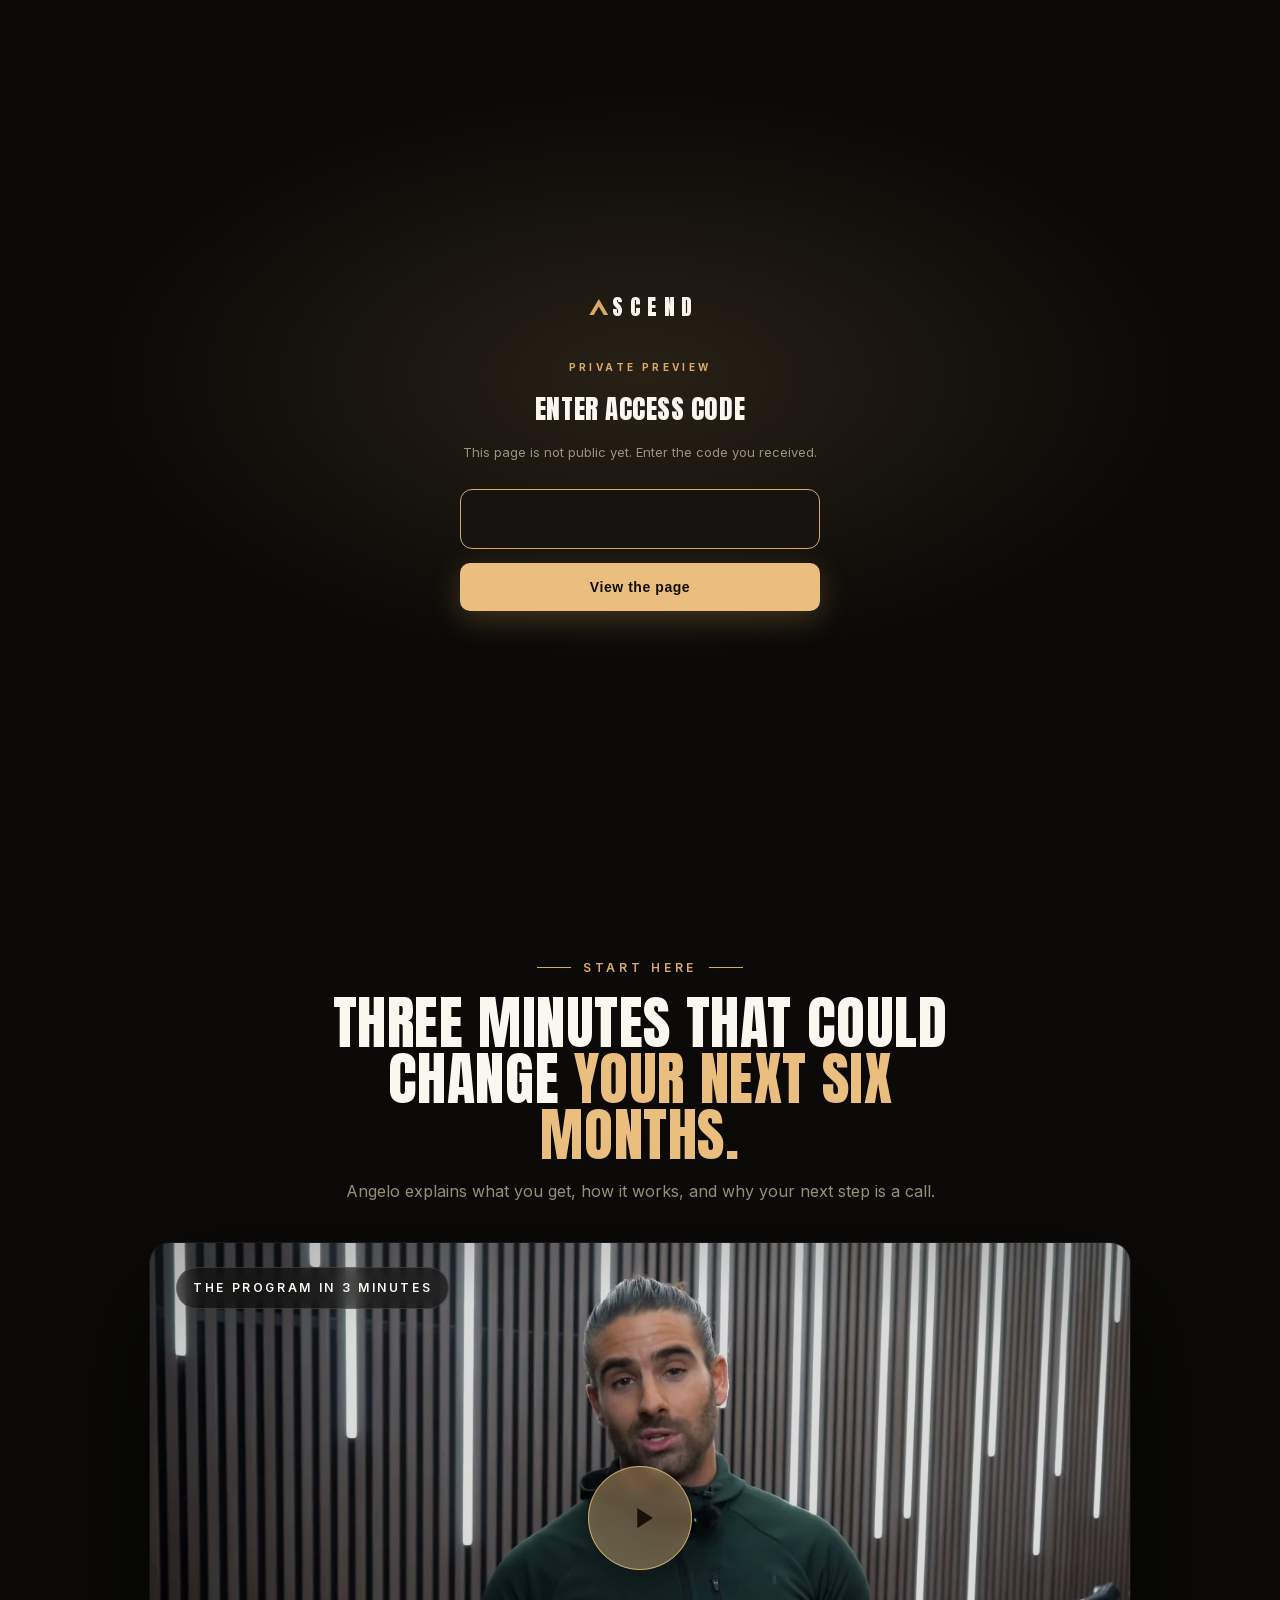
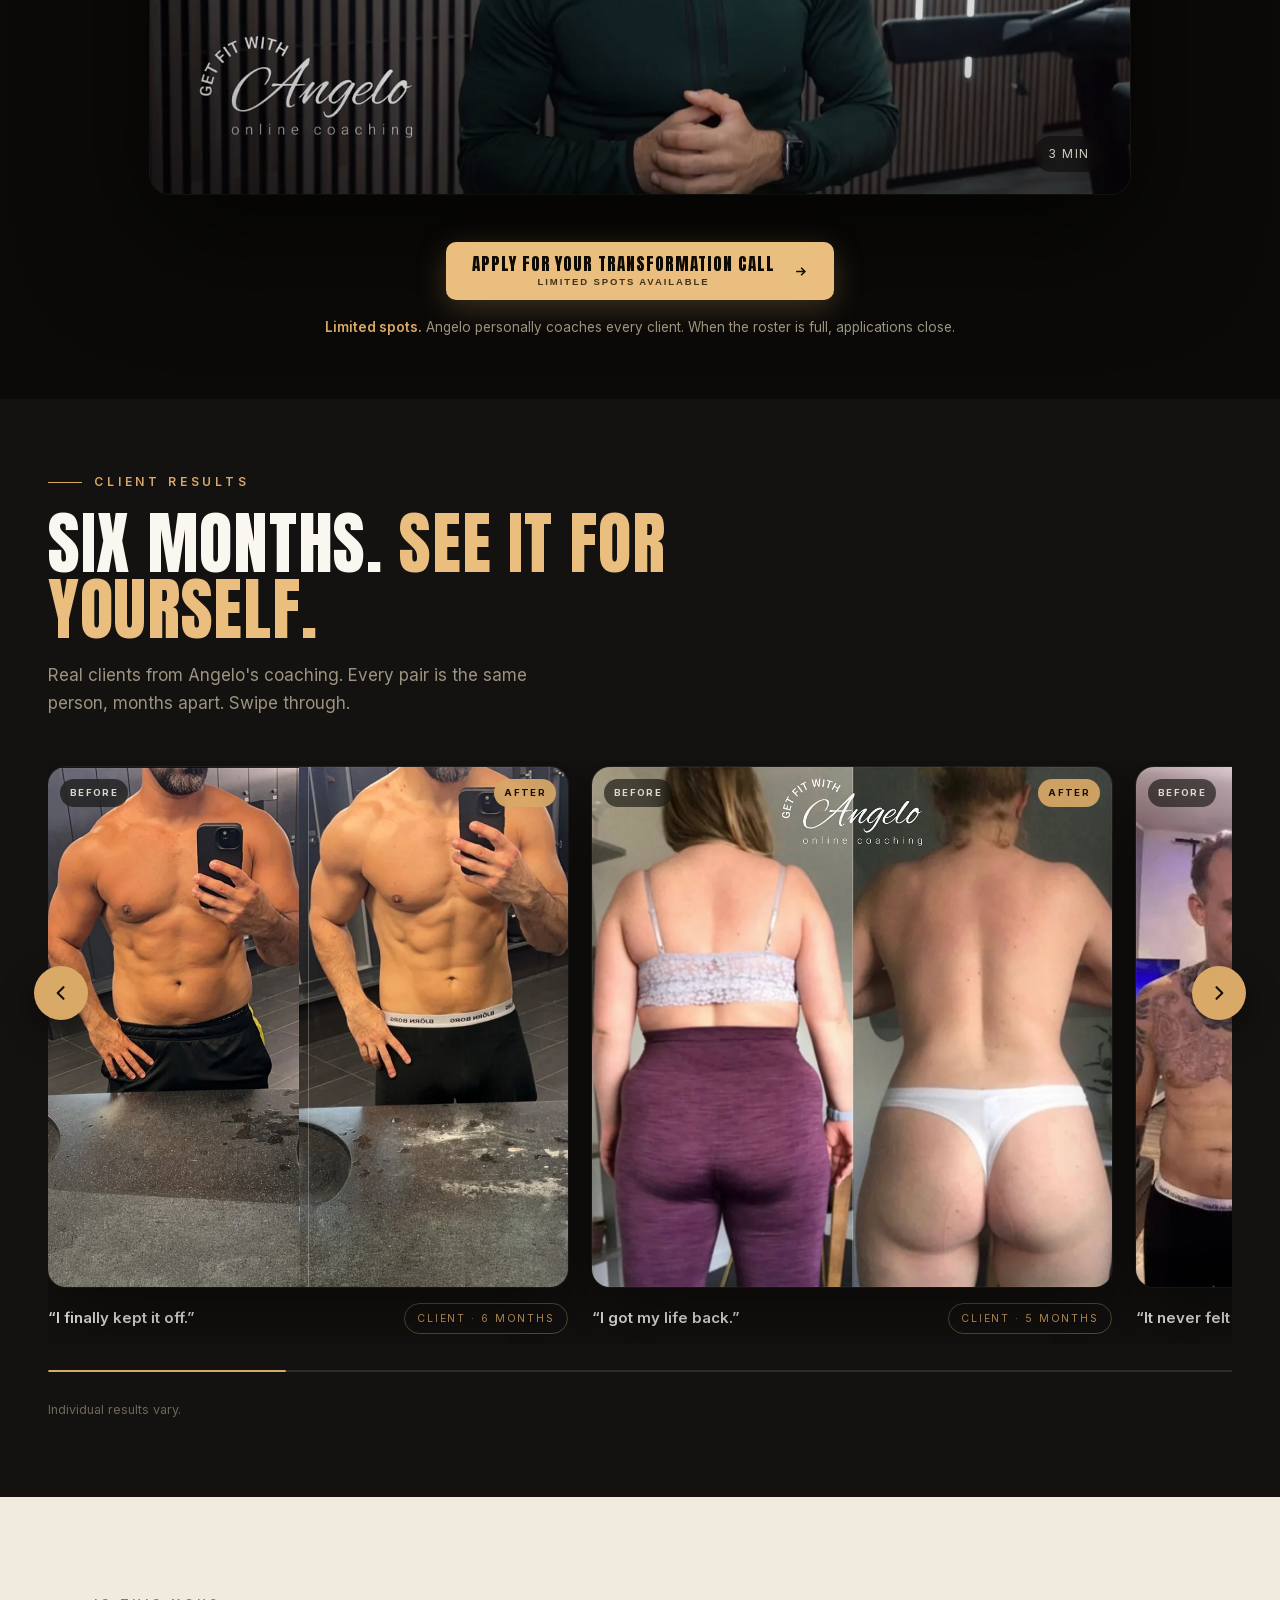
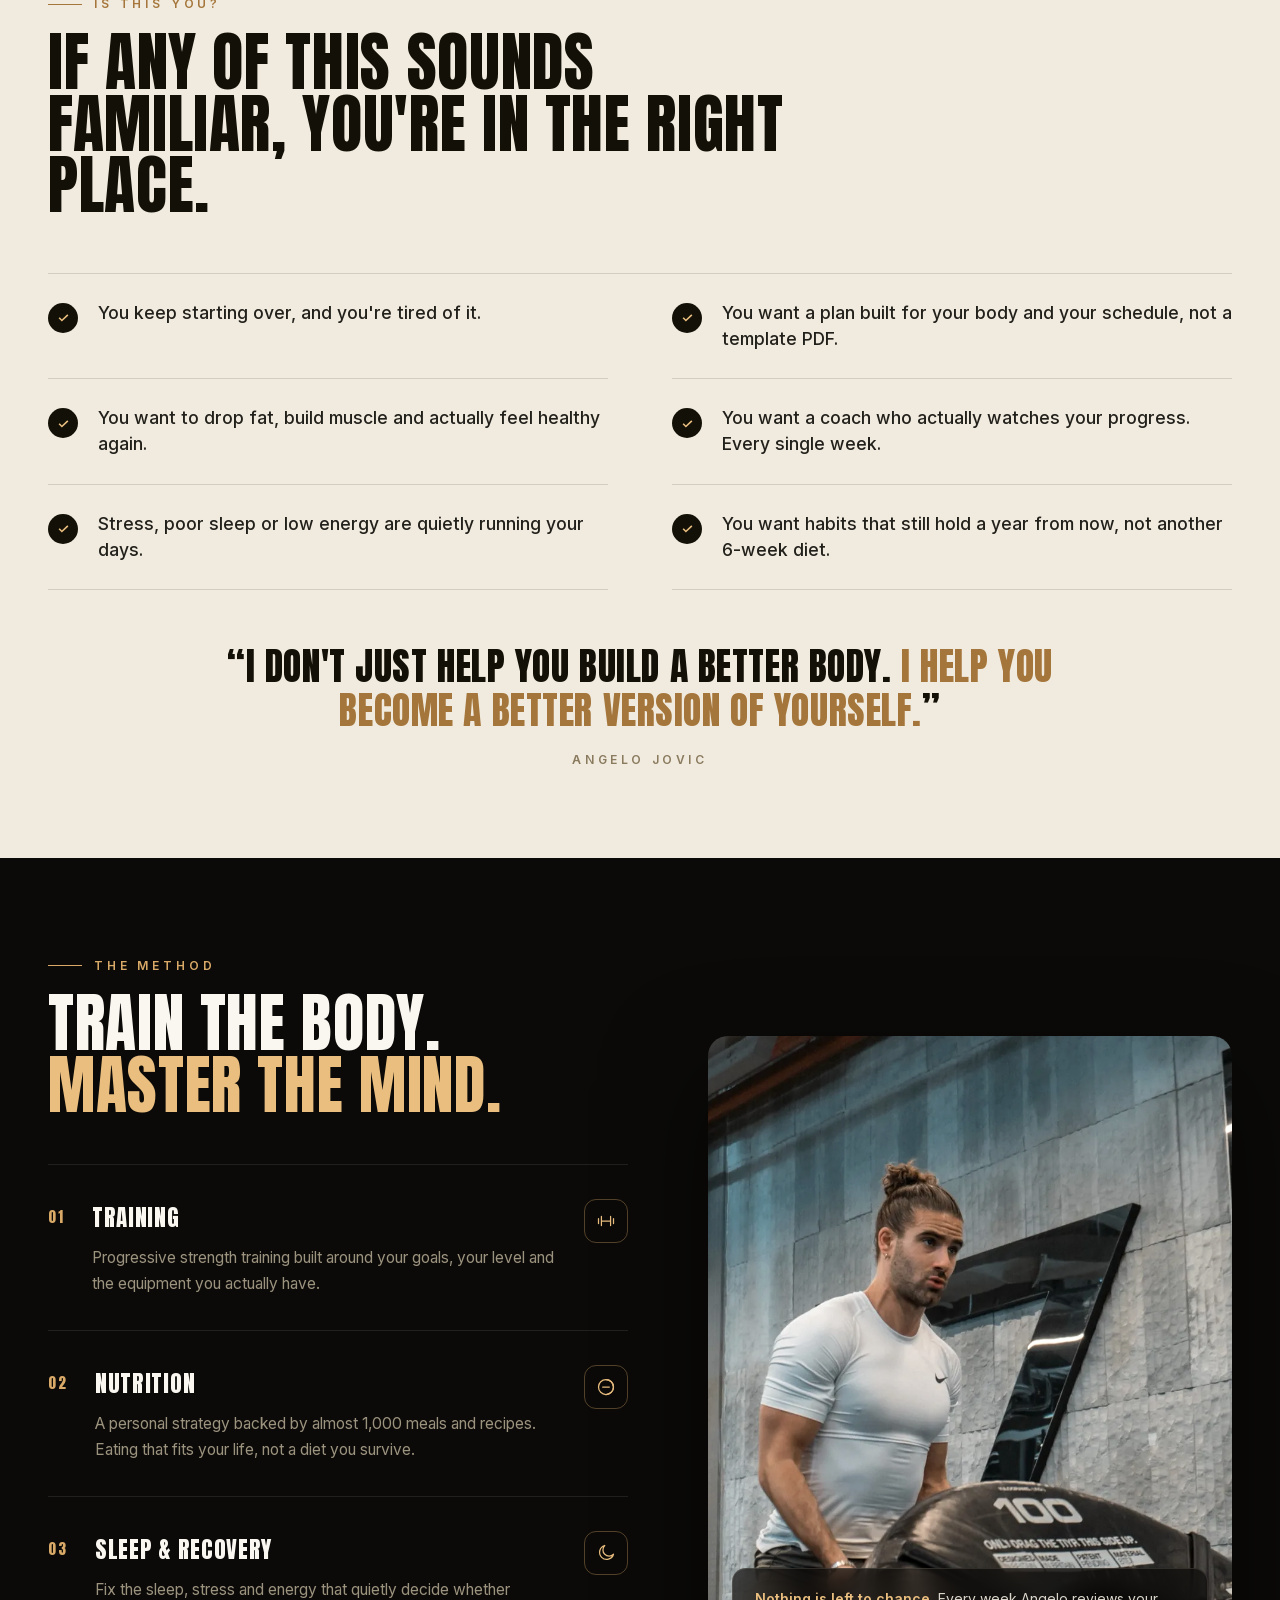
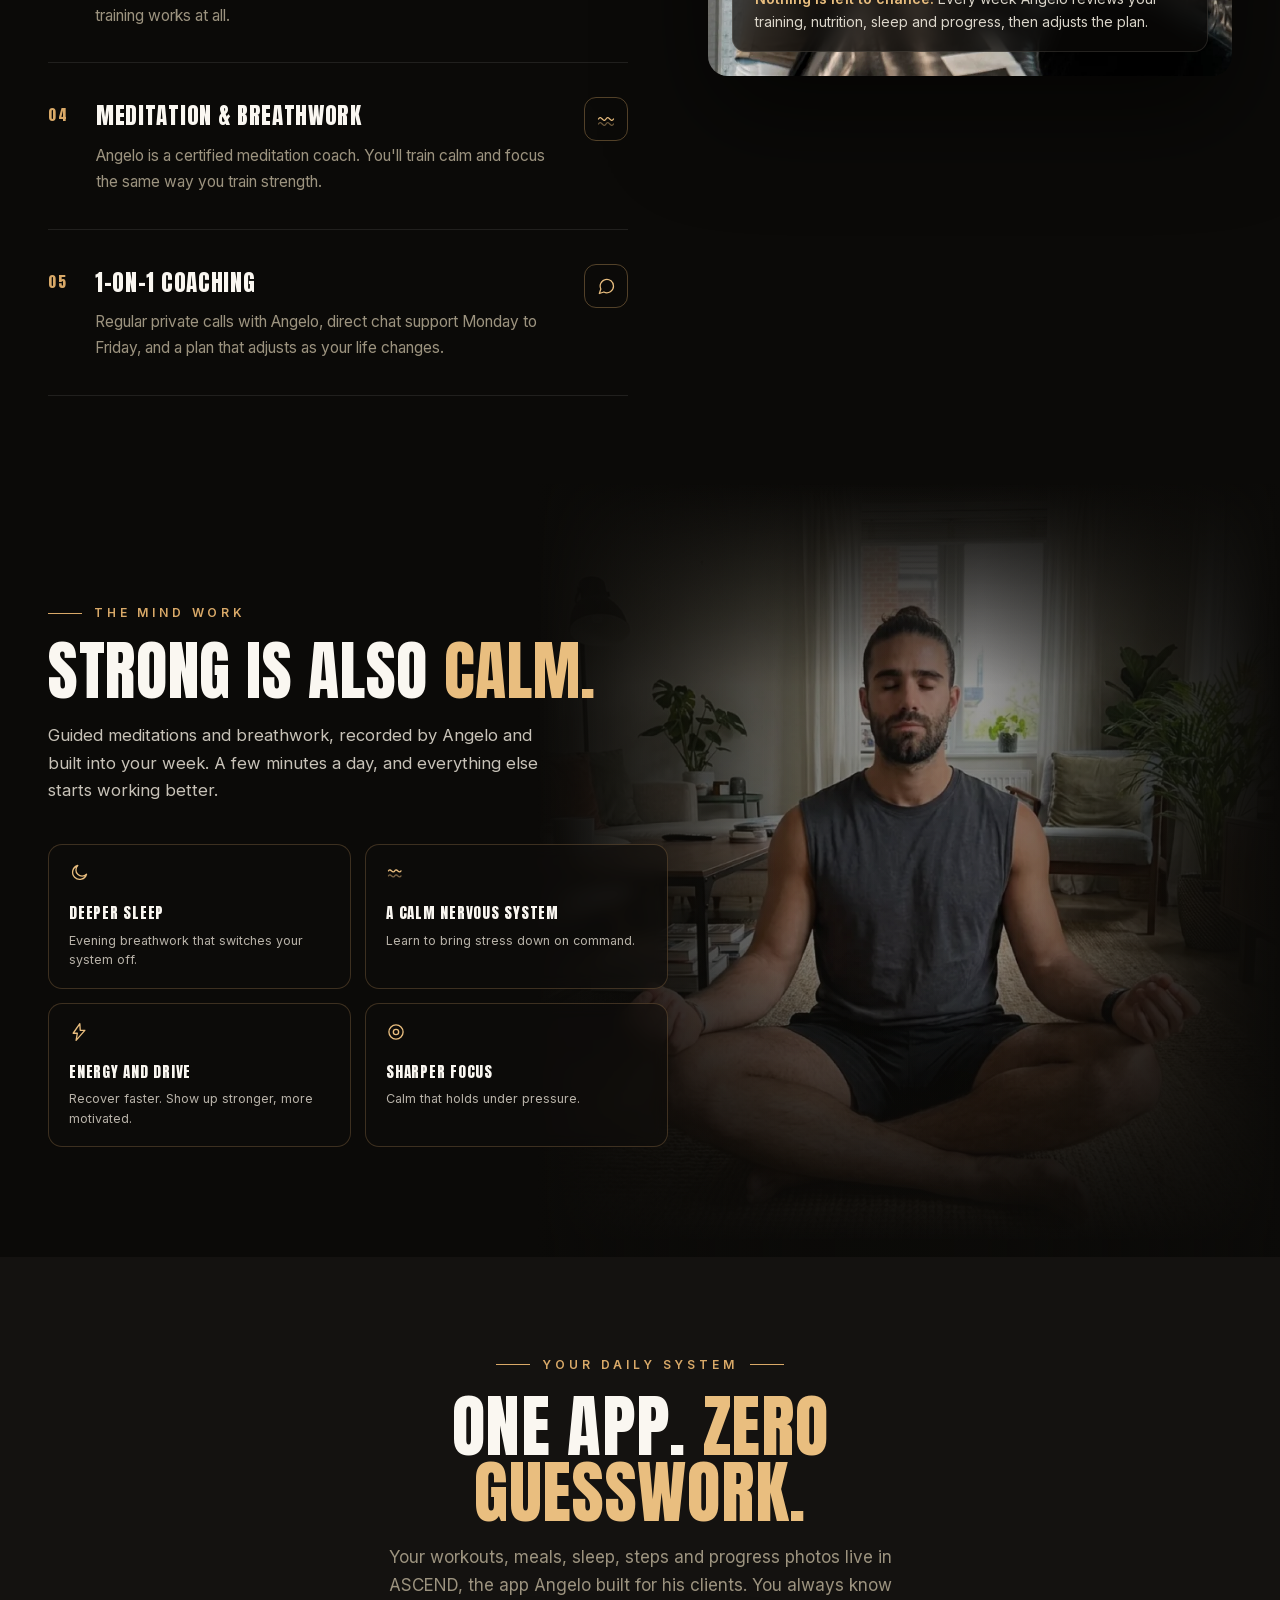
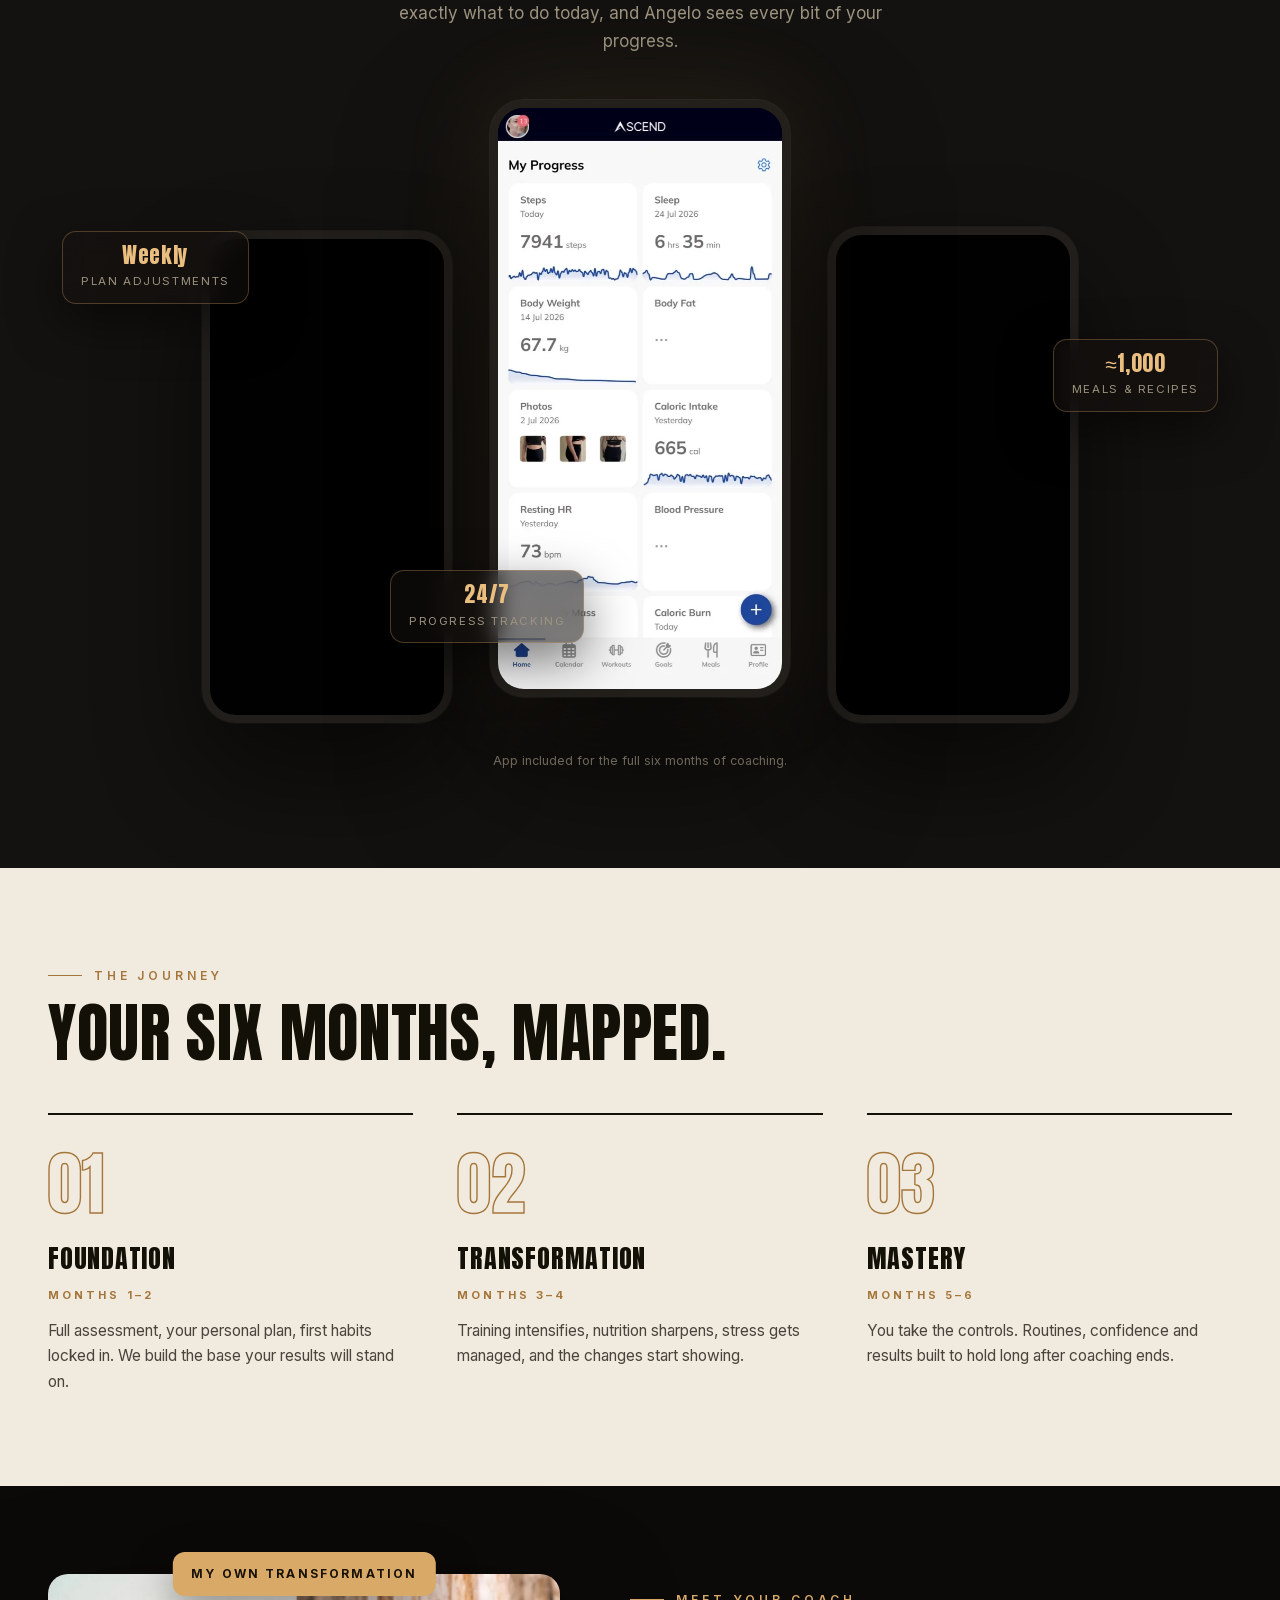
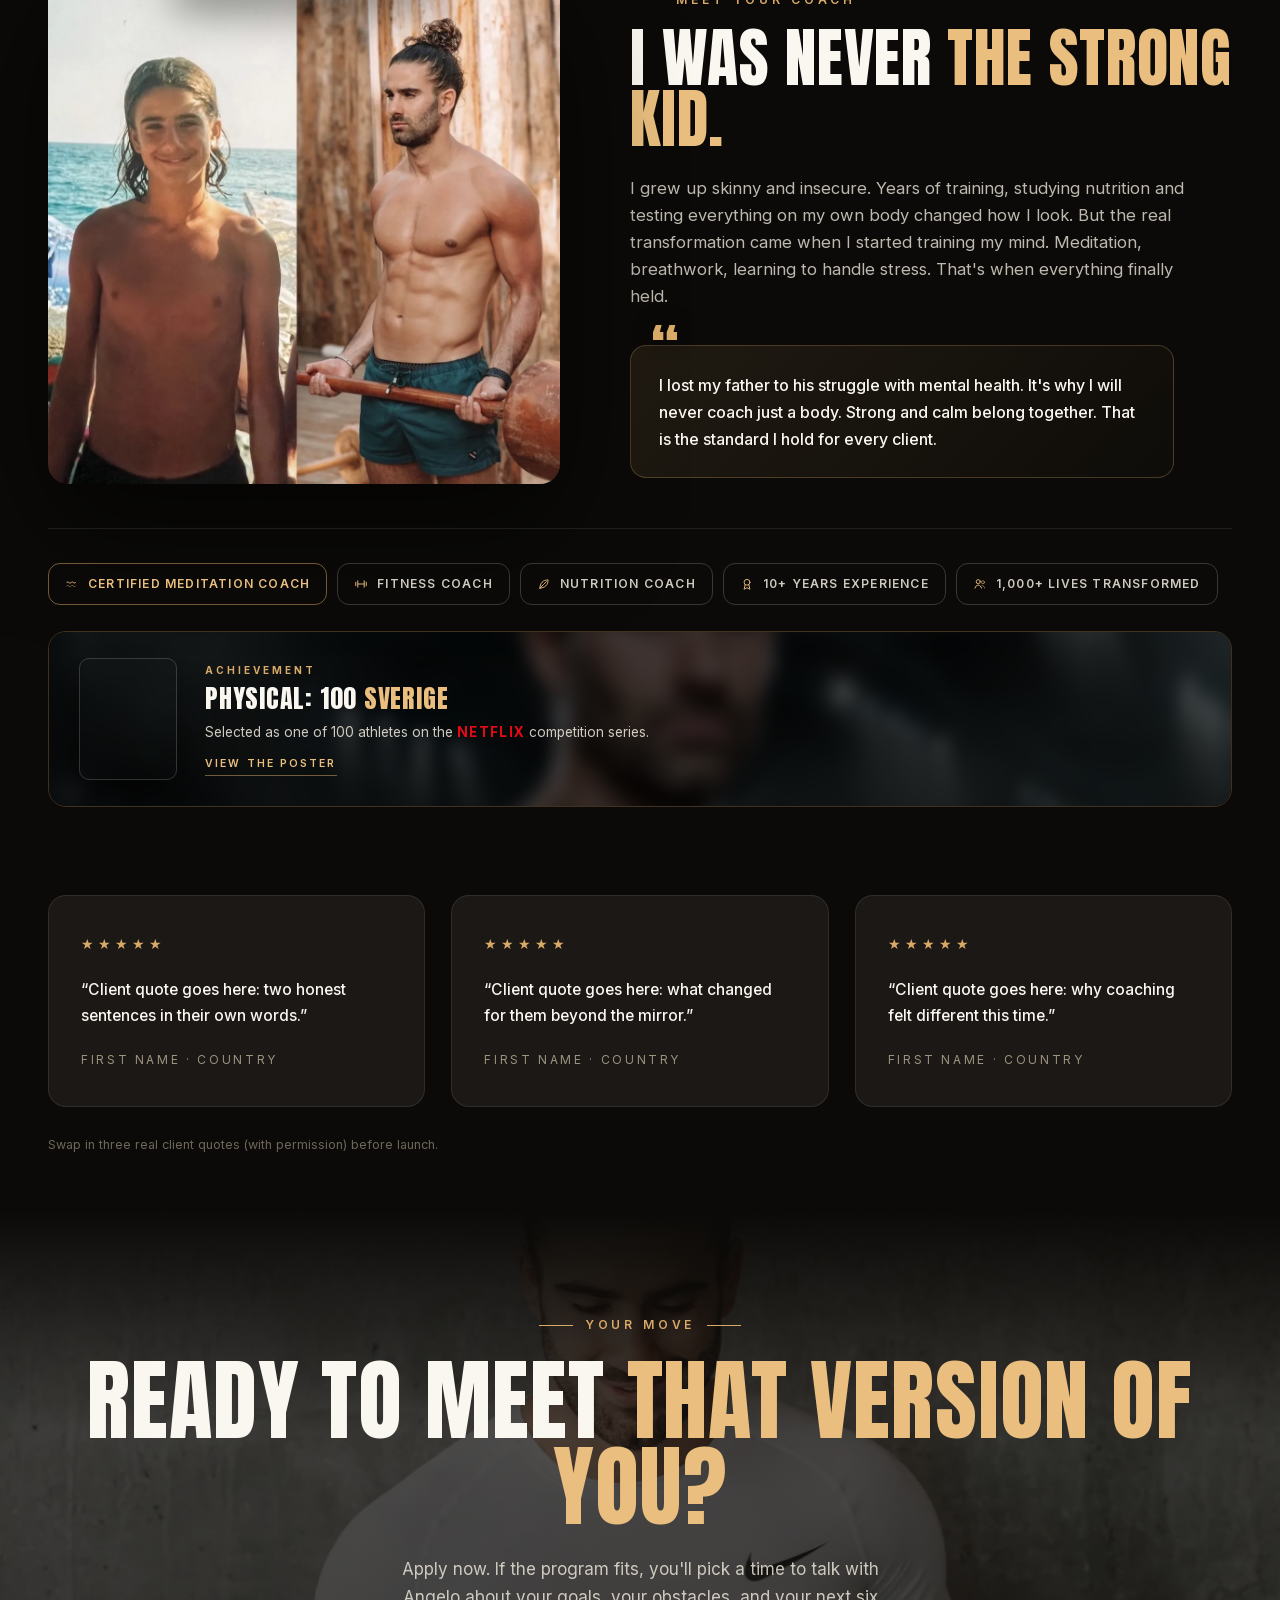
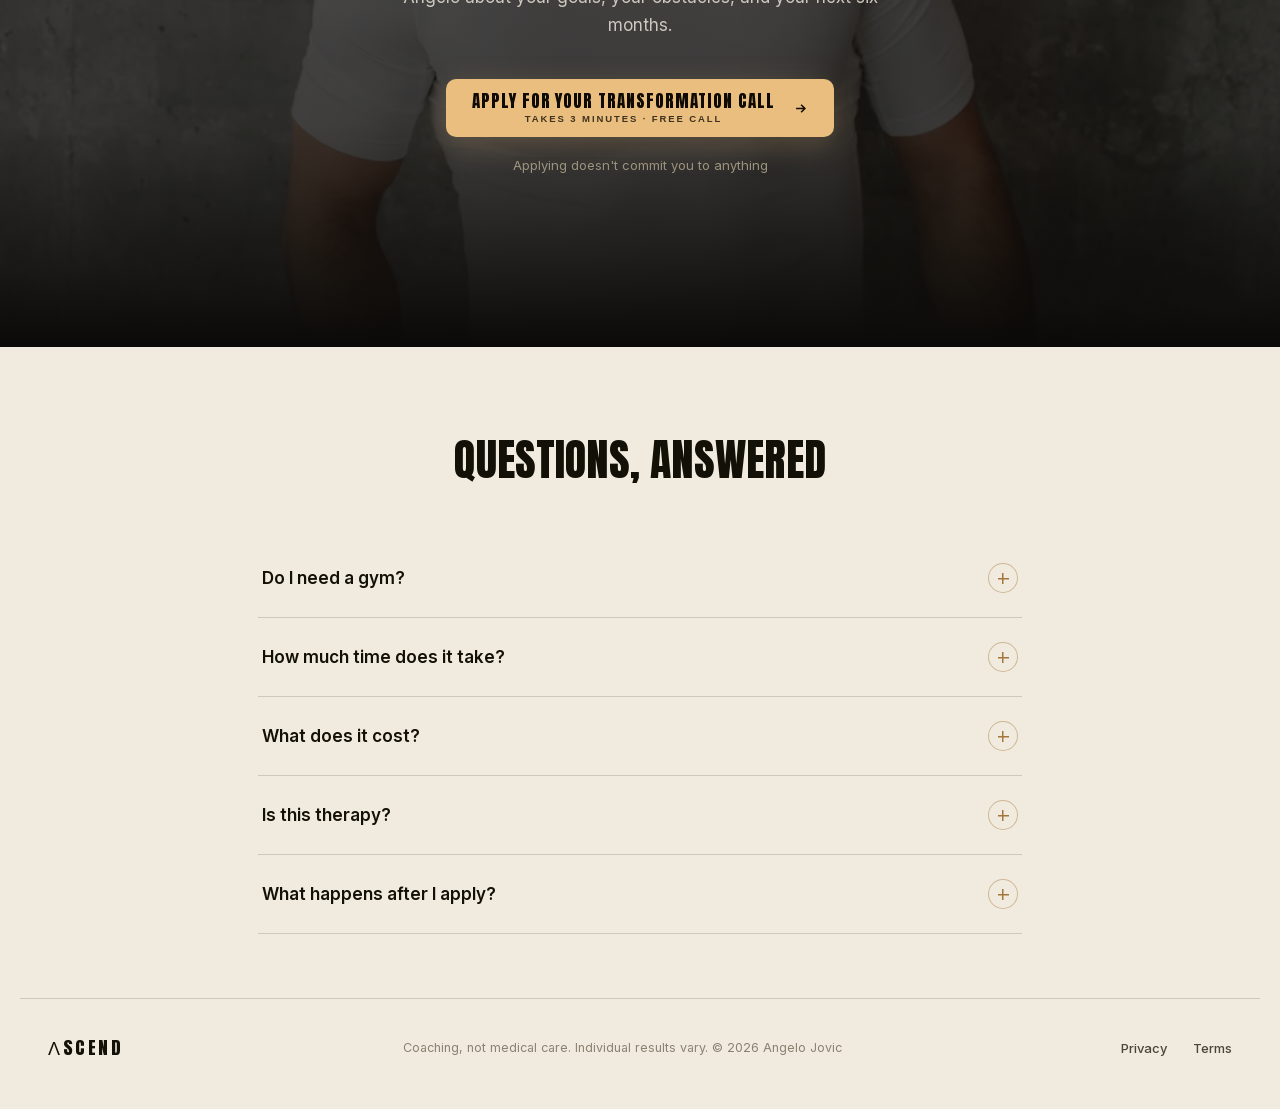
==== index.html @ 253d35a2 "non-blocking fonts - kills intermittent dark first paint" ====
<!DOCTYPE html>
<html lang="en">
<head>
<meta charset="UTF-8">
<meta name="viewport" content="width=device-width, initial-scale=1.0">
<title>Angelo Jovic · 6-Month Body & Mind Transformation</title>
<meta name="description" content="Private 1-on-1 coaching with Angelo Jovic. Training, nutrition, sleep and mind work in one six-month program. As seen on Physical: 100.">
<meta property="og:type" content="website">
<meta property="og:title" content="Angelo Jovic · 6-Month Body & Mind Transformation">
<meta property="og:description" content="Private 1-on-1 coaching with Angelo Jovic. Training, nutrition, sleep and mind work in one six-month program. As seen on Physical: 100.">
<meta property="og:image" content="https://saulense.github.io/getfitwithangelo-preview/og.jpg">
<meta name="twitter:card" content="summary_large_image">
<meta name="twitter:title" content="Angelo Jovic · 6-Month Body & Mind Transformation">
<meta name="twitter:description" content="Private 1-on-1 coaching with Angelo Jovic. Training, nutrition, sleep and mind work in one six-month program.">
<meta name="twitter:image" content="https://saulense.github.io/getfitwithangelo-preview/og.jpg">
<noscript><link href="https://fonts.googleapis.com/css2?family=Anton&family=Inter:wght@400;500;600;700&display=swap" rel="stylesheet"></noscript>
<style>
@font-face{font-family:'Anton';font-style:normal;font-weight:400;font-display:swap;src:url([data-uri]) format('woff2')}
@font-face{font-family:'Inter';font-style:normal;font-weight:400;font-display:swap;src:url([data-uri]) format('woff2')}
@font-face{font-family:'Inter';font-style:normal;font-weight:500;font-display:swap;src:url([data-uri]) format('woff2')}
@font-face{font-family:'Inter';font-style:normal;font-weight:600;font-display:swap;src:url([data-uri]) format('woff2')}
@font-face{font-family:'Inter';font-style:normal;font-weight:700;font-display:swap;src:url([data-uri]) format('woff2')}

  /* Every asset img carries width/height attributes (stops layout shift).
     Any CSS that sets width without height would otherwise keep the fixed
     attribute height and STRETCH the picture - this restores natural ratio.
     Rules that really want a fixed height (.rcard.shot img, .vposter) have
     higher specificity and still win. */
  img[height]{height:auto}
  :root{
    --black:#0B0A08;
    --coal:#141210;
    --coal2:#1B1815;
    --bone:#F1EBDF;
    --paper:#FAF7F1;
    --gold:#D9A968;
    --gold-hi:#E9BE7F;
    --mut:#9C937F;
    --mut-dark:#6E675A;
    --line:rgba(255,255,255,.09);
    --max:1240px;
  }
  *{margin:0;padding:0;box-sizing:border-box}
  html{scroll-behavior:smooth}
  body{
    background:var(--black);
    color:var(--bone);
    font-family:'Inter',sans-serif;
    font-size:17px;
    line-height:1.65;
    -webkit-font-smoothing:antialiased;
    overflow-x:hidden;
  }
  ::selection{background:var(--gold);color:var(--black)}
  img{max-width:100%;display:block}
  a{color:inherit;text-decoration:none}

  .disp{font-family:'Anton',sans-serif;font-weight:400;text-transform:uppercase;line-height:.96;letter-spacing:.01em}
  .disp em{font-style:normal;color:var(--gold-hi)}
  .eyebrow{
    display:inline-flex;align-items:center;gap:12px;
    font-size:12px;font-weight:600;letter-spacing:.32em;text-transform:uppercase;color:var(--gold);
  }
  .eyebrow::before{content:"";width:34px;height:1px;background:var(--gold)}
  .wrap{max-width:var(--max);margin:0 auto;padding:0 28px}
  section{position:relative}

  /* ---------- reveal ---------- */
  /* scroll-reveal animations removed: on slow phones sections stayed
     invisible until the observer fired - it read as broken/laggy */
  .rv{opacity:1;transform:none;transition:none}
  .shotmode .rv{opacity:1 !important;transform:none !important;transition:none !important}
  @media (prefers-reduced-motion: reduce){.rv{opacity:1;transform:none;transition:none}}

  /* ---------- top bar ---------- */
  .bar{
    position:fixed;inset:0 0 auto 0;z-index:50;
    display:flex;align-items:center;justify-content:flex-end;
    padding:18px 34px;
    transition:background .35s ease, padding .35s ease, border-color .35s ease;
    border-bottom:1px solid transparent;
  }
  .bar.on{background:rgba(11,10,8,.82);backdrop-filter:blur(14px);padding:12px 34px;border-color:var(--line)}
  .mark{position:absolute;left:50%;transform:translateX(-50%);display:flex;align-items:center;gap:3px;line-height:1}
  .mark .amark{height:16px;width:auto;fill:var(--gold)}
  .mark span{font-family:'Anton',sans-serif;font-size:19px;letter-spacing:.3em;color:var(--paper);margin-right:-.3em}
  .btn{
    display:inline-flex;align-items:center;gap:12px;
    background:var(--gold-hi);color:#120D03;
    font-weight:700;font-size:14px;letter-spacing:.04em;
    padding:16px 30px;border-radius:10px;border:0;cursor:pointer;
    transition:transform .25s ease, background .25s ease, box-shadow .25s ease;
    box-shadow:0 8px 30px rgba(217,169,104,.25);
  }
  .btn:hover{transform:translateY(-2px);background:#F4D096}
  .btn svg{width:15px;height:15px}
  .btn.small{padding:12px 22px;font-size:13px;box-shadow:none}
  .btn.ghost{background:transparent;color:var(--bone);border:1px solid rgba(241,235,223,.28);box-shadow:none}
  .btn.ghost:hover{border-color:var(--gold);color:var(--gold-hi);background:transparent}
  .btn.cta2{padding:13px 26px;text-align:center;gap:18px}
  .btn.cta2 .c2t{display:flex;flex-direction:column;gap:3px;align-items:center}
  .btn.cta2 .c2t b{font-family:'Anton',sans-serif;font-weight:400;font-size:17px;letter-spacing:.055em;text-transform:uppercase;line-height:1.08;color:#0F0A02}
  .btn.cta2 .c2t small{font-size:9.5px;font-weight:700;letter-spacing:.2em;text-transform:uppercase;color:rgba(15,10,2,.78)}

  /* ---------- hero (centered cutout, text behind subject) ---------- */
  .hero{position:relative;isolation:isolate;overflow:hidden;background:
    radial-gradient(52% 40% at 50% 60%,rgba(217,169,104,.17),transparent 72%),
    radial-gradient(90% 55% at 50% 108%,rgba(217,169,104,.10),transparent 62%),
    var(--black)}
  .hero-stage{position:relative;height:100svh;min-height:700px}
  .hero-eyebrow{position:absolute;top:104px;left:0;right:0;text-align:center;z-index:6}
  .hero-eyebrow .eyebrow::after{content:"";width:34px;height:1px;background:var(--gold)}
  .hero-h1{position:absolute;top:max(148px,16%);left:0;right:0;text-align:center;z-index:1;pointer-events:none}
  .hero-h1 .disp{font-size:clamp(44px,8.4vw,118px);color:var(--paper);letter-spacing:.015em;line-height:.98}
  .hero-h1 .l2{color:transparent;-webkit-text-stroke:1.6px rgba(233,190,127,.9)}
  .hero-h1.front{z-index:3;opacity:.32}
  .hero-h1.front .disp{color:transparent}
  .angelo{position:absolute;left:50%;bottom:0;transform:translateX(-50%);height:66%;z-index:2}
  .angelo img{height:100%;width:auto}
  .hero-fade{position:absolute;left:0;right:0;bottom:0;height:210px;z-index:3;
    background:linear-gradient(180deg,transparent,rgba(11,10,8,.85) 68%,var(--black))}
  .hero .chip{z-index:4}
  .hero .chip b{font-size:17px}
  .hero .chip span{font-size:10.5px}
  .chip.h1c{left:max(4%,calc(50% - 570px));top:50%;animation:bob 7s ease-in-out infinite}
  .chip.h2c{right:max(4%,calc(50% - 570px));top:48%;animation:bob 8s ease-in-out infinite -1.2s}
  .chip.h3c{left:max(7%,calc(50% - 465px));top:62%;animation:bob 6.5s ease-in-out infinite -.6s}
  .chip.h4c{right:max(7%,calc(50% - 480px));top:60%;animation:bob 7.5s ease-in-out infinite -2s}
  @keyframes bob{0%,100%{transform:translateY(0)}50%{transform:translateY(-12px)}}
  @media (prefers-reduced-motion:reduce){.chip{animation:none !important}}
  .hero-cta{position:absolute;left:0;right:0;bottom:46px;z-index:6;text-align:center}
  .hero-cta .cta-row{display:flex;justify-content:center;gap:16px;flex-wrap:wrap}
  .hero-cta .note{font-size:13px;color:var(--mut);margin-top:14px;letter-spacing:.02em}

  /* ---------- video-first variant (open with ?video or /video/ in the URL) ---------- */
  .proof-row{display:none}
  body.video-first .angelo,
  body.video-first .hero-fade,
  body.video-first .hero .chip,
  body.video-first .hero-h1.front,
  body.video-first .hero-cta{display:none}
  body.video-first .hero-stage{height:auto;min-height:0;padding:126px 0 0;text-align:center}
  body.video-first .hero-eyebrow{position:static}
  body.video-first .hero-h1{position:static;margin-top:22px;pointer-events:auto}
  body.video-first .hero-h1 .disp{font-size:clamp(38px,6.2vw,88px)}
  body.video-first .vsl{padding-top:30px}
  body.video-first .vsl-head{margin-bottom:24px}
  body.video-first .vsl-head h2{display:none}
  body.video-first .proof-row{
    display:grid;grid-template-columns:repeat(4,minmax(0,1fr));gap:14px;
    max-width:980px;margin:44px auto 0;position:relative;z-index:1;
  }
  body.video-first .proof-row>div{
    text-align:center;padding:16px 10px;border:1px solid rgba(217,169,104,.3);
    border-radius:14px;background:rgba(20,18,16,.55);
  }
  body.video-first .proof-row b{font-family:'Anton',sans-serif;font-weight:400;font-size:17px;color:var(--gold-hi);letter-spacing:.03em;display:block;line-height:1.1}
  body.video-first .proof-row span{font-size:10px;letter-spacing:.12em;text-transform:uppercase;color:var(--mut);display:block;margin-top:5px}
  @media (max-width:760px){
    body.video-first .proof-row{grid-template-columns:1fr 1fr;gap:10px;margin-top:30px}
    body.video-first .hero-stage{padding-top:104px}
    body.video-first .hero-h1 .disp{font-size:11vw}
  }

  /* ---------- VSL ---------- */
  .vsl{padding:48px 0 60px;background:var(--black);position:relative;overflow:hidden}
  .vsl-head{text-align:center;max-width:660px;margin:0 auto 38px;position:relative;z-index:1}
  .vsl-head .eyebrow{justify-content:center}
  .vsl-head .eyebrow::after{content:"";width:34px;height:1px;background:var(--gold)}
  .vsl-head h2{font-size:clamp(34px,4.6vw,58px);color:var(--paper);margin-top:18px}
  .vsl-head p{color:var(--mut);margin-top:16px;font-size:16px}
  .player{
    position:relative;z-index:1;max-width:980px;margin:0 auto;aspect-ratio:16/9;border-radius:20px;overflow:hidden;
    box-shadow:0 40px 120px rgba(0,0,0,.65), 0 0 0 1px rgba(241,235,223,.08);
    cursor:pointer;isolation:isolate;
  }
  .player img{width:100%;height:100%;object-fit:cover;object-position:50% 55%;filter:saturate(.9) contrast(1.02) brightness(.86)}
  .player::after{content:"";position:absolute;inset:0;background:radial-gradient(120% 90% at 50% 45%,rgba(11,10,8,0) 40%,rgba(11,10,8,.55) 100%)}
  .play{
    position:absolute;inset:0;margin:auto;width:104px;height:104px;border-radius:50%;z-index:2;
    background:rgba(233,190,127,.38);backdrop-filter:blur(7px);border:1px solid rgba(233,190,127,.7);
    display:flex;align-items:center;justify-content:center;
    transition:transform .3s ease, background .3s ease;box-shadow:0 10px 50px rgba(0,0,0,.4);
  }
  .player:hover .play{background:rgba(233,190,127,.6)}
  .player:hover .play{transform:scale(1.07)}
  .play svg{width:34px;height:34px;margin-left:5px;fill:#171106}
  .play-pulse{position:absolute;inset:0;margin:auto;width:104px;height:104px;border-radius:50%;border:1px solid rgba(233,190,127,.5);animation:pulse 2.6s infinite;z-index:1}
  /* click feedback: spinner while the player loads */
  .player.is-loading{cursor:progress}
  .player.is-loading .play svg{display:none}
  .player.is-loading .play::after{content:"";width:34px;height:34px;border-radius:50%;
    border:3px solid rgba(15,10,2,.28);border-top-color:#0F0A02;animation:spin .8s linear infinite}
  .player.is-loading .play-pulse,.player.is-loading .tag,.player.is-loading .dur{opacity:0;transition:opacity .25s ease}
  @keyframes spin{to{transform:rotate(360deg)}}
  .player.is-ready .play,.player.is-ready .play-pulse,
  .player.is-ready .tag,.player.is-ready .dur{opacity:0;visibility:hidden;transition:opacity .4s ease}
  .player.is-ready::after{opacity:0;transition:opacity .4s ease}
  @keyframes pulse{0%{transform:scale(1);opacity:1}100%{transform:scale(1.9);opacity:0}}
  @media (prefers-reduced-motion: reduce){.play-pulse{animation:none}}
  .player .tag{position:absolute;left:26px;top:24px;z-index:2;font-size:12px;letter-spacing:.22em;text-transform:uppercase;font-weight:600;color:var(--paper);background:rgba(11,10,8,.55);backdrop-filter:blur(8px);padding:10px 16px;border-radius:999px;border:1px solid rgba(241,235,223,.14)}
  .player .dur{position:absolute;right:26px;bottom:22px;z-index:2;font-size:12px;letter-spacing:.14em;color:rgba(241,235,223,.85);background:rgba(11,10,8,.55);backdrop-filter:blur(8px);padding:8px 14px;border-radius:999px}
  /* direct Vimeo embed: no custom thumbnail, Vimeo draws its own poster + play button */
  .player.embed{cursor:default}
  .player.embed::after{display:none}          /* the vignette would sit over the player and block clicks */
  .player.embed iframe{position:absolute;inset:0;width:100%;height:100%;border:0;z-index:2;border-radius:inherit}

  .vsl-cta{position:relative;z-index:1;text-align:center;margin-top:48px}
  .vsl-cta .note{font-size:13.5px;color:var(--mut);margin-top:16px}
  .vsl-cta .note b{color:var(--gold);font-weight:600}

  /* ---------- results carousel ---------- */
  .results{background:var(--coal);padding:64px 0 76px;overflow:hidden}
  .sec-head{max-width:720px;margin-bottom:44px;position:relative;z-index:1}
  .sec-head h2{font-size:clamp(38px,5.4vw,72px);color:var(--paper);margin-top:18px}
  .sec-head p{color:var(--mut);margin-top:18px;max-width:540px}
  .car-wrap{position:relative;z-index:1}
  .car{
    display:flex;gap:24px;overflow-x:auto;scroll-snap-type:x mandatory;
    scrollbar-width:none;-ms-overflow-style:none;padding:6px 4px 10px;cursor:grab;
  }
  .car::-webkit-scrollbar{display:none}
  .tcard{flex:0 0 min(520px,86%);scroll-snap-align:start;margin:0}
  .timg{
    position:relative;border-radius:18px;overflow:hidden;background:#0e0d0b;
    box-shadow:0 30px 80px rgba(0,0,0,.5), 0 0 0 1px rgba(241,235,223,.07);
  }
  /* all cards share the same 1:1 ratio (the source crops are square, so
     nothing gets cut) - identical geometry on desktop, tablet and phone */
  .timg{aspect-ratio:1/1}
  .timg img{width:100%;height:100%;object-fit:cover;display:block;user-select:none;-webkit-user-drag:none}
  .tcard{align-self:flex-start}
  .timg::after{content:"";position:absolute;top:0;bottom:0;left:50%;width:1px;background:rgba(241,235,223,.28)}
  .tcard .lb{position:absolute;top:12px;z-index:2;font-size:9.5px;font-weight:700;letter-spacing:.14em;text-transform:uppercase;padding:6px 10px;border-radius:999px;backdrop-filter:blur(6px)}
  .tcard .lb.b{left:12px;background:rgba(11,10,8,.6);color:rgba(241,235,223,.9)}
  .tcard .lb.a{right:12px;background:rgba(217,169,104,.92);color:#171106}
  .tcard figcaption{margin-top:16px;display:flex;align-items:center;justify-content:space-between;gap:14px}
  .tcard .who{font-size:15px;font-weight:600;color:var(--paper)}
  .tcard .time{font-size:10.5px;letter-spacing:.18em;text-transform:uppercase;color:var(--gold);border:1px solid rgba(217,169,104,.4);padding:6px 12px;border-radius:999px;white-space:nowrap}
  .car-btn{
    position:absolute;top:38%;transform:translateY(-50%);width:54px;height:54px;border-radius:50%;
    background:var(--gold);border:0;cursor:pointer;z-index:3;display:flex;align-items:center;justify-content:center;
    box-shadow:0 12px 34px rgba(0,0,0,.45);transition:background .25s ease, transform .25s ease;
  }
  .car-btn:hover{background:var(--gold-hi);transform:translateY(-50%) scale(1.06)}
  .car-btn svg{width:20px;height:20px;stroke:#171106;stroke-width:2.5;fill:none;stroke-linecap:round;stroke-linejoin:round}
  .car-btn.prev{left:-14px}
  .car-btn.next{right:-14px}
  .car-bar{height:2px;background:rgba(241,235,223,.12);border-radius:2px;margin-top:26px;overflow:hidden}
  .car-bar i{display:block;height:100%;width:20%;background:var(--gold);border-radius:2px;transition:width .25s ease}
  .results .fine{margin-top:28px;font-size:12.5px;color:var(--mut-dark);position:relative;z-index:1}

  /* ---------- recognition (light) ---------- */
  .fit{background:var(--bone);color:#191611;padding:88px 0}
  .fit .eyebrow{color:#A5763B}
  .fit .eyebrow::before{background:#A5763B}
  .fit h2{font-size:clamp(38px,5vw,66px);color:#131007;margin-top:18px;max-width:12em}
  .fit-grid{display:grid;grid-template-columns:1fr 1fr;gap:0 64px;margin-top:56px;border-top:1px solid rgba(25,22,17,.14)}
  .check{display:flex;gap:20px;padding:26px 0;border-bottom:1px solid rgba(25,22,17,.14);align-items:flex-start}
  .check .ic{flex:0 0 auto;width:30px;height:30px;border-radius:50%;background:#131007;display:flex;align-items:center;justify-content:center;margin-top:3px}
  .check .ic svg{width:13px;height:13px;stroke:var(--gold-hi);stroke-width:3;fill:none}
  .check p{font-size:17.5px;font-weight:500;color:#22201B;line-height:1.5}
  .fit .quote{margin-top:54px;text-align:center}
  .fit .quote p{font-family:'Anton',sans-serif;font-weight:400;text-transform:uppercase;font-size:clamp(24px,3.2vw,38px);line-height:1.16;letter-spacing:.015em;color:#131007;max-width:24em;margin:0 auto}
  .fit .quote p b{color:#A5763B;font-weight:400}
  .fit .quote span{display:block;margin-top:18px;font-size:12px;letter-spacing:.3em;text-transform:uppercase;color:#8A7A5E;font-weight:600}

  /* ---------- method ---------- */
  .method{background:var(--black);padding:88px 0;overflow:hidden}
  .method-grid{display:grid;grid-template-columns:1.05fr .95fr;gap:80px;align-items:start}
  .pillar{display:flex;gap:28px;padding:34px 0;border-bottom:1px solid var(--line);align-items:flex-start}
  .pillar:first-of-type{border-top:1px solid var(--line);margin-top:48px}
  .pillar .num{font-family:'Anton',sans-serif;font-size:15px;color:var(--gold);letter-spacing:.1em;padding-top:6px}
  .pillar h3{font-family:'Anton',sans-serif;font-weight:400;text-transform:uppercase;font-size:23px;letter-spacing:.03em;color:var(--paper)}
  .pillar p{color:var(--mut);font-size:15.5px;margin-top:8px;max-width:30em}
  .pillar .pic{margin-left:auto;flex:0 0 auto;width:44px;height:44px;border-radius:12px;border:1px solid rgba(217,169,104,.35);display:flex;align-items:center;justify-content:center}
  .pillar .pic svg{width:20px;height:20px;stroke:var(--gold-hi);stroke-width:1.5;fill:none;stroke-linecap:round;stroke-linejoin:round}
  .method-img{position:sticky;top:90px;border-radius:20px;overflow:hidden;box-shadow:0 40px 100px rgba(0,0,0,.55)}
  .method-img img{width:100%;height:640px;object-fit:cover;filter:saturate(.9) contrast(1.03)}
  .method-img .cap{
    position:absolute;left:24px;right:24px;bottom:24px;z-index:2;background:rgba(11,10,8,.68);backdrop-filter:blur(12px);
    border:1px solid rgba(241,235,223,.12);border-radius:14px;padding:18px 22px;font-size:14px;color:rgba(241,235,223,.9);
  }
  .method-img .cap b{color:var(--gold-hi);font-weight:600}

  /* ---------- mind / meditation ---------- */
  .mind{position:relative;isolation:isolate;background:var(--black);padding:110px 0;overflow:hidden}
  .mind-bg{position:absolute;top:0;bottom:0;right:0;width:58%;z-index:0}
  .mind-bg img{width:100%;height:100%;object-fit:cover;object-position:50% 32%}
  .mind-bg::after{content:"";position:absolute;inset:0;background:
    linear-gradient(90deg,var(--black) 0%,rgba(11,10,8,.72) 13%,rgba(11,10,8,.36) 36%,rgba(11,10,8,.3) 60%,rgba(11,10,8,.72) 87%,var(--black) 100%),
    linear-gradient(180deg,var(--black) 0%,rgba(11,10,8,.18) 26%,rgba(11,10,8,.2) 60%,var(--black) 98%),
    radial-gradient(50% 56% at 52% 44%,rgba(11,10,8,0) 32%,rgba(11,10,8,.46) 100%)}
  .mind-ov{display:none}
  .mind-in{position:relative;z-index:2}
  .mind-in h2{font-size:clamp(38px,5vw,64px);color:var(--paper);margin-top:18px}
  .mind-lead{color:rgba(241,235,223,.82);margin-top:20px;max-width:30em;font-size:16.5px}
  .mind-points{display:grid;grid-template-columns:1fr 1fr;gap:14px;margin-top:40px;max-width:620px}
  .mind-points>div{border:1px solid rgba(217,169,104,.24);background:rgba(16,14,12,.55);backdrop-filter:blur(8px);border-radius:14px;padding:18px 20px}
  .mind-points svg{width:20px;height:20px;stroke:var(--gold-hi);stroke-width:1.6;fill:none;stroke-linecap:round;stroke-linejoin:round;margin-bottom:10px}
  .mind-points b{display:block;font-family:'Anton',sans-serif;font-weight:400;text-transform:uppercase;font-size:15px;letter-spacing:.05em;color:var(--paper)}
  .mind-points span{font-size:12.5px;color:rgba(241,235,223,.75);line-height:1.55;display:block;margin-top:5px}

  /* ---------- app ---------- */
  .app{background:var(--coal);padding:88px 0 96px;overflow:hidden}
  .app .sec-head{text-align:center;margin:0 auto 44px}
  .app .sec-head .eyebrow{justify-content:center}
  .app .sec-head .eyebrow::after{content:"";width:34px;height:1px;background:var(--gold)}
  .app .sec-head p{margin-left:auto;margin-right:auto}
  .phones{position:relative;z-index:1;display:flex;justify-content:center;align-items:flex-end;gap:38px}
  .phone{
    border-radius:34px;overflow:hidden;background:#000;
    border:8px solid #23201C;box-shadow:0 50px 110px rgba(0,0,0,.6), 0 0 0 1px rgba(241,235,223,.06);
    width:250px;flex:0 0 auto;
  }
  .phone img{width:100%}
  .phone.mid{width:300px;z-index:2;box-shadow:0 60px 140px rgba(0,0,0,.75), 0 0 90px rgba(217,169,104,.13), 0 0 0 1px rgba(241,235,223,.08)}
  .phone.side{opacity:.92;transform:translateY(26px)}
  .chip{
    position:absolute;z-index:3;background:rgba(20,18,16,.55);backdrop-filter:blur(12px);
    border:1px solid rgba(217,169,104,.3);border-radius:14px;padding:12px 18px;
    box-shadow:0 18px 50px rgba(0,0,0,.5);text-align:center;
  }
  .chip b{font-family:'Anton',sans-serif;font-weight:400;font-size:21px;color:var(--gold-hi);letter-spacing:.03em;display:block;line-height:1.1}
  .chip span{font-size:11.5px;letter-spacing:.14em;text-transform:uppercase;color:var(--mut);display:block;margin-top:5px}
  .chip.c1{left:max(14px,calc(50% - 625px));top:22%}
  .chip.c2{right:max(14px,calc(50% - 640px));top:40%}
  .chip.c3{left:calc(50% - 250px);bottom:9%}
  .app .fine{text-align:center;margin-top:54px;font-size:12.5px;color:var(--mut-dark);position:relative;z-index:1}

  /* ---------- journey ---------- */
  .journey{background:var(--bone);color:#191611;padding:88px 0 92px}
  .journey .eyebrow{color:#A5763B}
  .journey .eyebrow::before{background:#A5763B}
  .journey h2{font-size:clamp(38px,5vw,66px);color:#131007;margin-top:18px}
  .jgrid{display:grid;grid-template-columns:repeat(3,1fr);gap:44px;margin-top:48px;counter-reset:phase}
  .jcard{position:relative;padding-top:34px;border-top:2px solid #131007}
  .jcard .pnum{font-family:'Anton',sans-serif;font-size:70px;color:transparent;-webkit-text-stroke:1.4px #A5763B;line-height:1;display:block}
  .jcard h3{font-family:'Anton',sans-serif;font-weight:400;text-transform:uppercase;font-size:26px;color:#131007;margin-top:18px;letter-spacing:.03em}
  .jcard .mo{font-size:11px;letter-spacing:.28em;text-transform:uppercase;color:#A5763B;font-weight:700;display:block;margin-top:6px}
  .jcard p{font-size:15.5px;color:#4A443A;margin-top:14px}

  /* ---------- story ---------- */
  .story{background:var(--black);padding:88px 0;overflow:hidden}
  .story-grid{display:grid;grid-template-columns:.92fr 1.08fr;gap:70px;align-items:center;position:relative;z-index:1}
  .story-img{position:relative}
  .story-img img{border-radius:20px;box-shadow:0 40px 110px rgba(0,0,0,.6)}
  .story-img .then{
    position:absolute;left:50%;top:0;transform:translate(-50%,-50%);white-space:nowrap;
    background:var(--gold);color:#171106;border-radius:12px;
    padding:12px 18px;font-size:12px;font-weight:700;letter-spacing:.18em;text-transform:uppercase;box-shadow:0 16px 44px rgba(0,0,0,.45);
  }
  .story h2{font-size:clamp(38px,5vw,64px);color:var(--paper);margin-top:18px}
  .story p.body{color:rgba(241,235,223,.78);margin-top:24px;font-size:16.5px;max-width:34em}
  .story p.mission{
    margin-top:34px;padding:26px 28px 24px;position:relative;max-width:34em;
    background:linear-gradient(135deg,rgba(217,169,104,.10),rgba(217,169,104,.02));
    border:1px solid rgba(217,169,104,.26);border-radius:16px;
    font-size:16px;font-weight:500;line-height:1.7;color:var(--paper);
  }
  .story p.mission::before{
    content:"“";font-family:'Anton',sans-serif;position:absolute;top:-24px;left:20px;
    font-size:58px;line-height:1;color:var(--gold);
    text-shadow:0 0 18px rgba(11,10,8,.9);
  }
  .creds{display:flex;flex-wrap:wrap;gap:10px;margin-top:34px}
  .creds span{
    display:inline-flex;align-items:center;gap:9px;
    font-size:12px;font-weight:600;letter-spacing:.1em;text-transform:uppercase;color:rgba(241,235,223,.85);
    border:1px solid rgba(241,235,223,.2);padding:10px 16px;border-radius:12px;
  }
  .creds span svg{width:14px;height:14px;stroke:var(--gold-hi);stroke-width:1.6;fill:none;stroke-linecap:round;stroke-linejoin:round;flex:0 0 auto}
  .creds span svg.fill{fill:var(--gold-hi);stroke:none}
  .creds span.gold{border-color:rgba(217,169,104,.5);color:var(--gold-hi)}
  .story-foot{margin-top:44px;padding-top:34px;border-top:1px solid var(--line);position:relative;z-index:1}
  .story-foot .creds{margin-top:0}
  .p100{
    position:relative;display:flex;align-items:center;gap:28px;margin-top:26px;padding:26px 30px;
    border-radius:18px;overflow:hidden;cursor:pointer;isolation:isolate;
    border:1px solid rgba(217,169,104,.25);transition:border-color .25s ease, transform .25s ease;
  }
  .p100:hover{border-color:var(--gold);transform:translateY(-2px)}
  .p100-bg{position:absolute;inset:0;z-index:-1}
  .p100-bg img{width:100%;height:100%;object-fit:cover;object-position:50% 25%;filter:blur(7px) brightness(.3) saturate(.85);transform:scale(1.18)}
  .p100-poster{width:98px;border-radius:10px;box-shadow:0 18px 50px rgba(0,0,0,.65);border:1px solid rgba(241,235,223,.18);flex:0 0 auto}
  .p100-eyebrow{font-size:10px;font-weight:700;letter-spacing:.3em;text-transform:uppercase;color:var(--gold);display:block;margin-bottom:7px}
  .p100-txt b{font-family:'Anton',sans-serif;font-weight:400;font-size:26px;letter-spacing:.03em;text-transform:uppercase;color:var(--paper);display:block;line-height:1.05}
  .p100-txt b em{font-style:normal;color:var(--gold-hi)}
  .p100-txt p{font-size:13.5px;color:rgba(241,235,223,.85);margin-top:8px;max-width:36em}
  .p100-cta{display:inline-block;margin-top:12px;font-size:10.5px;font-weight:600;letter-spacing:.2em;text-transform:uppercase;color:var(--gold-hi);border-bottom:1px solid rgba(217,169,104,.5);padding-bottom:3px}
  .nflx{font-style:normal;font-weight:800;color:#E50914;letter-spacing:.1em}

  /* ---------- quotes ---------- */
  .quotes{background:var(--black);padding:0 0 54px}
  .qgrid{display:grid;grid-template-columns:repeat(3,1fr);gap:26px}
  .qcard{background:var(--coal2);border:1px solid var(--line);border-radius:18px;padding:36px 32px;display:flex;flex-direction:column;gap:22px}
  .qcard .stars{color:var(--gold);letter-spacing:4px;font-size:14px}
  .qcard p{font-size:15.5px;font-weight:500;line-height:1.65;color:var(--paper)}
  .qcard span{font-size:12px;letter-spacing:.22em;text-transform:uppercase;color:var(--mut);margin-top:auto}
  .quotes .fine{margin-top:28px;font-size:12.5px;color:var(--mut-dark)}

  /* ---------- final ---------- */
  .final{position:relative;padding:96px 0 130px;isolation:isolate;text-align:center}
  .final .bg{position:absolute;inset:0;z-index:-2}
  .final .bg img{width:100%;height:100%;object-fit:cover;object-position:50% 58%;filter:saturate(.85) contrast(1.04)}
  .final .ov{position:absolute;inset:0;z-index:-1;background:
    linear-gradient(180deg,var(--black) 0%,rgba(11,10,8,.72) 30%,rgba(11,10,8,.78) 70%,var(--black) 100%)}
  .final .eyebrow{justify-content:center}
  .final .eyebrow::after{content:"";width:34px;height:1px;background:var(--gold)}
  .final h2{font-size:clamp(46px,7vw,100px);color:var(--paper);margin-top:22px}
  .final p{color:rgba(241,235,223,.8);max-width:520px;margin:26px auto 40px}
  .final .note{font-size:13px;color:var(--mut);margin-top:18px}

  /* ---------- FAQ + footer ---------- */
  .faq{background:var(--bone);color:#191611;padding:76px 0 64px}
  .faq .wrap{max-width:820px}
  .faq h2{font-family:'Anton',sans-serif;font-weight:400;text-transform:uppercase;font-size:clamp(30px,3.6vw,44px);color:#131007;text-align:center;margin-bottom:44px}
  .faq details{border-bottom:1px solid rgba(25,22,17,.16)}
  .faq summary{
    cursor:pointer;list-style:none;display:flex;justify-content:space-between;align-items:center;
    padding:24px 4px;font-weight:600;font-size:17px;color:#131007;
  }
  .faq summary::-webkit-details-marker{display:none}
  .faq summary::after{
    content:"";width:28px;height:28px;flex:0 0 auto;margin-left:16px;
    border:1px solid rgba(165,118,59,.45);border-radius:50%;
    background:
      linear-gradient(#A5763B,#A5763B) center/11px 1.5px no-repeat,
      linear-gradient(#A5763B,#A5763B) center/1.5px 11px no-repeat;
    transition:transform .35s ease, border-color .35s ease;
  }
  .faq summary:hover::after{border-color:#A5763B}
  .faq details[open] summary::after{transform:rotate(135deg);border-color:#A5763B}
  .faq details p{padding:0 4px 26px;color:#4A443A;font-size:15.5px;max-width:44em}
  footer{background:var(--bone);color:#191611;padding:0 0 46px}
  footer .wrap{display:flex;align-items:center;justify-content:space-between;border-top:1px solid rgba(25,22,17,.16);padding-top:34px;gap:20px;flex-wrap:wrap}
  footer .fmark{font-family:'Anton',sans-serif;font-size:18px;letter-spacing:.14em;color:#131007}
  footer p{font-size:12.5px;color:#8A8172}
  footer nav{display:flex;gap:26px;font-size:13px;color:#4A443A;font-weight:500}

  /* ---------- poster lightbox ---------- */
  .lightbox{position:fixed;inset:0;z-index:120;display:none;align-items:center;justify-content:center;padding:22px}
  .lightbox.open{display:flex}
  .lightbox .veil{position:absolute;inset:0;background:rgba(11,10,8,.92);backdrop-filter:blur(10px)}
  .lightbox img{position:relative;max-height:86vh;max-width:92vw;width:auto;border-radius:16px;box-shadow:0 50px 140px rgba(0,0,0,.8);border:1px solid rgba(241,235,223,.12)}
  .lightbox .x{position:absolute;top:18px;right:18px;z-index:2;width:42px;height:42px;border-radius:50%;border:1px solid rgba(241,235,223,.25);background:rgba(11,10,8,.6);color:var(--bone);font-size:16px;cursor:pointer;backdrop-filter:blur(8px)}
  .lightbox .x:hover{border-color:var(--gold);color:var(--gold-hi)}

  /* ---------- modal ---------- */
  .modal{position:fixed;inset:0;z-index:100;display:none;align-items:center;justify-content:center;padding:24px}
  .modal.open{display:flex}
  .modal .veil{position:absolute;inset:0;background:rgba(11,10,8,.9);backdrop-filter:blur(10px)}
  .modal .box{
    position:relative;width:min(560px,100%);background:var(--coal2);border:1px solid rgba(217,169,104,.25);
    border-radius:22px;padding:52px 48px;text-align:center;box-shadow:0 60px 160px rgba(0,0,0,.7);
  }
  .modal .box h3{font-family:'Anton',sans-serif;font-weight:400;text-transform:uppercase;font-size:30px;color:var(--paper)}
  .modal .box h3 em{font-style:normal;color:var(--gold-hi)}
  .modal .box p{color:var(--mut);font-size:15px;margin:18px 0 30px}
  .modal .slot{
    border:1px dashed rgba(217,169,104,.4);border-radius:14px;padding:34px 20px;color:var(--gold);
    font-size:13px;letter-spacing:.14em;text-transform:uppercase;font-weight:600;background:rgba(217,169,104,.05);
  }
  .modal .x{position:absolute;top:18px;right:18px;width:40px;height:40px;border-radius:50%;border:1px solid var(--line);background:transparent;color:var(--bone);font-size:17px;cursor:pointer}
  .modal .x:hover{border-color:var(--gold);color:var(--gold-hi)}

  /* ---------- mobile sticky cta ---------- */
  .mcta{display:none}

  /* ---------- responsive ---------- */
  @media (max-width:1100px){
    .chip.c1{left:8px}.chip.c2{right:8px}.chip.c3{left:8px}
    .phones{gap:24px}
    .phone{width:24vw;max-width:250px}
    .phone.mid{width:29vw;max-width:300px}
    .tcard{flex:0 0 min(400px,58%)}
    .vsl{padding-bottom:40px}
    .results{padding-top:48px}
    .sec-head{margin-bottom:34px}
    .method-grid{grid-template-columns:1fr;gap:60px}
    .method-img{position:relative;top:0}
    .method-img img{height:420px}
    .story-grid{gap:44px}
    .qgrid{grid-template-columns:1fr}
    .qcard{flex-direction:column}
  }
  .phone-labels{display:none}
  @media (max-width:900px){
    .app .chip{display:none}
    .phone-labels{
      display:grid;grid-template-columns:1fr 1fr 1fr;gap:10px;
      width:100%;flex:0 0 100%;margin-top:22px;text-align:center;
    }
    .phone-labels span{font-size:9.5px;font-weight:600;letter-spacing:.14em;text-transform:uppercase;color:var(--mut);line-height:1.5}
    .phone-labels b{display:block;font-family:'Anton',sans-serif;font-weight:400;font-size:16px;letter-spacing:.04em;color:var(--gold-hi);margin-bottom:4px}
  }
  @media (max-width:760px){
    body{font-size:16px}
    .bar{padding:14px 20px}.bar.on{padding:10px 20px}
    .bar .btn{display:none}
    .wrap{padding:0 20px}
    .hero-stage{height:88svh;min-height:540px}
    .hero-eyebrow{top:64px}
    .hero-eyebrow .eyebrow{font-size:9.5px;letter-spacing:.12em;white-space:nowrap}
    .hero-eyebrow .eyebrow::before,.hero-eyebrow .eyebrow::after{display:none}
    .hero-h1{top:max(112px,13%)}
    .hero-h1 .disp{font-size:12vw}
    .angelo{height:62%}
    .hero .chip{padding:10px 14px}
    .hero .chip b{font-size:14px}
    .hero .chip span{font-size:9px}
    .chip.h2c,.chip.h3c{display:none}
    .chip.h1c{left:5%;top:37%}
    .chip.h4c{right:5%;top:37%}
    .hero-cta{bottom:24px;padding:0 18px}
    .hero-cta .btn.ghost{display:none}
    .hero-cta .btn{width:100%;justify-content:center}
    .car{gap:14px}
    .tcard{flex:0 0 86%}
    .car-btn{display:none}
    .player{border-radius:14px}
    .play,.play-pulse{width:62px;height:62px}
    .play svg{width:22px;height:22px;margin-left:3px}
    .player .tag{left:12px;top:12px;font-size:9.5px;letter-spacing:.12em;padding:7px 11px}
    .player .dur{right:12px;bottom:12px;font-size:10px;letter-spacing:.1em;padding:6px 10px}
    .pillar{gap:16px}
    .pillar .pic{width:36px;height:36px}
    .pillar .pic svg{width:17px;height:17px}
    .story-foot{margin-top:32px;padding-top:24px}
    .p100{padding:18px;gap:16px;margin-top:20px}
    .p100-poster{width:88px}
    .p100-txt b{font-size:20px}
    .p100-txt p{font-size:12.5px}
    .p100-cta{margin-top:9px}
    .fit-grid{grid-template-columns:1fr}
    .jgrid{grid-template-columns:1fr;gap:36px}
    .phones{gap:0;align-items:flex-end;padding-bottom:8px}
    .phone{flex:0 0 auto;border-width:5px;border-radius:20px}
    .phone.mid{width:46%;box-shadow:0 30px 70px rgba(0,0,0,.7), 0 0 60px rgba(217,169,104,.14), 0 0 0 1px rgba(241,235,223,.08)}
    .phone.side{width:37%;transform:translateY(14px);opacity:.94}
    .phone.side:nth-child(1){margin-right:-6.5%}
    .phone.side:nth-child(3){margin-left:-6.5%}
    .app .chip{display:none}
    .final{padding:140px 0}
    .mcta{
      display:flex;position:fixed;left:14px;right:14px;bottom:14px;z-index:60;
      justify-content:center;
      transform:translateY(120%);transition:transform .4s ease;
    }
    .mcta.on{transform:none}
    .mcta .btn{width:100%;justify-content:center;padding:18px;box-shadow:0 14px 44px rgba(0,0,0,.5)}
  }

  /* ---------- mobile compact: more info, less scrolling ---------- */
  @media (max-width:760px){
    .vsl{padding:36px 0 38px}
    .results{padding:44px 0 50px}
    .fit{padding:60px 0}
    .method{padding:60px 0}
    .app{padding:60px 0 66px}
    .journey{padding:60px 0 62px}
    .story{padding:60px 0}
    .quotes{padding:0 0 60px}
    .final{padding:92px 0}
    .faq{padding:52px 0 42px}
    .sec-head{margin-bottom:28px}
    .vsl-head{margin-bottom:24px}
    .app .sec-head{margin:0 auto 28px}
    .sec-head p{margin-top:12px;font-size:15px}
    .vsl-head p{margin-top:10px;font-size:13.5px;max-width:300px;margin-left:auto;margin-right:auto}
    .fit-grid{margin-top:28px}
    .check{padding:15px 0}
    .check .ic{width:26px;height:26px;margin-top:1px}
    .fit .quote{margin-top:36px}
    .jgrid{gap:16px;margin-top:24px}
    .jcard{padding-top:14px;display:grid;grid-template-columns:50px 1fr;column-gap:12px}
    .jcard .pnum{font-size:34px;-webkit-text-stroke:1.1px #A5763B;align-self:center}
    .jcard h3{font-size:20px;margin-top:0;align-self:center}
    .jcard .mo,.jcard p{grid-column:2}
    .jcard .mo{margin-top:2px}
    .jcard p{font-size:14.5px;margin-top:6px}
    .method-grid{display:flex;flex-direction:column;gap:26px}
    .method-img{order:-1}
    .method-img img{height:auto}
    .method-img .cap{left:16px;right:16px;bottom:16px;font-size:13px;padding:14px 16px}
    .story-grid{grid-template-columns:1fr;gap:40px}
    .qgrid{gap:14px}
    .qcard{padding:24px 22px;gap:12px}
    .quotes .fine,.results .fine{margin-top:20px}
    .modal .box{padding:40px 24px}
    .mind{padding:0 0 60px}
    .mind-bg{position:relative;inset:auto;width:100%;height:238px}
    .mind-bg img{object-position:50% 28%}
    .mind-bg::after{content:"";position:absolute;inset:0;background:
      linear-gradient(180deg,var(--black) 0%,rgba(11,10,8,.42) 24%,rgba(11,10,8,.3) 56%,rgba(11,10,8,.4) 88%,var(--black) 100%),
      linear-gradient(90deg,var(--black) 0%,rgba(11,10,8,.06) 16%,rgba(11,10,8,.06) 84%,var(--black) 100%),
      radial-gradient(46% 58% at 50% 44%,rgba(11,10,8,0) 30%,rgba(11,10,8,.5) 100%)}
    .mind-ov{display:none}
    .mind-in{margin-top:-30px}
    .mind-points{gap:10px;margin-top:26px}
    .mind-points>div{padding:14px}
    .disp{line-height:1.08}
    .hero-h1 .disp{line-height:1.02}
    .fit .quote p{line-height:1.28}
    .btn.cta2 .c2t b{font-size:clamp(13.5px,4.1vw,16px);white-space:nowrap}
    .btn.cta2 .c2t small{font-size:8.5px;letter-spacing:.16em}
  }

  .gate{position:fixed;inset:0;z-index:999;display:flex;align-items:center;justify-content:center;padding:24px;
    background:radial-gradient(60% 45% at 50% 42%,rgba(217,169,104,.14),transparent 70%),#0B0A08;transition:opacity .5s ease}
  .gate.bye{opacity:0;pointer-events:none}
  .gate-box{text-align:center;max-width:360px;width:100%}
  .gate-mark{display:flex;align-items:center;justify-content:center;gap:3px;margin-bottom:34px}
  .gate-mark svg{height:18px;fill:#D9A968}
  .gate-mark b{font-family:'Anton',sans-serif;font-weight:400;font-size:22px;letter-spacing:.3em;color:#FAF7F1;margin-right:-.3em}
  .gate-eyebrow{font-size:10px;font-weight:700;letter-spacing:.34em;text-transform:uppercase;color:#D9A968;display:block;margin-bottom:12px}
  .gate h3{font-family:'Anton',sans-serif;font-weight:400;text-transform:uppercase;font-size:27px;color:#FAF7F1;letter-spacing:.02em}
  .gate p.hint{font-size:13px;color:#9C937F;margin-top:10px}
  .gate input{width:100%;margin-top:26px;padding:16px;text-align:center;font-family:'Inter',sans-serif;font-size:22px;font-weight:600;
    letter-spacing:.5em;text-indent:.5em;color:#FAF7F1;background:#161310;border:1px solid rgba(241,235,223,.16);border-radius:12px;outline:none;
    transition:border-color .25s ease}
  .gate input:focus{border-color:#D9A968}
  .gate .btn{width:100%;justify-content:center;margin-top:14px}
  .gate .gerr{display:none;font-size:13px;color:#C96A4A;margin-top:14px}
  .gate-box.shake{animation:gshake .4s ease}
  @keyframes gshake{0%,100%{transform:translateX(0)}25%{transform:translateX(-8px)}55%{transform:translateX(7px)}80%{transform:translateX(-4px)}}
</style>
</head>
<body>
<script>
  if(location.search.indexOf('video')>-1||location.pathname.indexOf('/video')>-1)document.body.classList.add('video-first');
  if(location.search.indexOf('shot')>-1)document.documentElement.classList.add('shotmode');
  var shotY=location.search.match(/shoty=(\d+)/);
  if(shotY)addEventListener('load',function(){scrollTo({top:+shotY[1],behavior:'instant'})});
</script>

<!-- ======= TOP BAR (no navigation — just brand + apply) ======= -->
<header class="bar" id="bar">
  <a class="mark" href="#top" aria-label="ASCEND home">
    <svg class="amark" viewBox="0 0 24 20" aria-hidden="true"><path d="M12 1 L22.5 19 H17.6 L12 9.4 L6.4 19 H1.5 Z"/></svg>
    <span>SCEND</span>
  </a>
  <button class="btn small js-apply">Apply now</button>
</header>

<!-- ======= 1 · HERO ======= -->
<section class="hero" id="top">
  <div class="hero-stage">
    <div class="hero-eyebrow"><span class="eyebrow">Private 1-on-1 coaching · Body & Mind · 6 months</span></div>
    <div class="hero-h1"><h1 class="disp">Sculpt the body.<br><span class="l2">Master the mind.</span></h1></div>
    <div class="angelo"><img src="[data-uri]" alt="Angelo Jovic" width="588" height="1208" loading="eager" fetchpriority="high" decoding="async"></div>
    <div class="hero-fade"></div>
    <div class="hero-h1 front" aria-hidden="true"><span class="disp" style="display:block">Sculpt the body.<br><span class="l2">Master the mind.</span></span></div>
    <div class="chip h1c"><b>1,000+</b><span>Lives transformed</span></div>
    <div class="chip h2c"><b>10+ yrs</b><span>Coaching experience</span></div>
    <div class="chip h3c"><b>★★★★★</b><span>Five-star rated coaching</span></div>
    <div class="chip h4c"><b>PHYSICAL: 100</b><span>As seen on <i class="nflx">NETFLIX</i></span></div>
    <div class="hero-cta">
      <div class="cta-row">
        <button class="btn cta2 js-apply">
          <span class="c2t"><b>Apply for your transformation call</b><small>Free 30-minute call · Limited spots</small></span>
          <svg viewBox="0 0 24 24" fill="none" stroke="currentColor" stroke-width="2.5"><path d="M5 12h14M13 6l6 6-6 6"/></svg>
        </button>
        <a class="btn ghost" href="#vsl">Watch the video first</a>
      </div>
    </div>
  </div>
</section>

<!-- ======= 2 · VSL ======= -->
<section class="vsl" id="vsl">
  <div class="wrap">
    <div class="vsl-head">
      <span class="eyebrow">Start here</span>
      <h2 class="disp">Three minutes that could change <em>your next six months.</em></h2>
      <p>Angelo explains what you get, how it works, and why your next step is a call.</p>
    </div>
    <div class="player js-player" data-video="https://player.vimeo.com/video/1142227628" role="button" aria-label="Play Angelo's video">
      <img src="[data-uri]" alt="Angelo, watch the video" width="1066" height="600" loading="eager" fetchpriority="high" decoding="async">
      <span class="tag">The program in 3 minutes</span>
      <span class="play-pulse"></span>
      <span class="play"><svg viewBox="0 0 24 24"><path d="M8 5v14l11-7z"/></svg></span>
      <span class="dur">3 MIN</span>
    </div>
    <div class="vsl-cta">
      <button class="btn cta2 js-apply">
        <span class="c2t"><b>Apply for your transformation call</b><small>Limited spots available</small></span>
        <svg viewBox="0 0 24 24" fill="none" stroke="currentColor" stroke-width="2.5"><path d="M5 12h14M13 6l6 6-6 6"/></svg>
      </button>
      <p class="note"><b>Limited spots.</b> Angelo personally coaches every client. When the roster is full, applications close.</p>
    </div>
    <div class="proof-row">
      <div><b>1,000+</b><span>Lives transformed</span></div>
      <div><b>10+ yrs</b><span>Coaching experience</span></div>
      <div><b>★★★★★</b><span>Five-star rated coaching</span></div>
      <div><b>Physical: 100</b><span>As seen on <i class="nflx">NETFLIX</i></span></div>
    </div>
  </div>
</section>

<!-- ======= 3 · RESULTS (drag sliders) ======= -->
<section class="results">
  <div class="wrap">
    <div class="sec-head">
      <span class="eyebrow">Client results</span>
      <h2 class="disp">Six months. <em>See it for yourself.</em></h2>
      <p>Real clients from Angelo's coaching. Every pair is the same person, months apart. Swipe through.</p>
    </div>
    <div class="car-wrap">
      <button class="car-btn prev" aria-label="Previous results"><svg viewBox="0 0 24 24"><path d="M15 5l-7 7 7 7"/></svg></button>
      <button class="car-btn next" aria-label="More results"><svg viewBox="0 0 24 24"><path d="M9 5l7 7-7 7"/></svg></button>
      <div class="car" id="car" data-carousel>
        <figure class="tcard">
          <div class="timg"><img src="[data-uri]" alt="Client transformation, before and after" width="1000" height="1000" loading="lazy" decoding="async"><span class="lb b">Before</span><span class="lb a">After</span></div>
          <figcaption><span class="who">“I finally kept it off.”</span><span class="time">Client · 6 months</span></figcaption>
        </figure>
        <figure class="tcard">
          <div class="timg"><img src="[data-uri]" alt="Client transformation, before and after" width="1000" height="1000" loading="lazy" decoding="async"><span class="lb b">Before</span><span class="lb a">After</span></div>
          <figcaption><span class="who">“I got my life back.”</span><span class="time">Client · 5 months</span></figcaption>
        </figure>
        <figure class="tcard">
          <div class="timg"><img src="[data-uri]" alt="Client transformation, before and after" width="1000" height="1000" loading="lazy" decoding="async"><span class="lb b">Before</span><span class="lb a">After</span></div>
          <figcaption><span class="who">“It never felt like a diet.”</span><span class="time">Client · 4 months</span></figcaption>
        </figure>
        <figure class="tcard">
          <div class="timg"><img src="[data-uri]" alt="Client transformation, before and after" width="1000" height="1000" loading="lazy" decoding="async"><span class="lb b">Before</span><span class="lb a">After</span></div>
          <figcaption><span class="who">“Strongest I've ever been.”</span><span class="time">Client · 6 months</span></figcaption>
        </figure>
        <figure class="tcard">
          <div class="timg"><img src="[data-uri]" alt="Client transformation, before and after" width="1000" height="1000" loading="lazy" decoding="async"><span class="lb b">Before</span><span class="lb a">After</span></div>
          <figcaption><span class="who">“The habits finally stuck.”</span><span class="time">Client · 5 months</span></figcaption>
        </figure>
        <figure class="tcard">
          <div class="timg"><img src="[data-uri]" alt="Client transformation, before and after" width="1000" height="1000" loading="lazy" decoding="async"><span class="lb b">Before</span><span class="lb a">After</span></div>
          <figcaption><span class="who">“Two sizes down, strength up.”</span><span class="time">Client · 4 months</span></figcaption>
        </figure>
        <figure class="tcard">
          <div class="timg"><img src="[data-uri]" alt="Client transformation, before and after" width="1000" height="1000" loading="lazy" decoding="async"><span class="lb b">Before</span><span class="lb a">After</span></div>
          <figcaption><span class="who">“My energy came back first.”</span><span class="time">Client · 6 months</span></figcaption>
        </figure>
        <figure class="tcard">
          <div class="timg"><img src="[data-uri]" alt="Client transformation, before and after" width="1000" height="1000" loading="lazy" decoding="async"><span class="lb b">Before</span><span class="lb a">After</span></div>
          <figcaption><span class="who">“Down two sizes, stronger than ever.”</span><span class="time">Client · 5 months</span></figcaption>
        </figure>
      </div>
      <div class="car-bar"><i id="carbar"></i></div>
    </div>
    <p class="fine">Individual results vary.</p>
  </div>
</section>

<!-- ======= 4 · THIS IS FOR YOU ======= -->
<section class="fit">
  <div class="wrap">
    <span class="eyebrow">Is this you?</span>
    <h2 class="disp">If any of this sounds familiar, you're in the right place.</h2>
    <div class="fit-grid">
      <div class="check"><span class="ic"><svg viewBox="0 0 24 24"><path d="M4 12.5l5 5L20 7"/></svg></span><p>You keep starting over, and you're tired of it.</p></div>
      <div class="check"><span class="ic"><svg viewBox="0 0 24 24"><path d="M4 12.5l5 5L20 7"/></svg></span><p>You want a plan built for your body and your schedule, not a template PDF.</p></div>
      <div class="check"><span class="ic"><svg viewBox="0 0 24 24"><path d="M4 12.5l5 5L20 7"/></svg></span><p>You want to drop fat, build muscle and actually feel healthy again.</p></div>
      <div class="check"><span class="ic"><svg viewBox="0 0 24 24"><path d="M4 12.5l5 5L20 7"/></svg></span><p>You want a coach who actually watches your progress. Every single week.</p></div>
      <div class="check"><span class="ic"><svg viewBox="0 0 24 24"><path d="M4 12.5l5 5L20 7"/></svg></span><p>Stress, poor sleep or low energy are quietly running your days.</p></div>
      <div class="check"><span class="ic"><svg viewBox="0 0 24 24"><path d="M4 12.5l5 5L20 7"/></svg></span><p>You want habits that still hold a year from now, not another 6-week diet.</p></div>
    </div>
    <div class="quote">
      <p>“I don't just help you build a better body. <b>I help you become a better version of yourself.</b>”</p>
      <span>Angelo Jovic</span>
    </div>
  </div>
</section>

<!-- ======= 5 · METHOD ======= -->
<section class="method">
  <div class="wrap">
    <div class="method-grid">
      <div>
        <span class="eyebrow">The method</span>
        <h2 class="disp" style="font-size:clamp(38px,5vw,64px);color:var(--paper);margin-top:18px">Train the body. <em>Master the mind.</em></h2>
        <div>
          <div class="pillar">
            <span class="num">01</span>
            <div><h3>Training</h3><p>Progressive strength training built around your goals, your level and the equipment you actually have.</p></div>
            <span class="pic"><svg viewBox="0 0 24 24"><path d="M6.5 6.5v11M17.5 6.5v11M3 9v6M21 9v6M6.5 12h11"/></svg></span>
          </div>
          <div class="pillar">
            <span class="num">02</span>
            <div><h3>Nutrition</h3><p>A personal strategy backed by almost 1,000 meals and recipes. Eating that fits your life, not a diet you survive.</p></div>
            <span class="pic"><svg viewBox="0 0 24 24"><circle cx="12" cy="12" r="9"/><path d="M12 3a9 9 0 0 1 0 18"/><path d="M8 12h8"/></svg></span>
          </div>
          <div class="pillar">
            <span class="num">03</span>
            <div><h3>Sleep & recovery</h3><p>Fix the sleep, stress and energy that quietly decide whether training works at all.</p></div>
            <span class="pic"><svg viewBox="0 0 24 24"><path d="M21 13.5A8.5 8.5 0 1 1 10.5 3a7 7 0 0 0 10.5 10.5z"/></svg></span>
          </div>
          <div class="pillar">
            <span class="num">04</span>
            <div><h3>Meditation & breathwork</h3><p>Angelo is a certified meditation coach. You'll train calm and focus the same way you train strength.</p></div>
            <span class="pic"><svg viewBox="0 0 24 24"><path d="M3 12c3-6 6 6 9 0s6 6 9 0"/><path d="M3 18c3-6 6 6 9 0s6 6 9 0" opacity=".45"/></svg></span>
          </div>
          <div class="pillar">
            <span class="num">05</span>
            <div><h3>1-on-1 coaching</h3><p>Regular private calls with Angelo, direct chat support Monday to Friday, and a plan that adjusts as your life changes.</p></div>
            <span class="pic"><svg viewBox="0 0 24 24"><path d="M21 12a8 8 0 0 1-11.6 7.2L4 21l1.8-5.4A8 8 0 1 1 21 12z"/></svg></span>
          </div>
        </div>
      </div>
      <div class="method-img">
        <img src="[data-uri]" alt="Angelo training" width="1200" height="1074" loading="lazy" decoding="async">
        <div class="cap"><b>Nothing is left to chance.</b> Every week Angelo reviews your training, nutrition, sleep and progress, then adjusts the plan.</div>
      </div>
    </div>
  </div>
</section>

<!-- ======= 5b · MIND ======= -->
<section class="mind" id="mind">
  <div class="mind-bg"><img src="[data-uri]" alt="Angelo meditating at home" width="1200" height="896" loading="lazy" decoding="async"></div>
  <div class="mind-ov"></div>
  <div class="wrap mind-in">
    <span class="eyebrow">The mind work</span>
    <h2 class="disp">Strong is also <em>calm.</em></h2>
    <p class="mind-lead">Guided meditations and breathwork, recorded by Angelo and built into
    your week. A few minutes a day, and everything else starts working better.</p>
    <div class="mind-points">
      <div class=""><svg viewBox="0 0 24 24"><path d="M21 13.5A8.5 8.5 0 1 1 10.5 3a7 7 0 0 0 10.5 10.5z"/></svg><b>Deeper sleep</b><span>Evening breathwork that switches your system off.</span></div>
      <div class=""><svg viewBox="0 0 24 24"><path d="M3 9.5c2.5-4 5 4 7.5 0s5 4 7.5 0"/><path d="M3 15.5c2.5-4 5 4 7.5 0s5 4 7.5 0" opacity=".5"/></svg><b>A calm nervous system</b><span>Learn to bring stress down on command.</span></div>
      <div class=""><svg viewBox="0 0 24 24"><path d="M13 2 5 13.5h5L8.5 22 19 10h-5.5z"/></svg><b>Energy and drive</b><span>Recover faster. Show up stronger, more motivated.</span></div>
      <div class=""><svg viewBox="0 0 24 24"><circle cx="12" cy="12" r="8.5"/><circle cx="12" cy="12" r="3.2"/></svg><b>Sharper focus</b><span>Calm that holds under pressure.</span></div>
    </div>
  </div>
</section>

<!-- ======= 6 · APP ======= -->
<section class="app">
  <div class="wrap">
    <div class="sec-head">
      <span class="eyebrow">Your daily system</span>
      <h2 class="disp">One app. <em>Zero guesswork.</em></h2>
      <p>Your workouts, meals, sleep, steps and progress photos live in ASCEND, the app Angelo
      built for his clients. You always know exactly what to do today, and Angelo sees every bit of your progress.</p>
    </div>
    <div class="phones">
      <div class="phone side"><img src="[data-uri]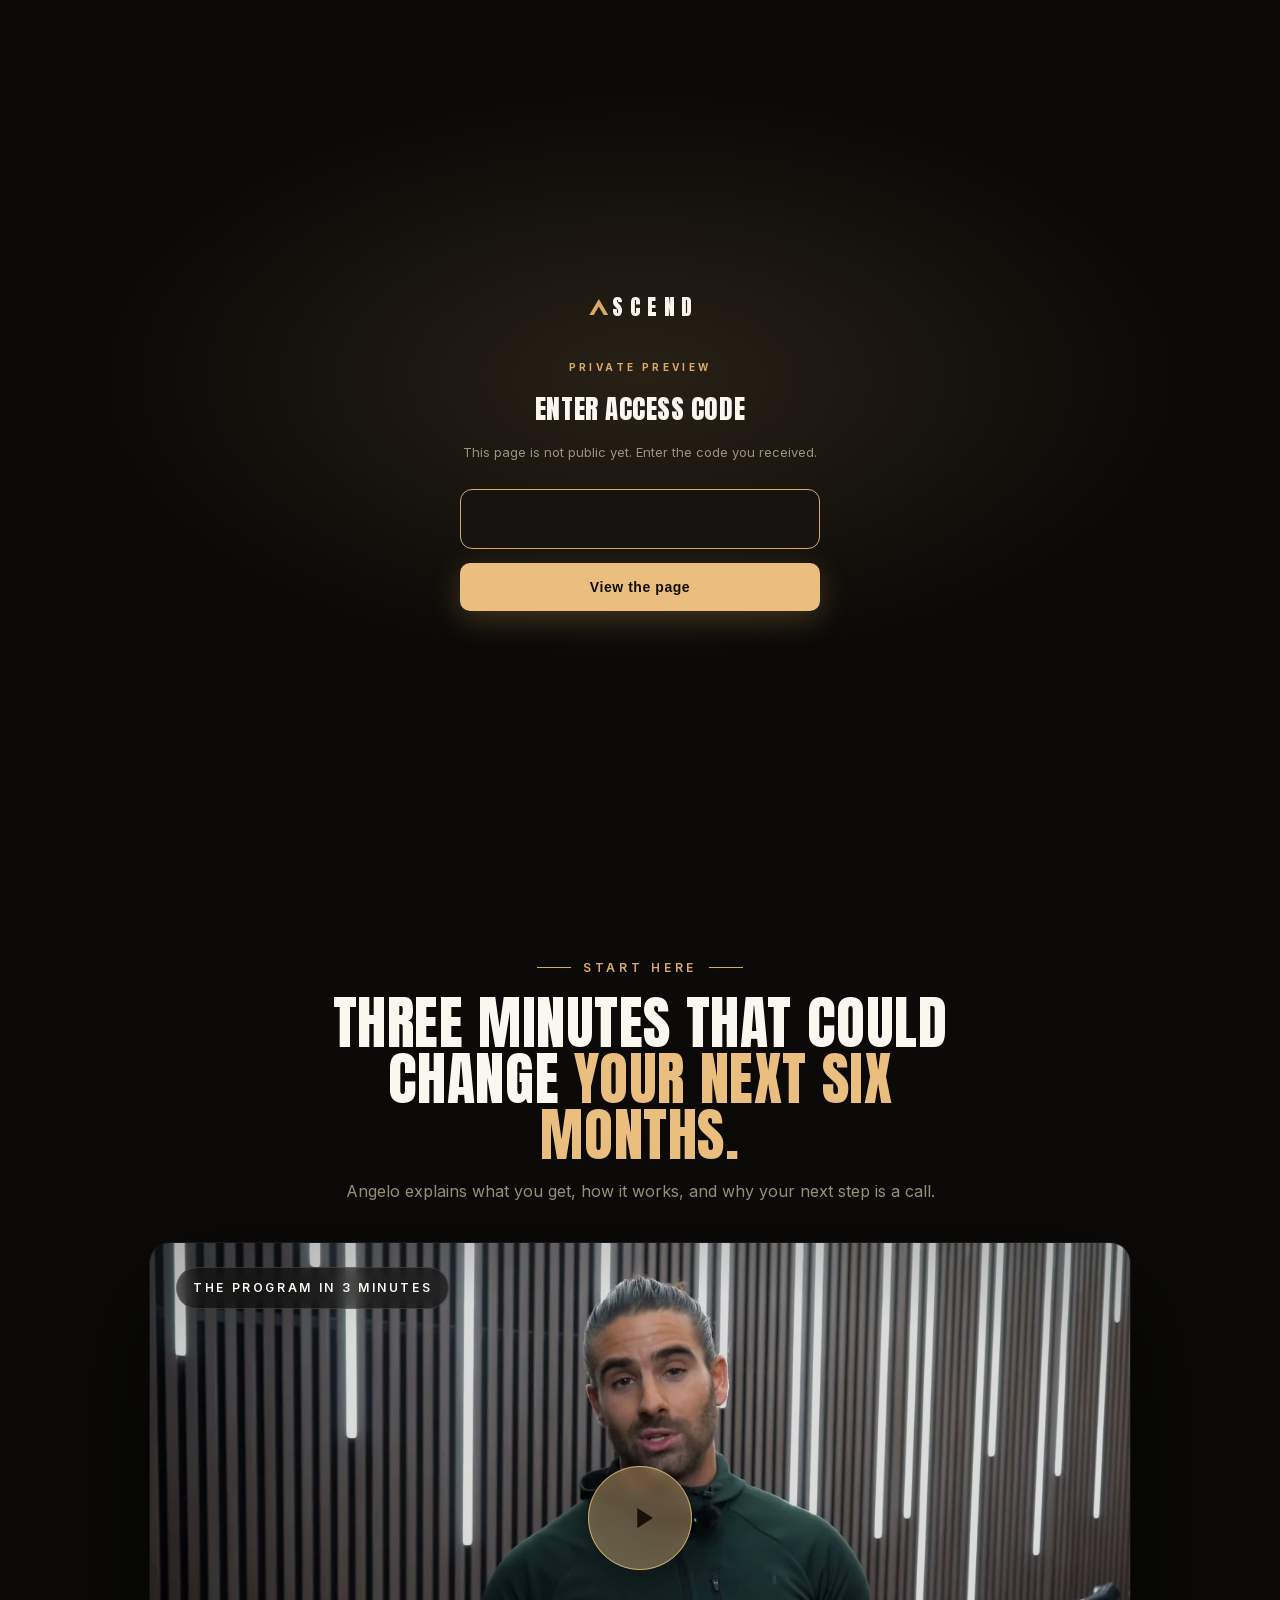
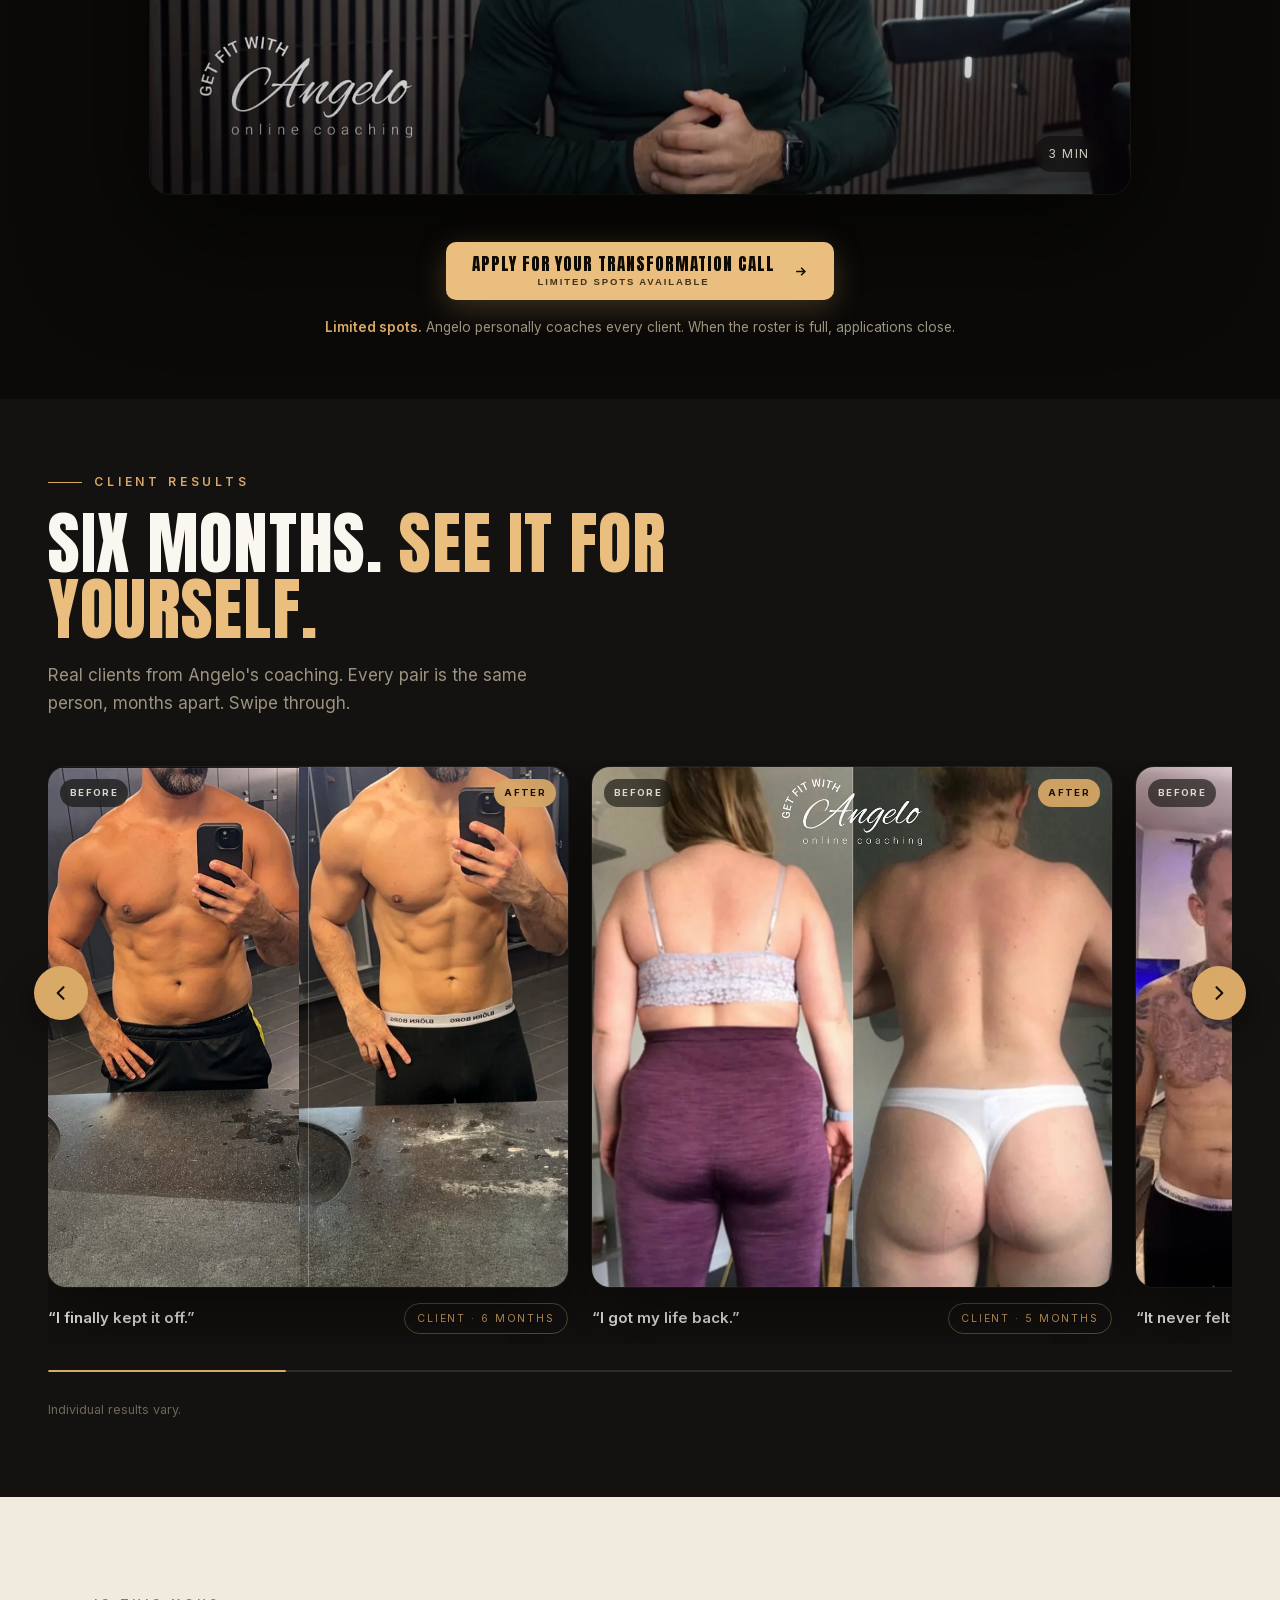
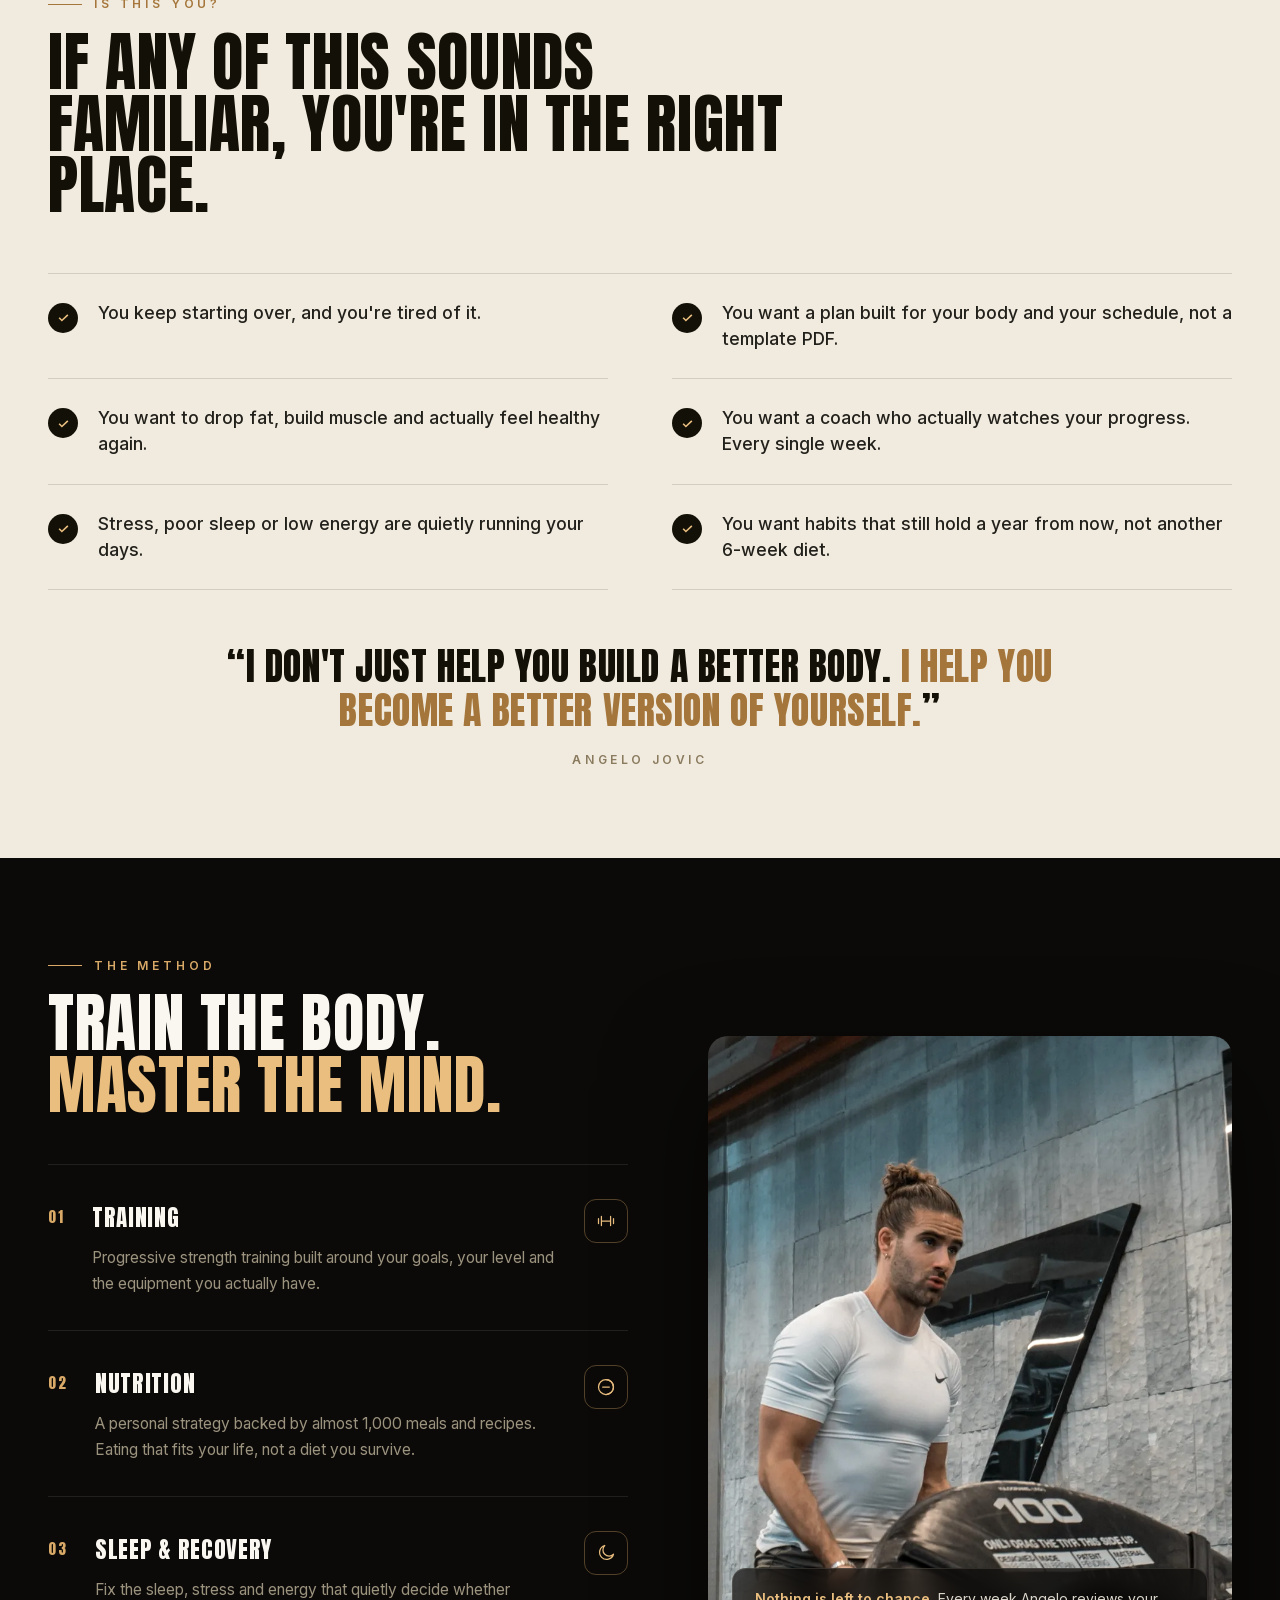
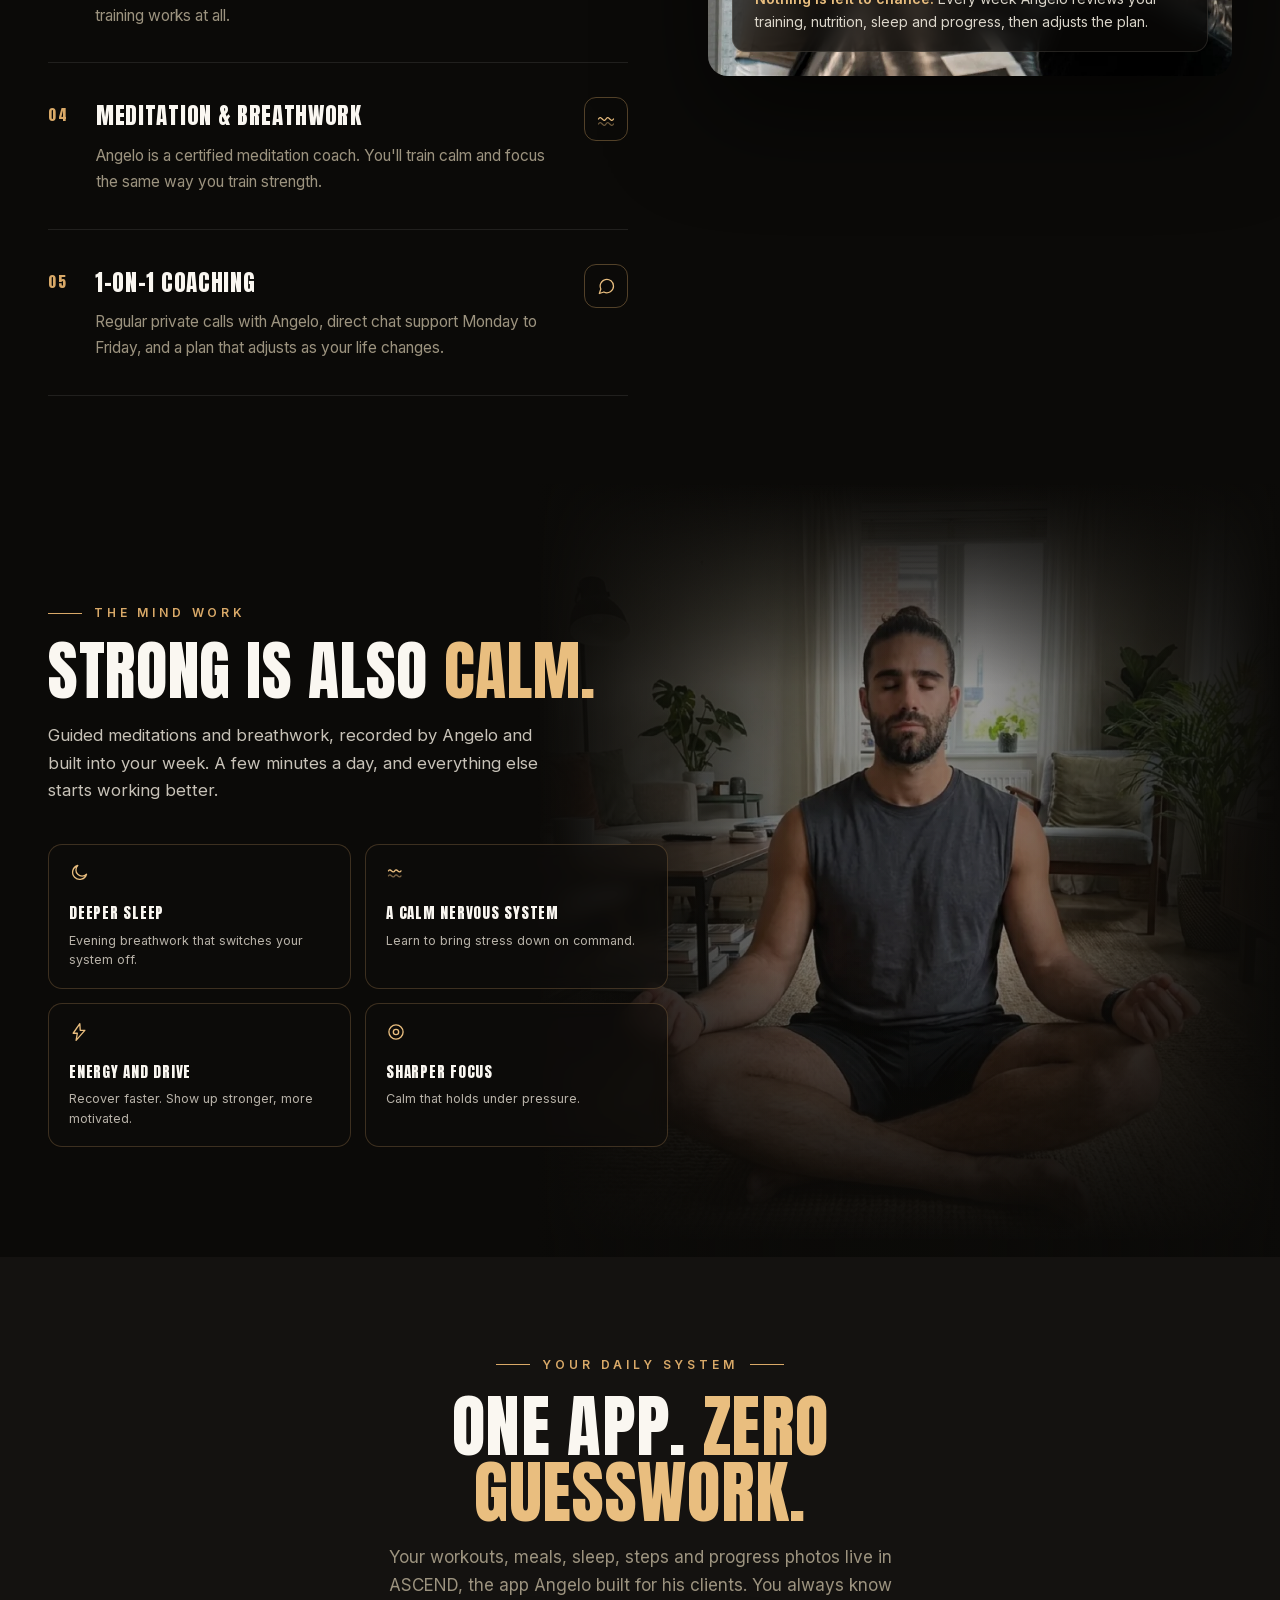
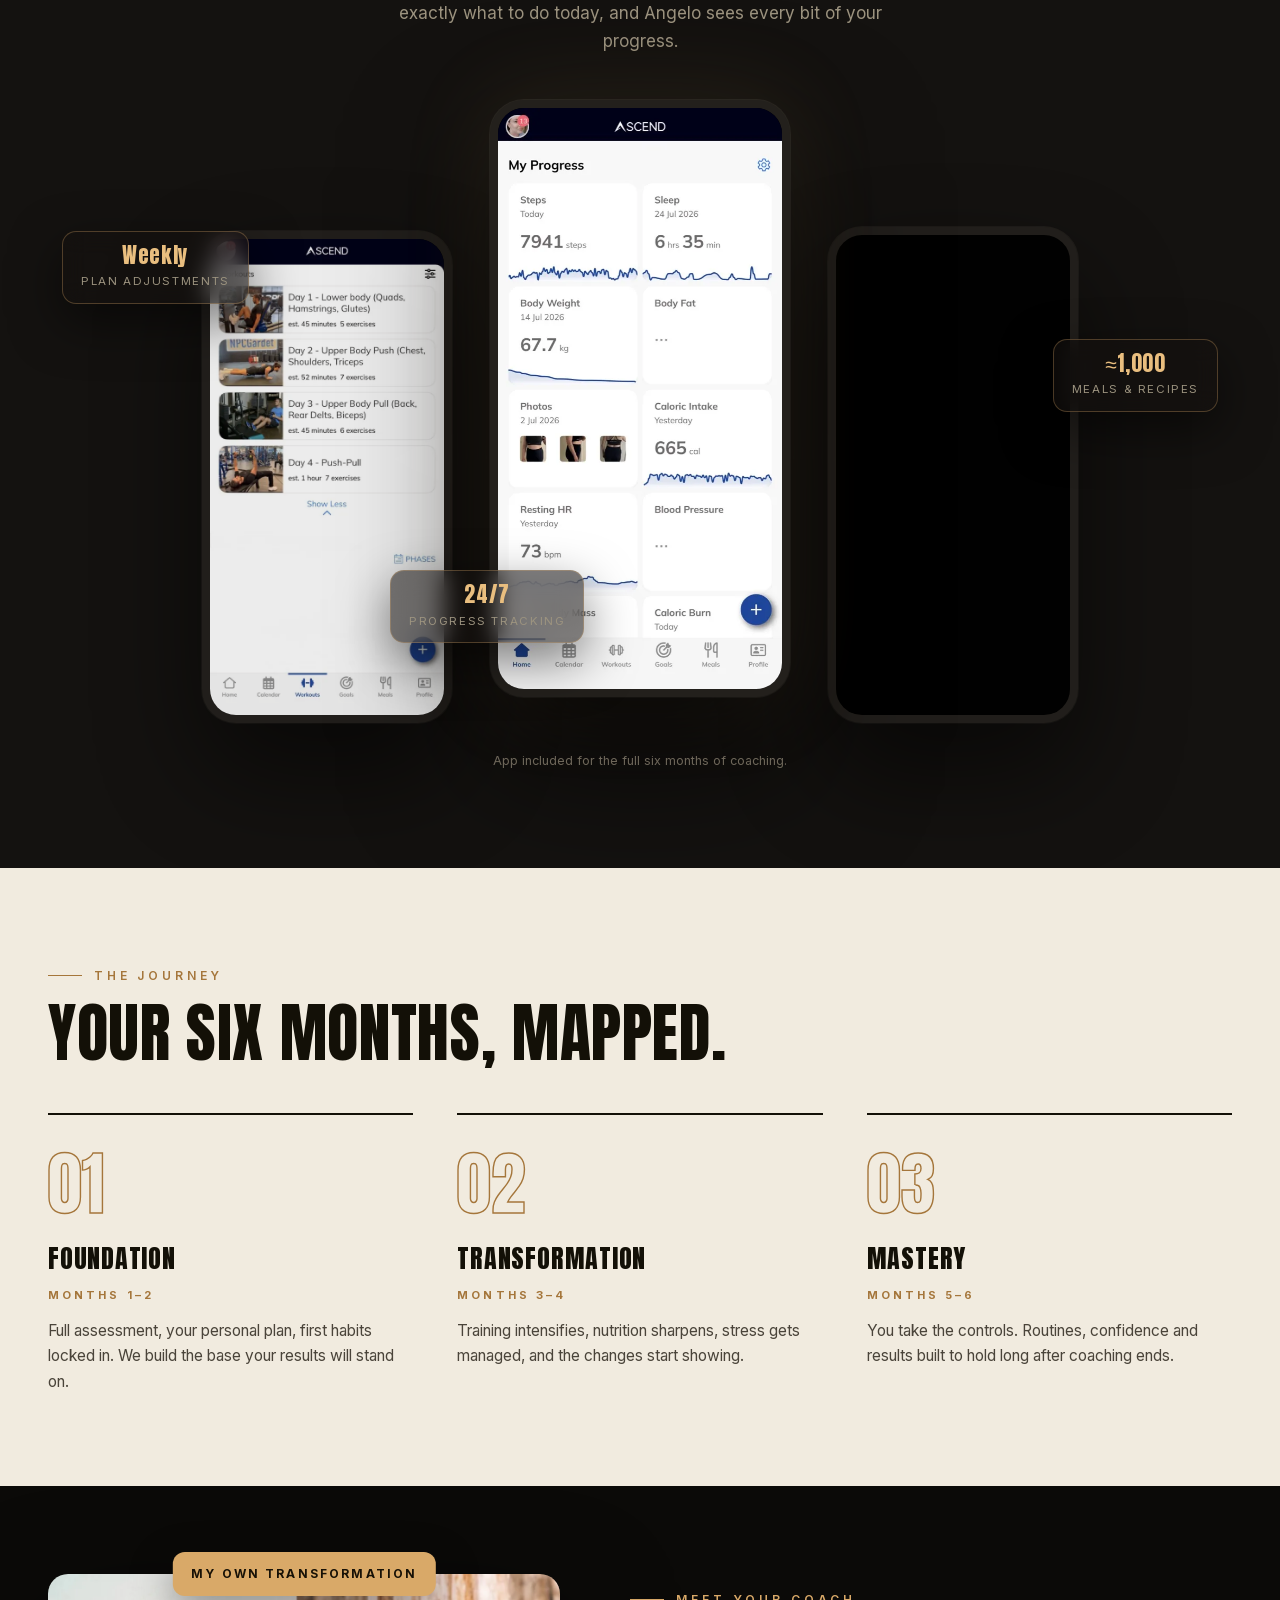
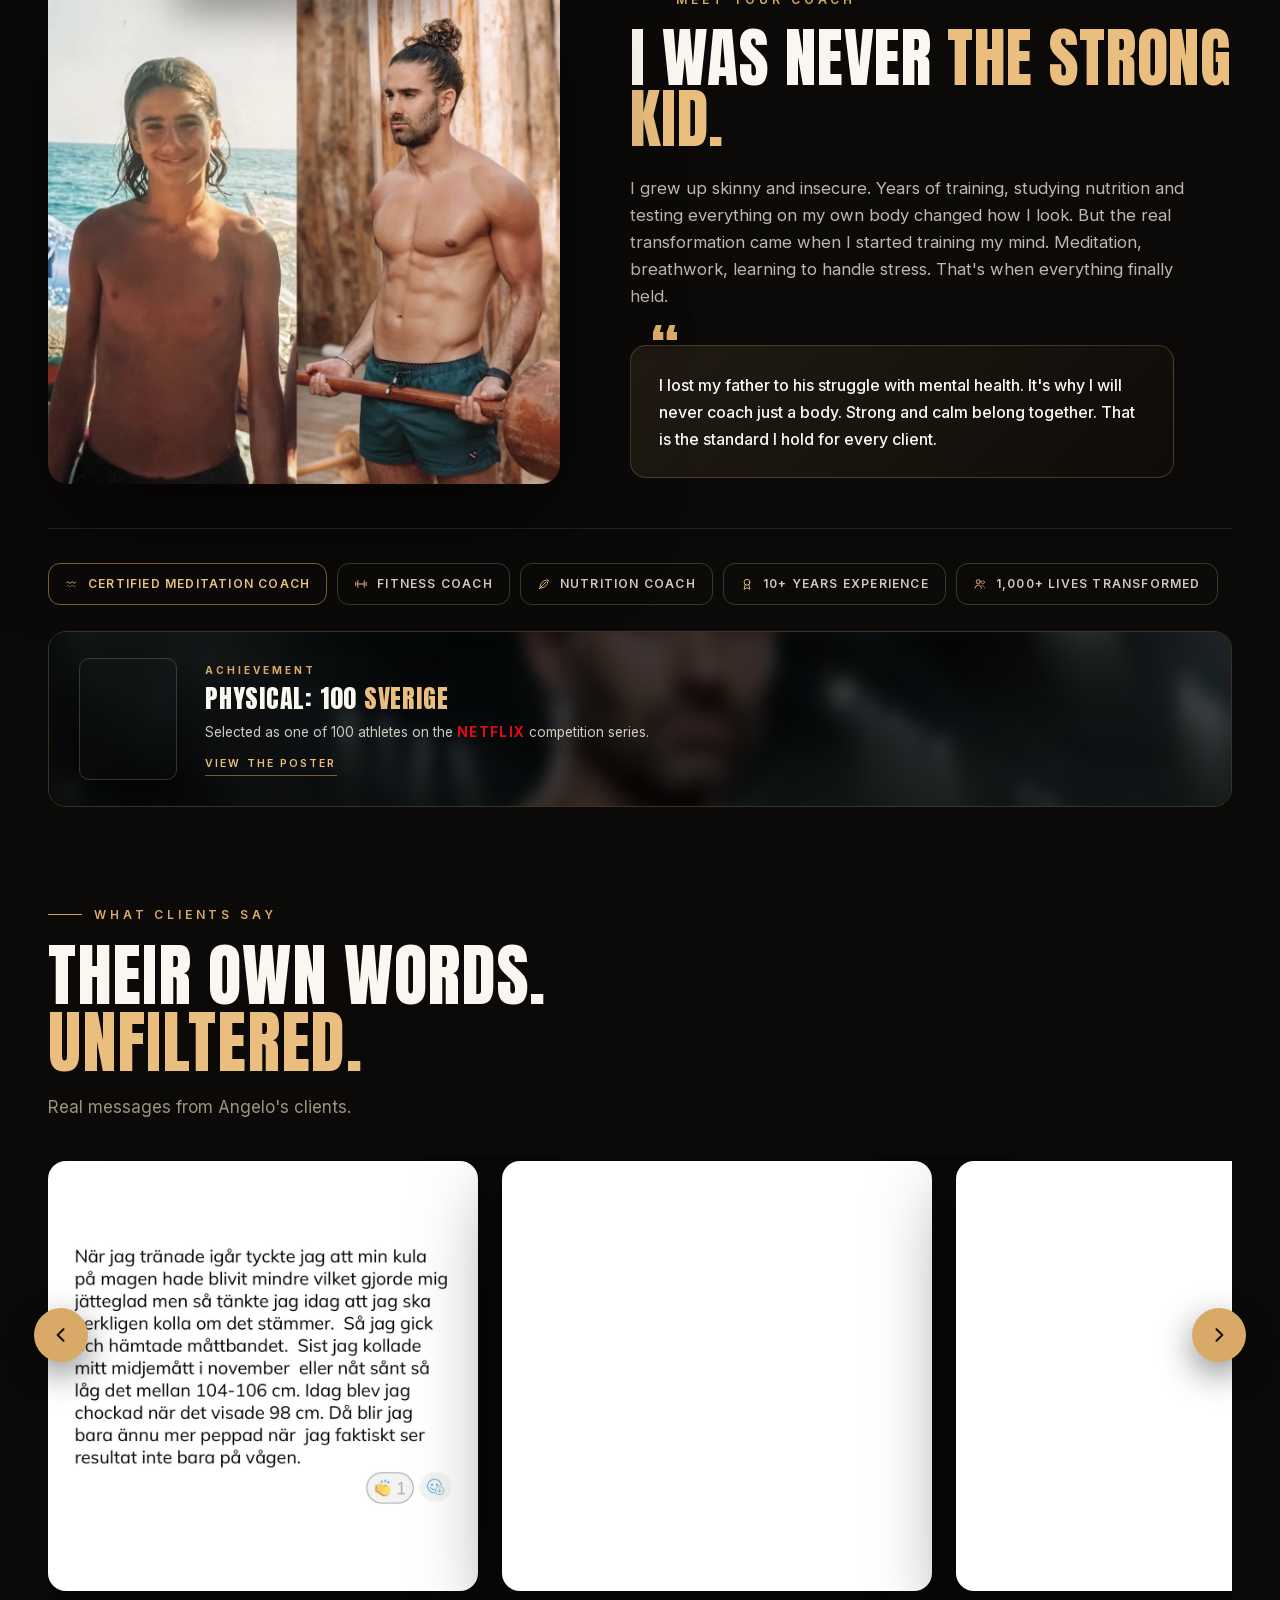
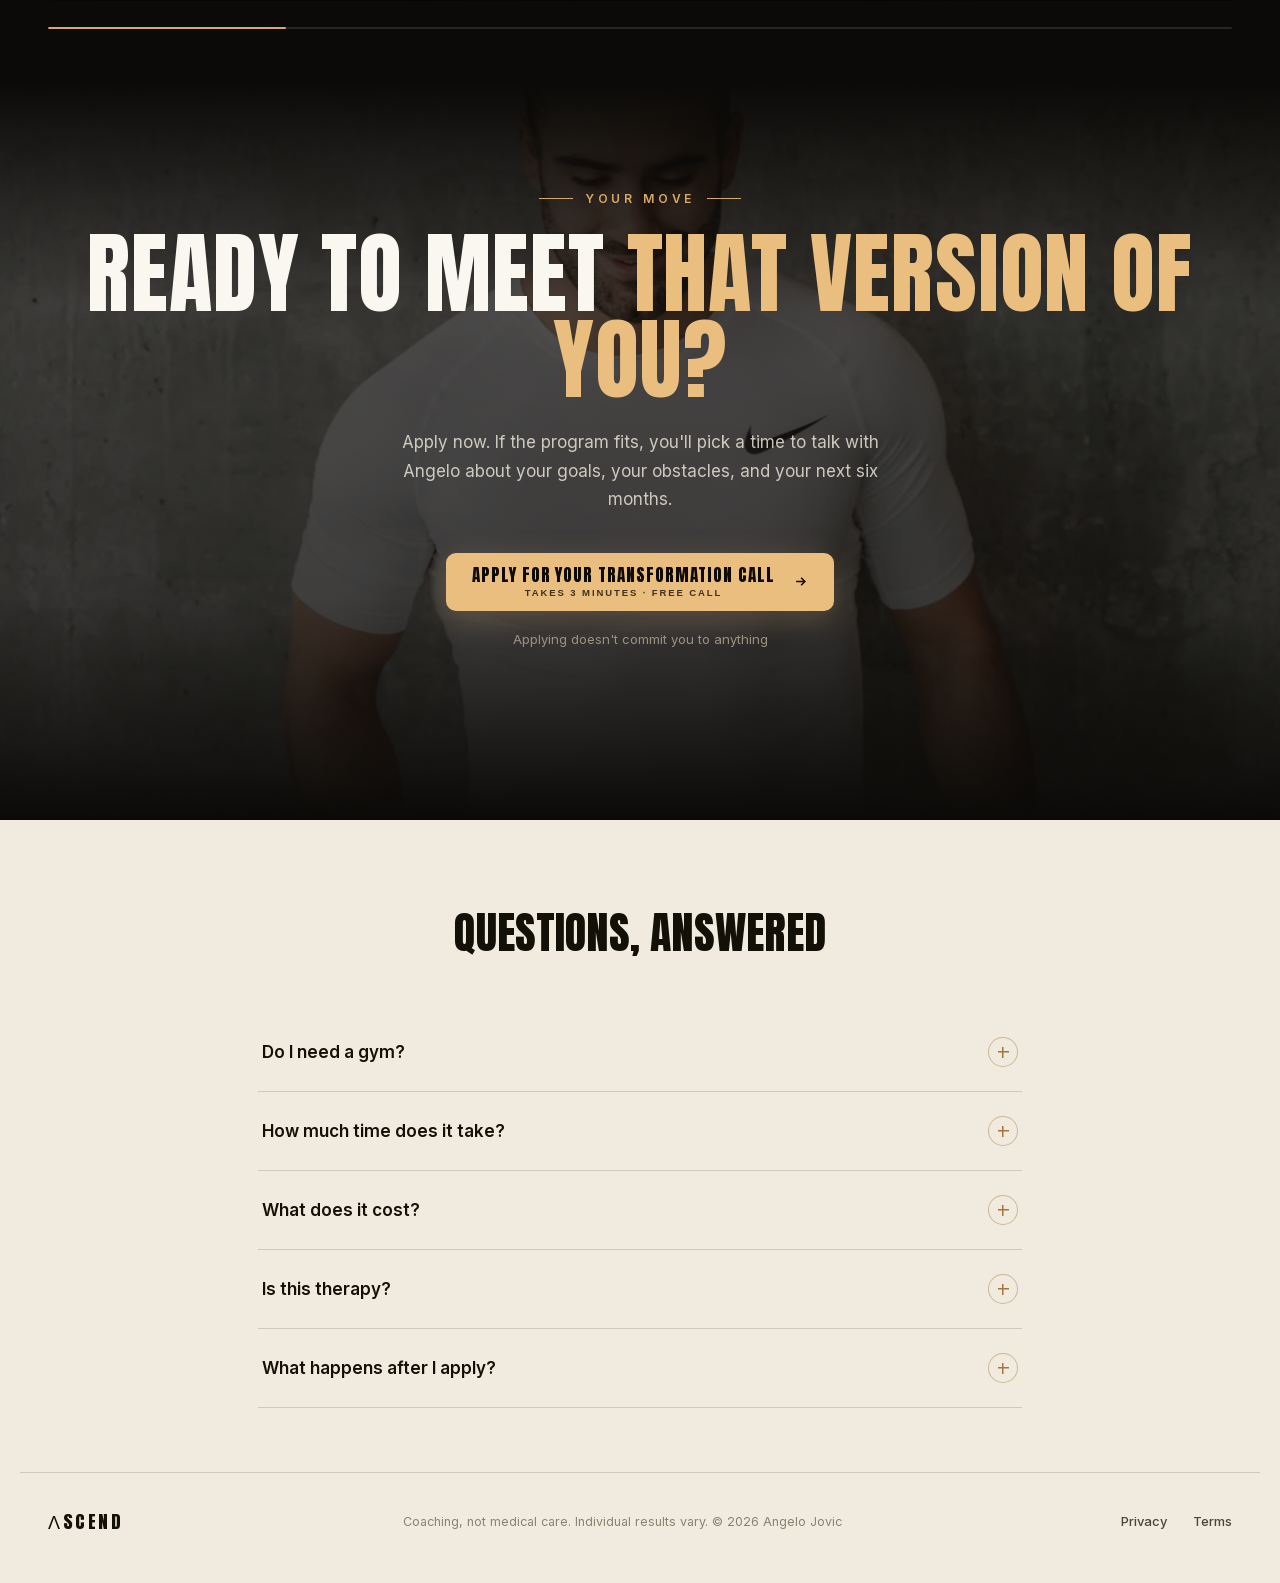
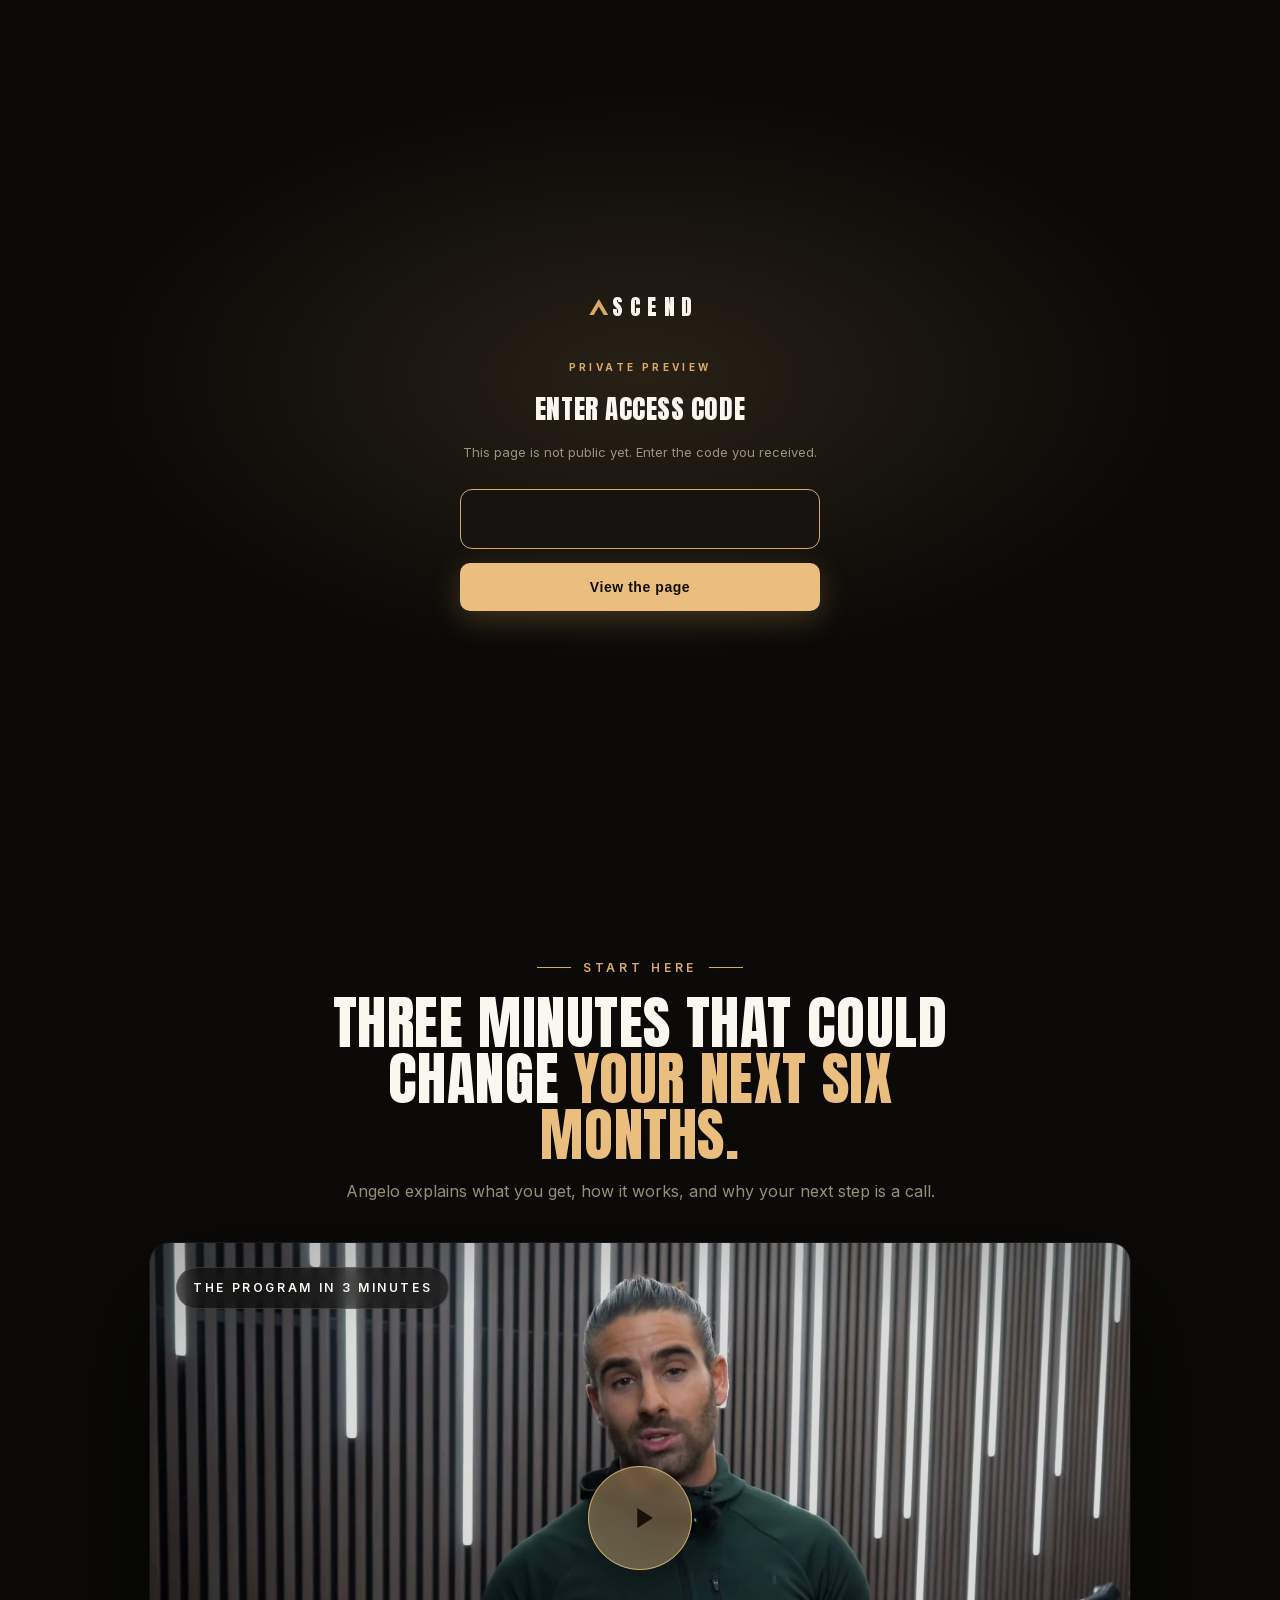
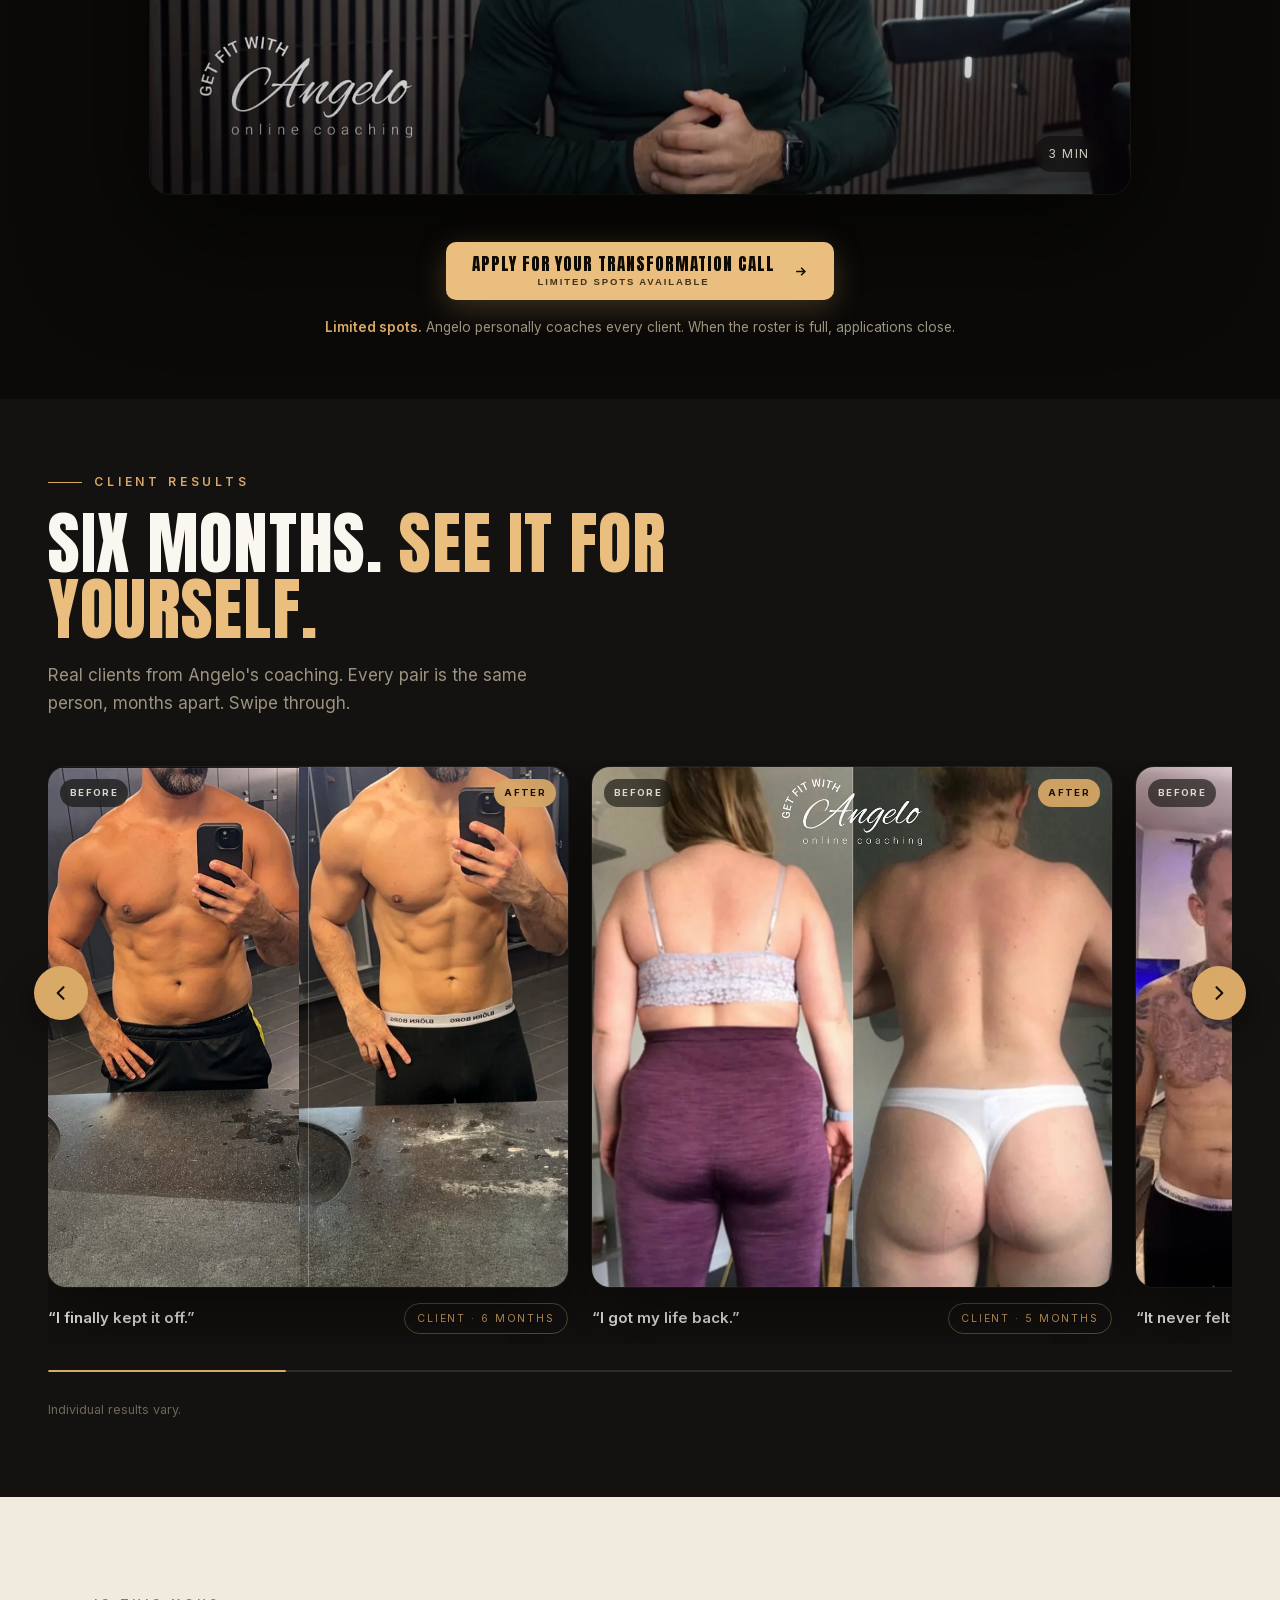
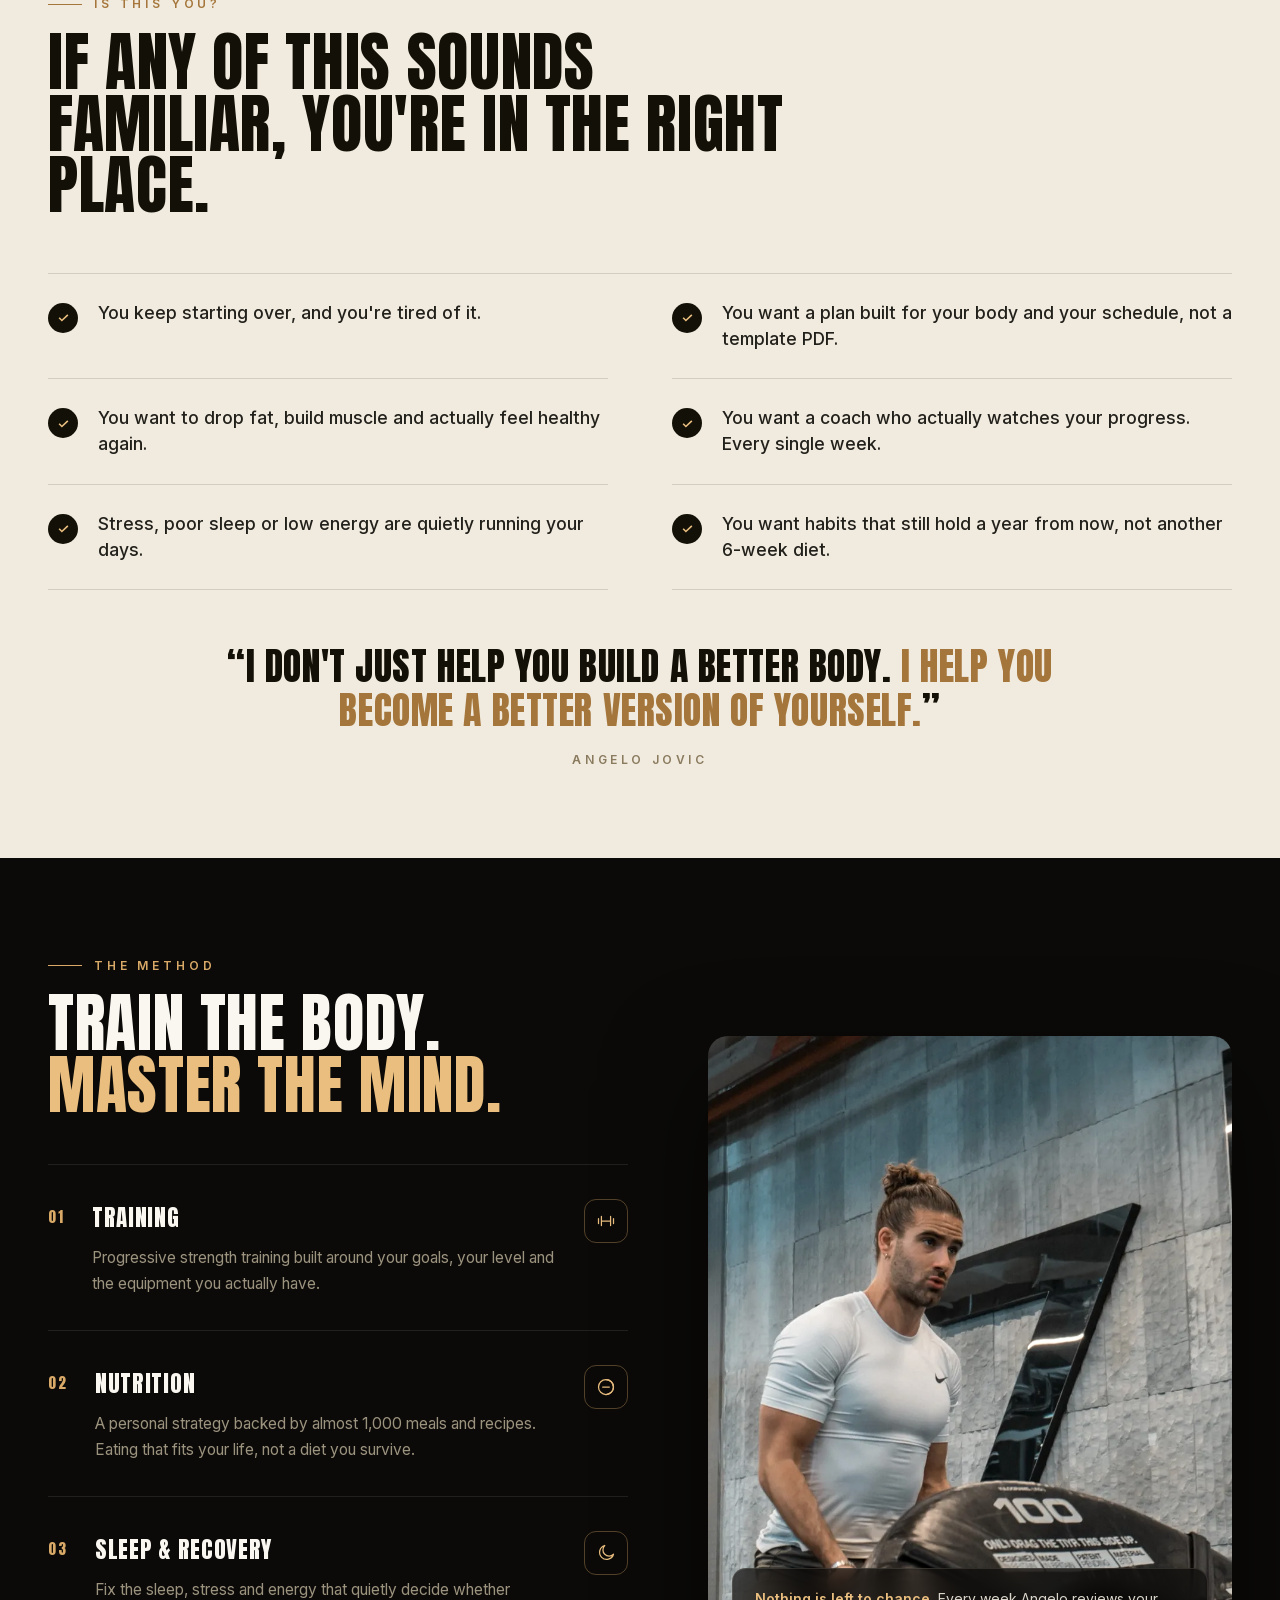
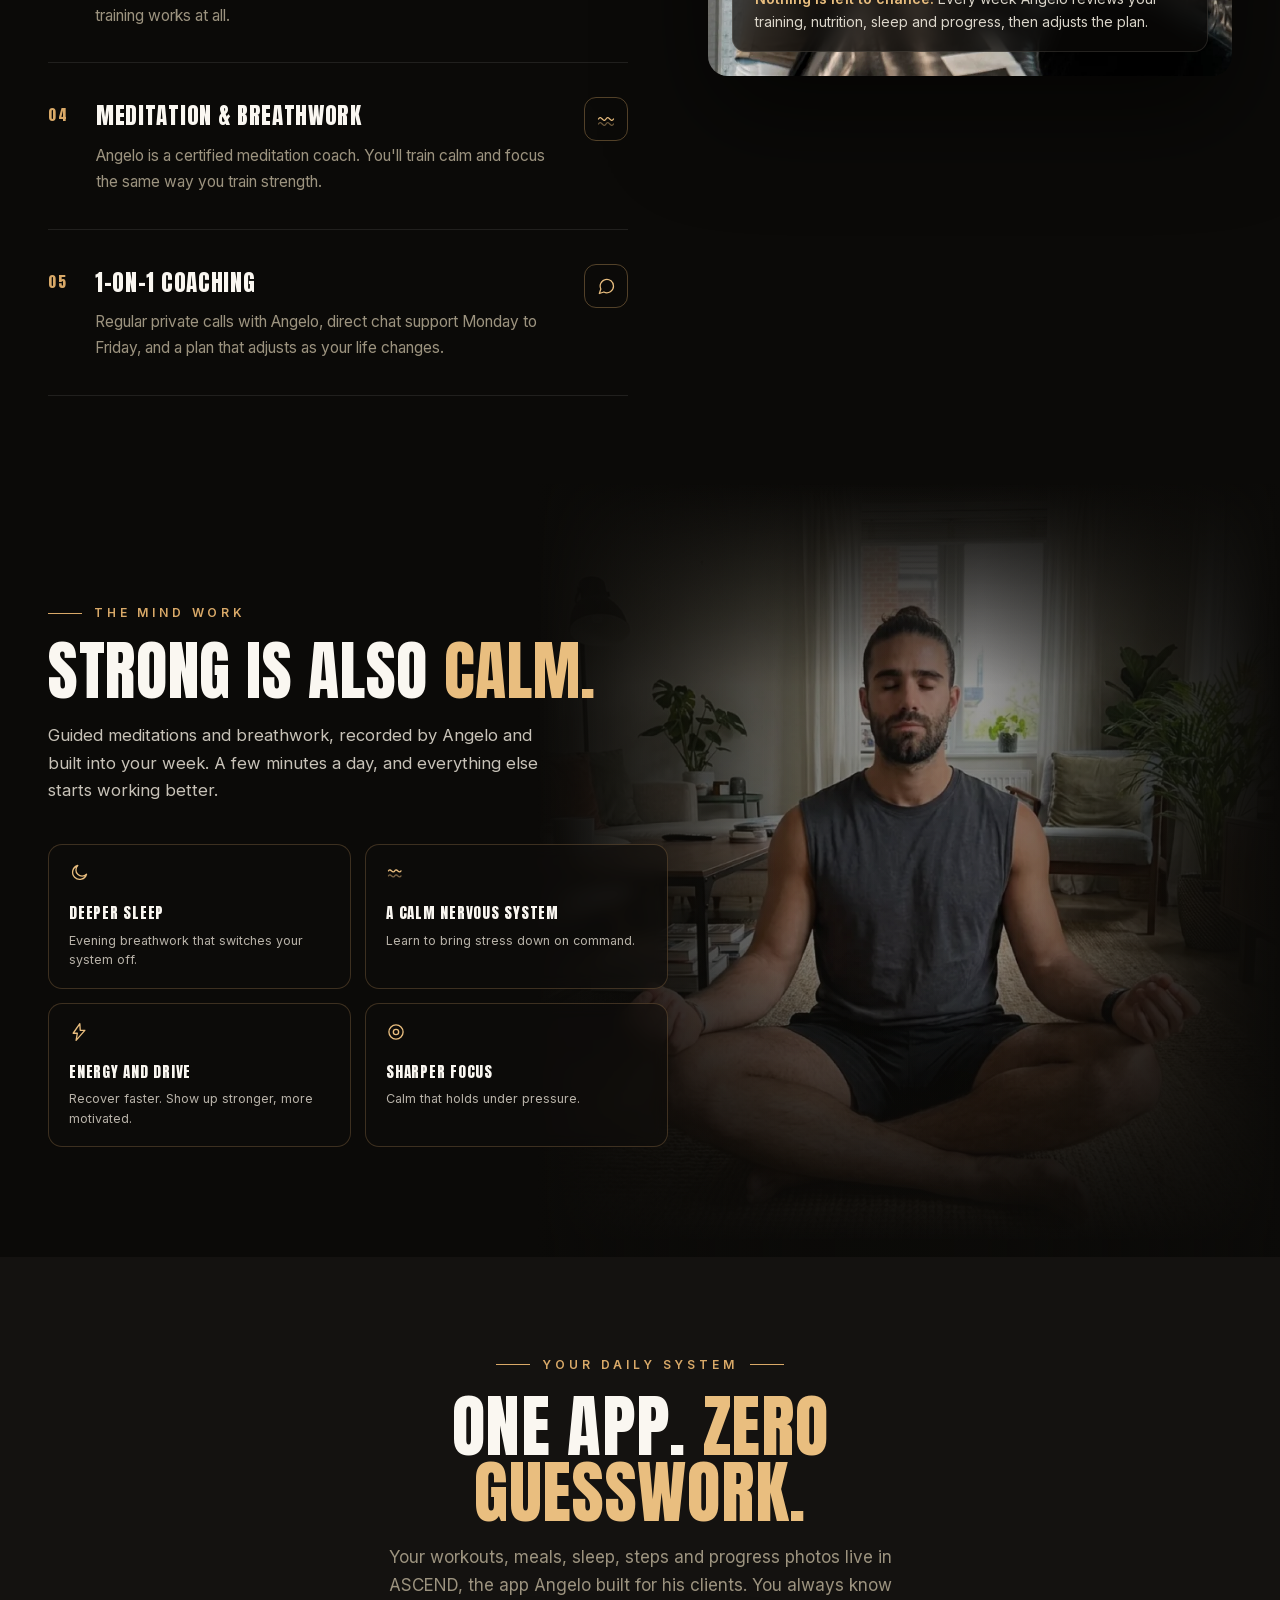
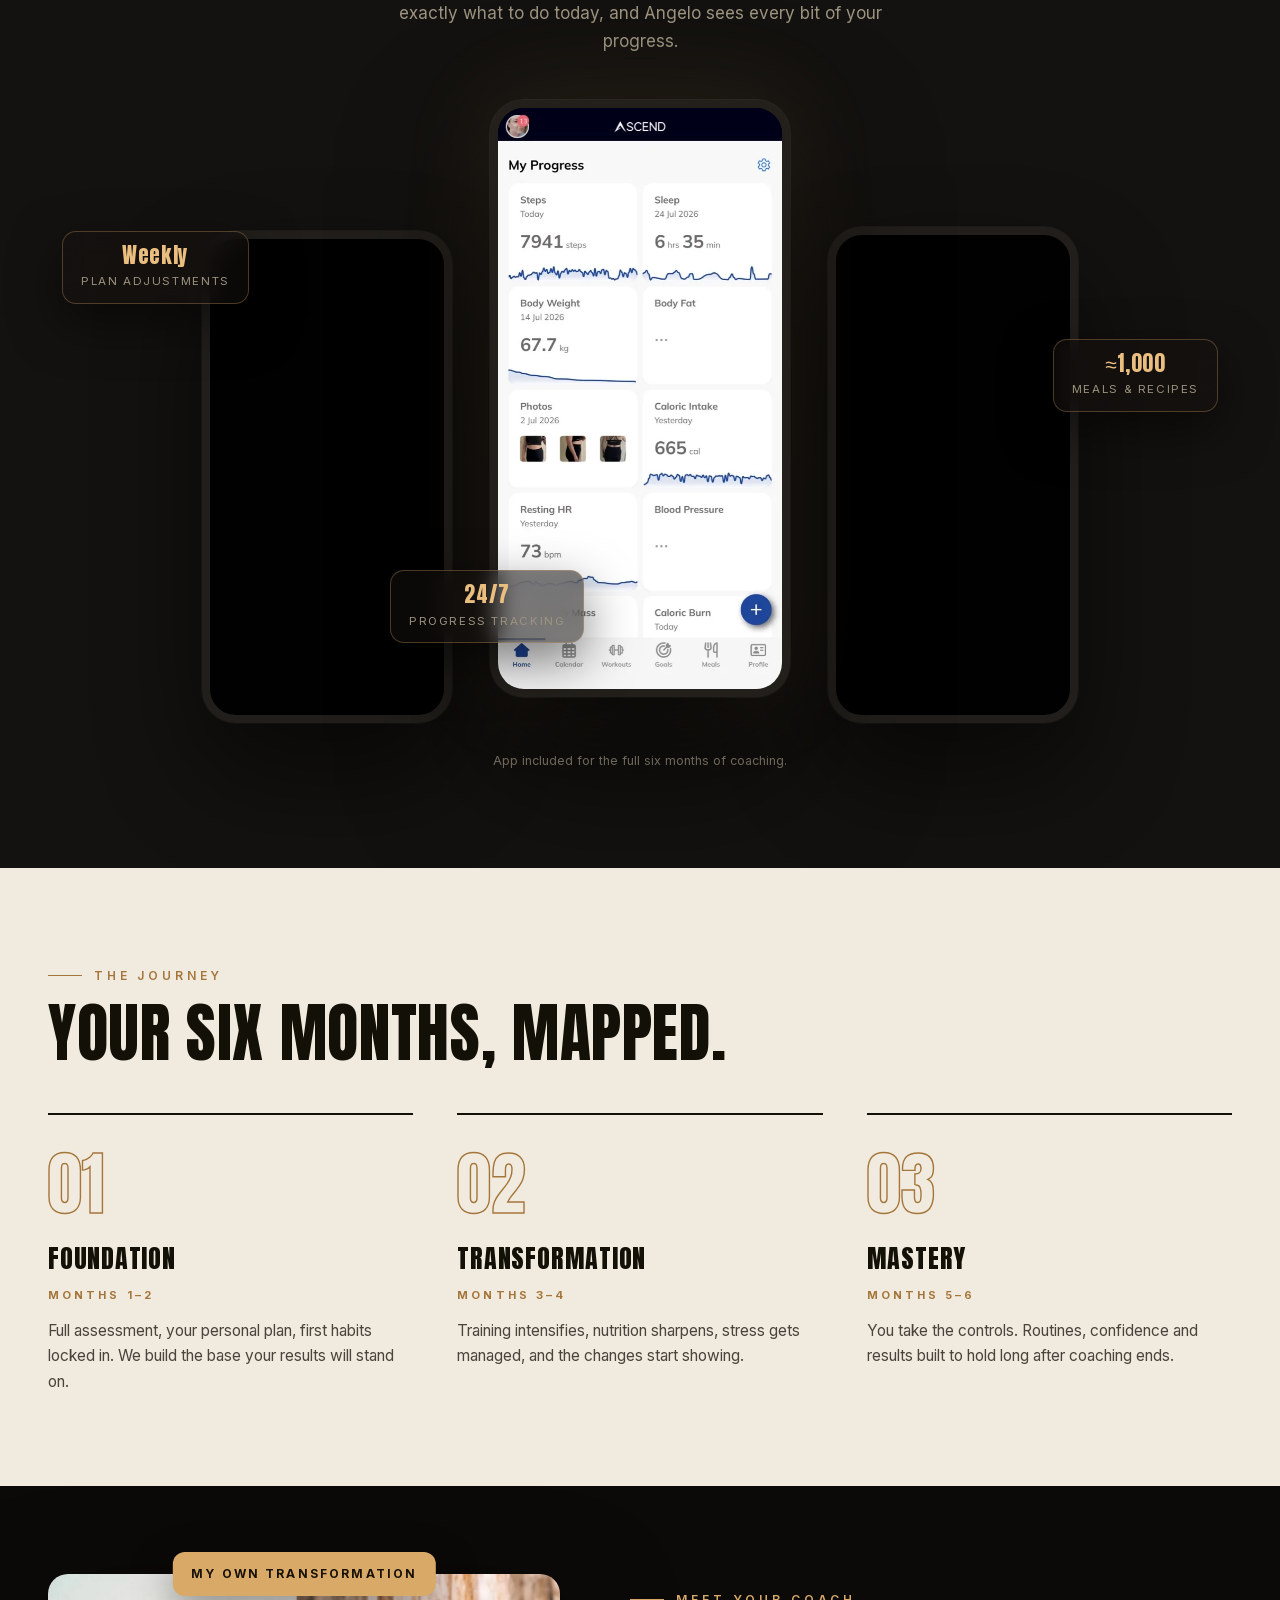
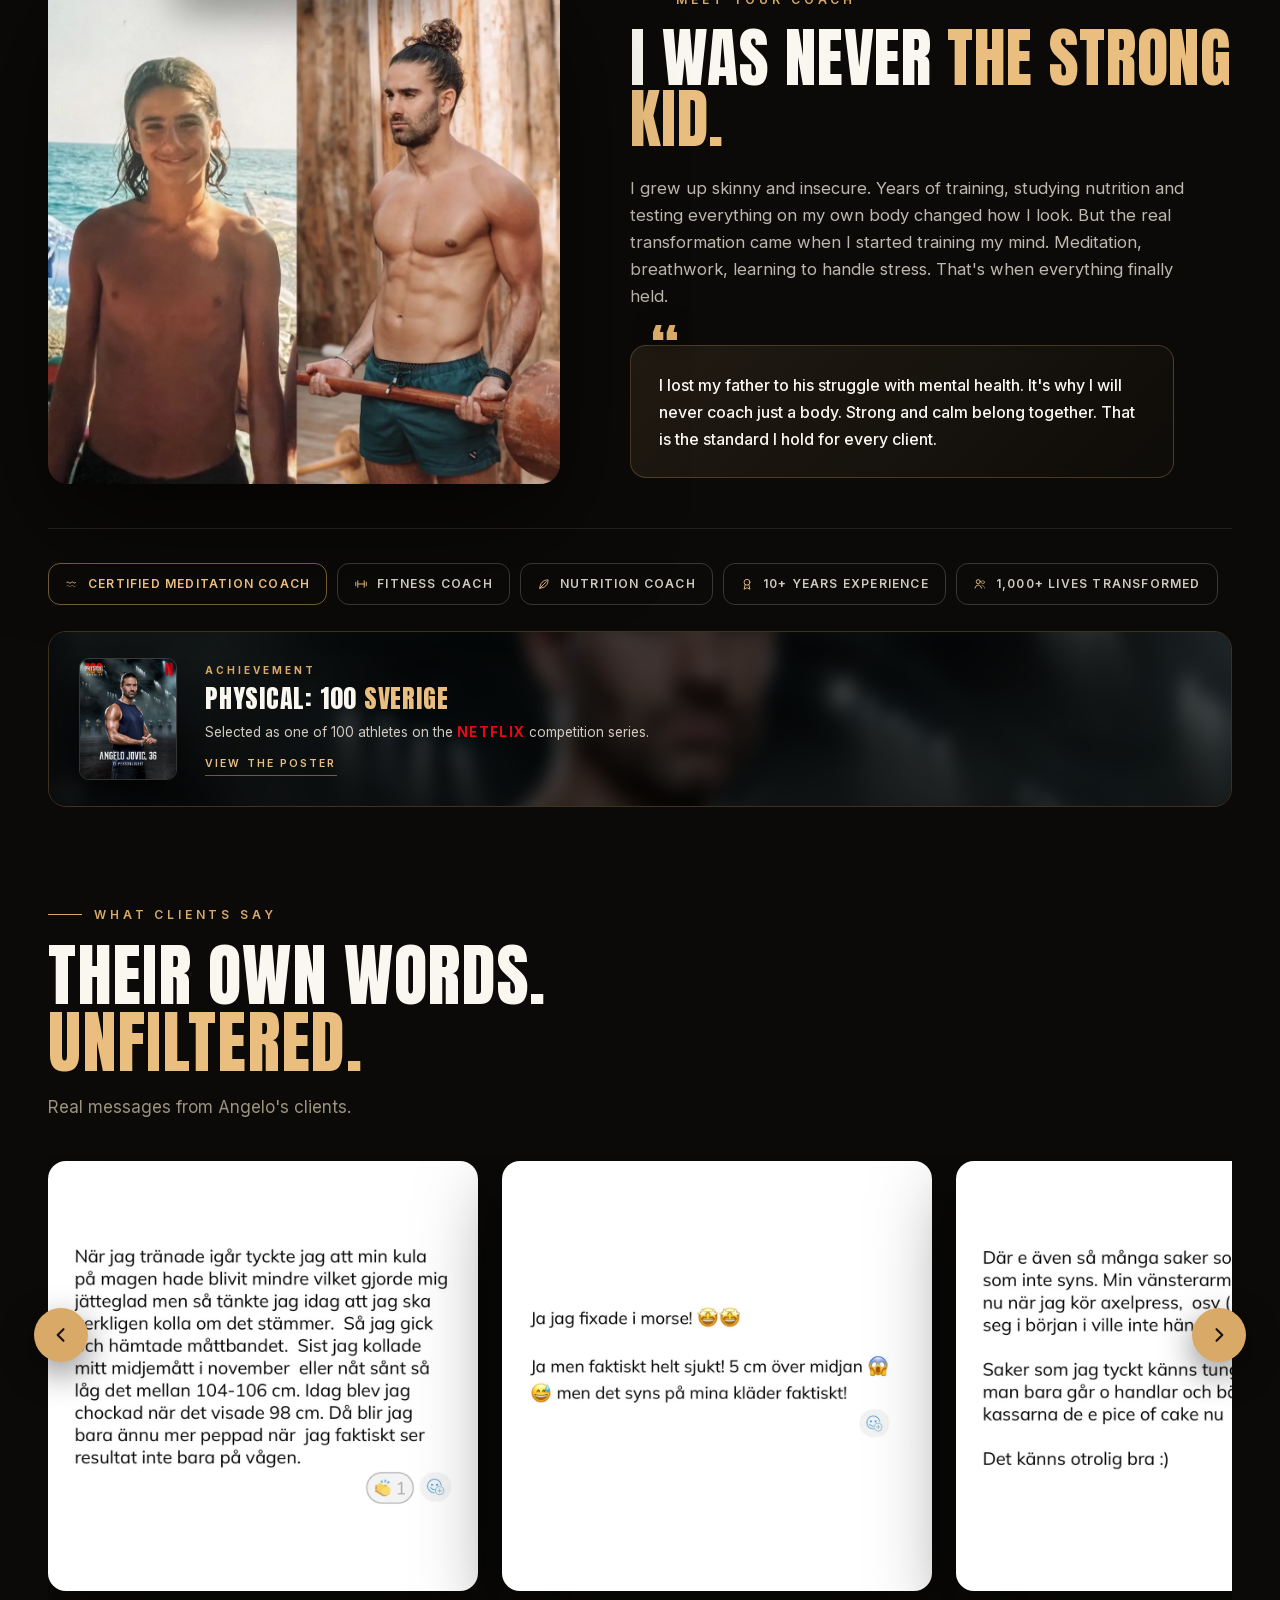
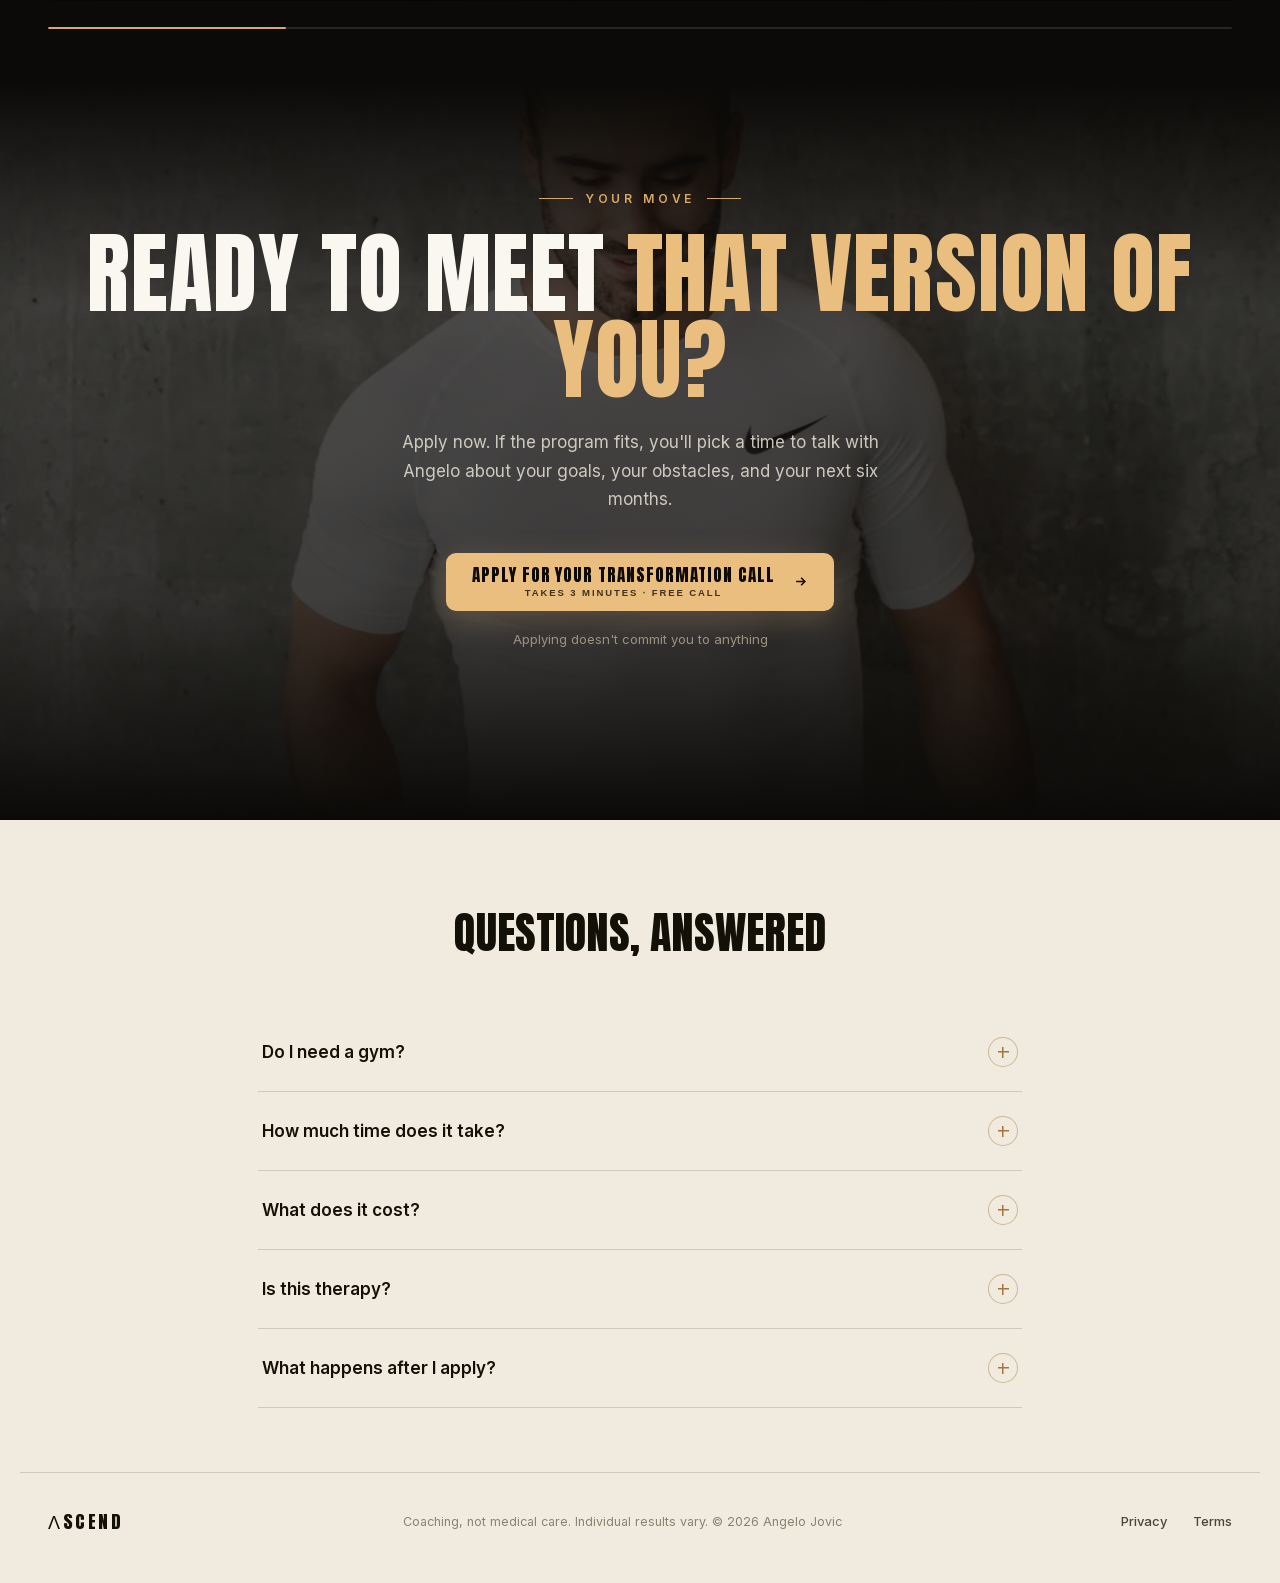
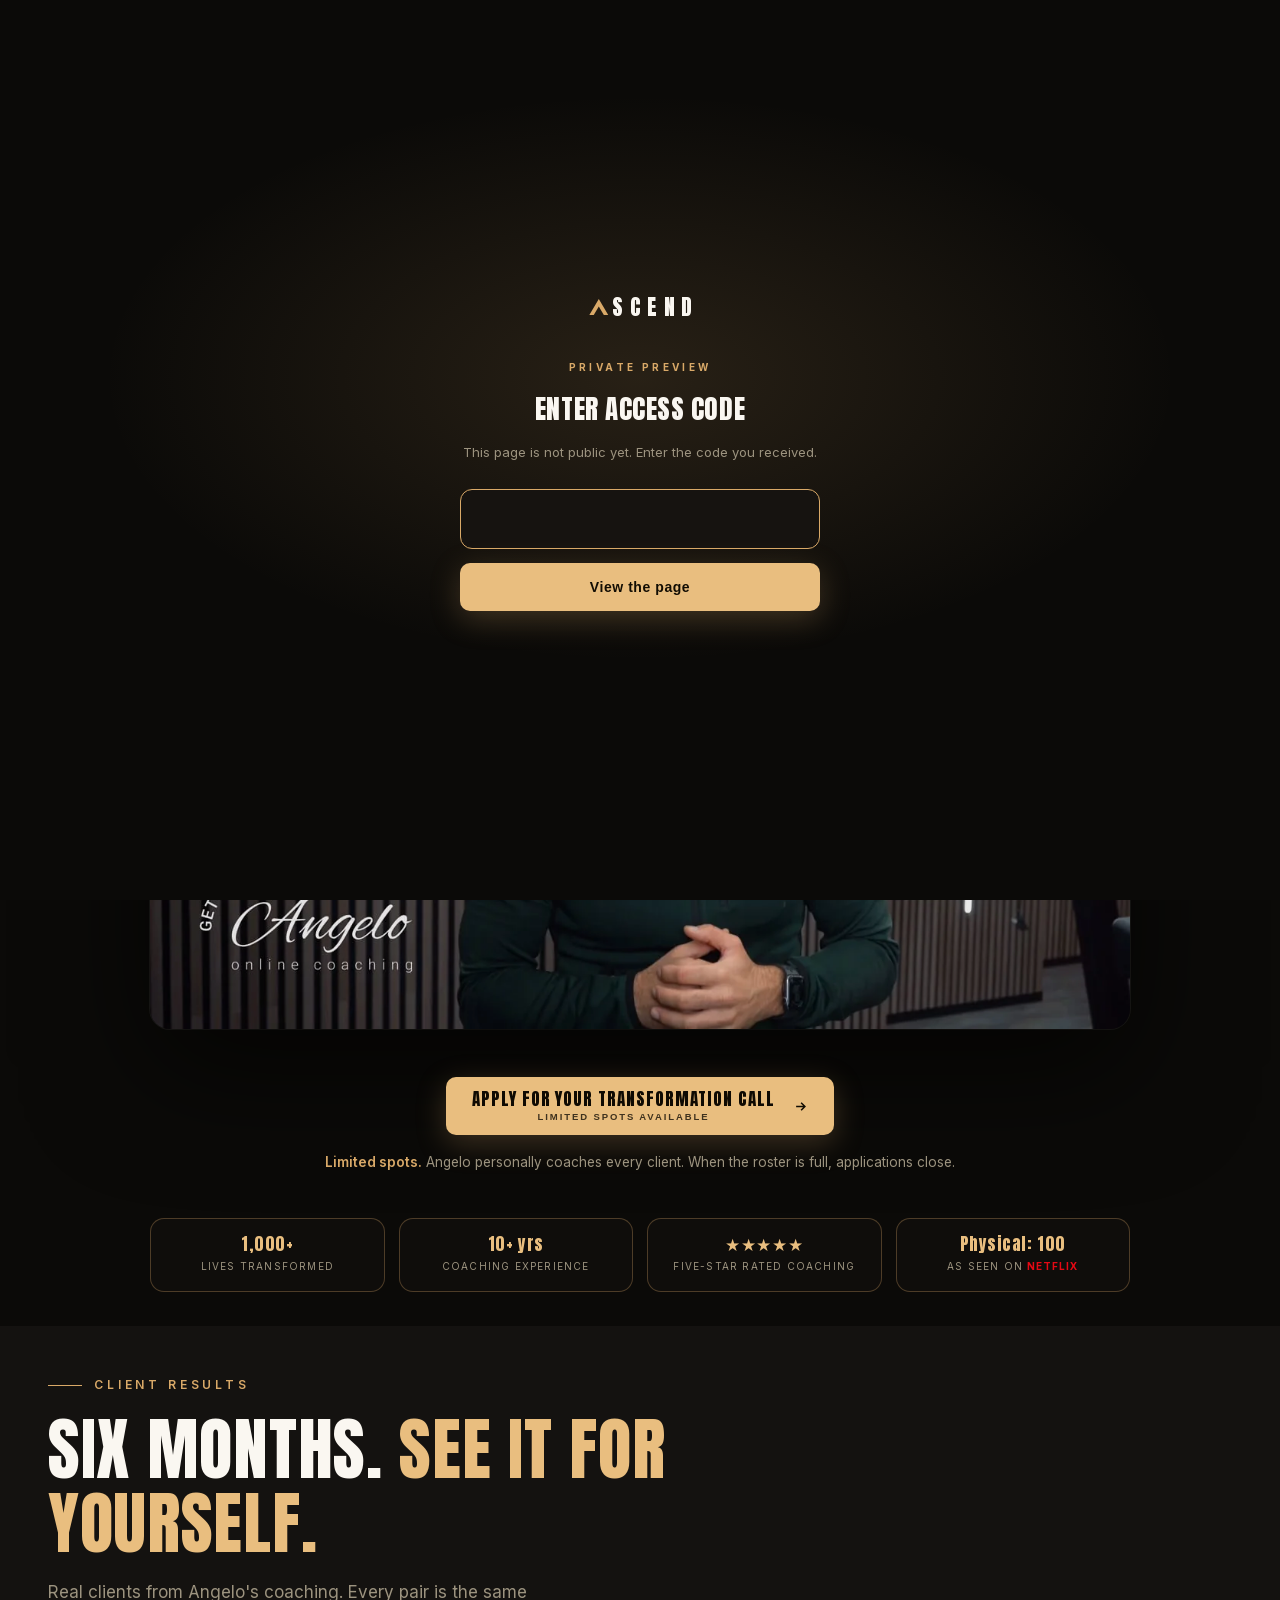
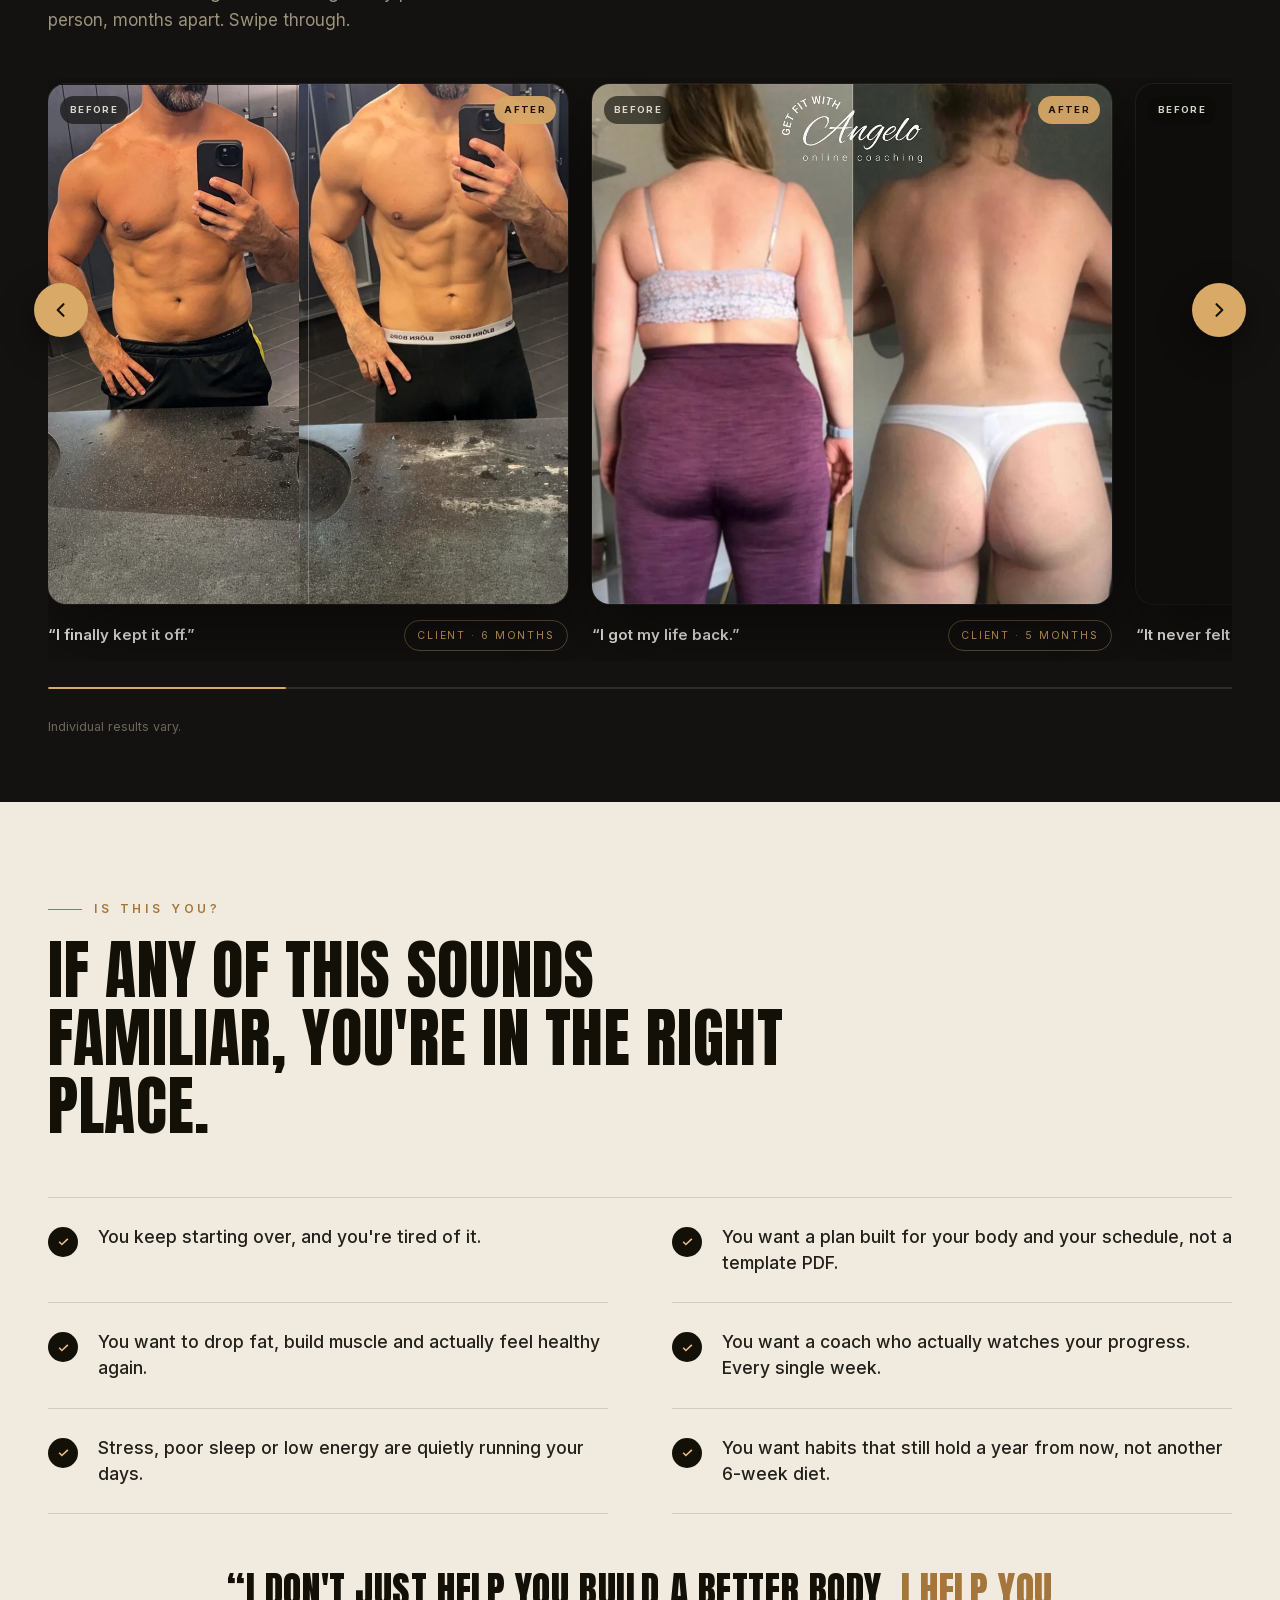
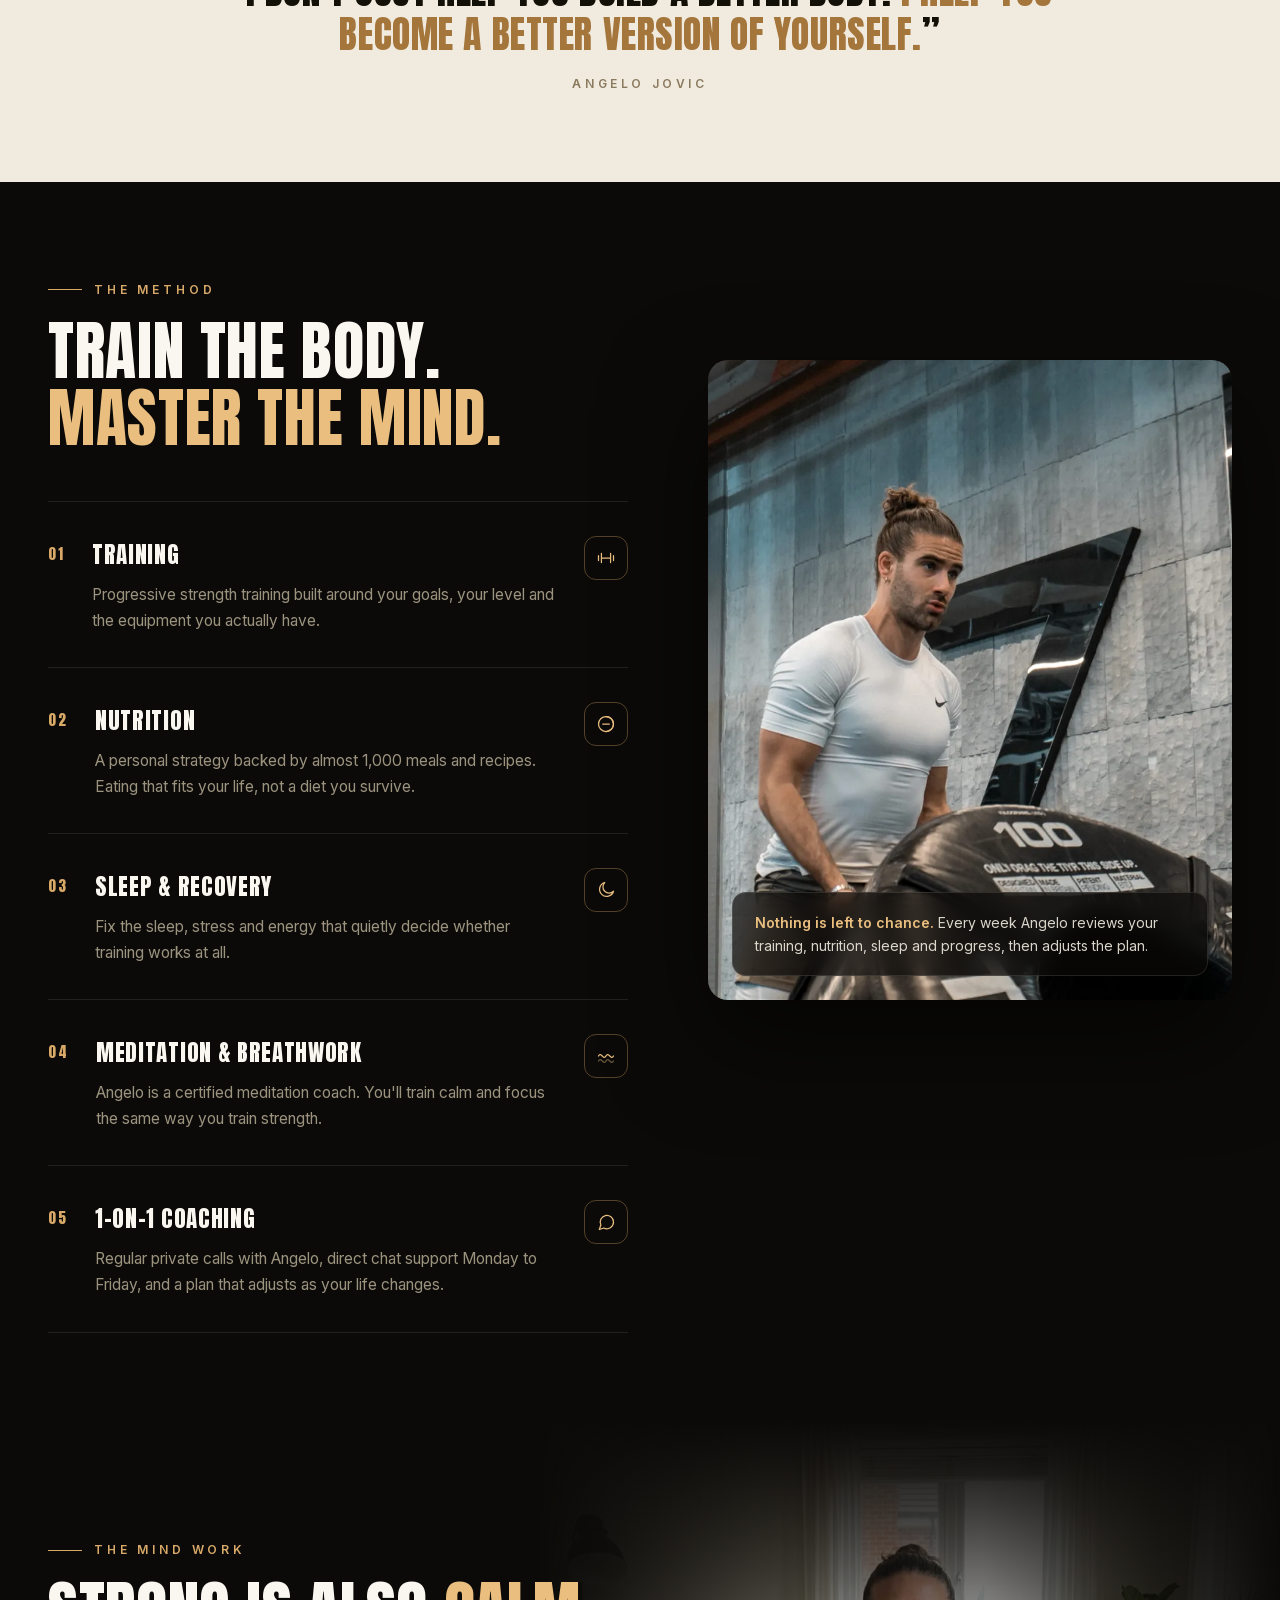
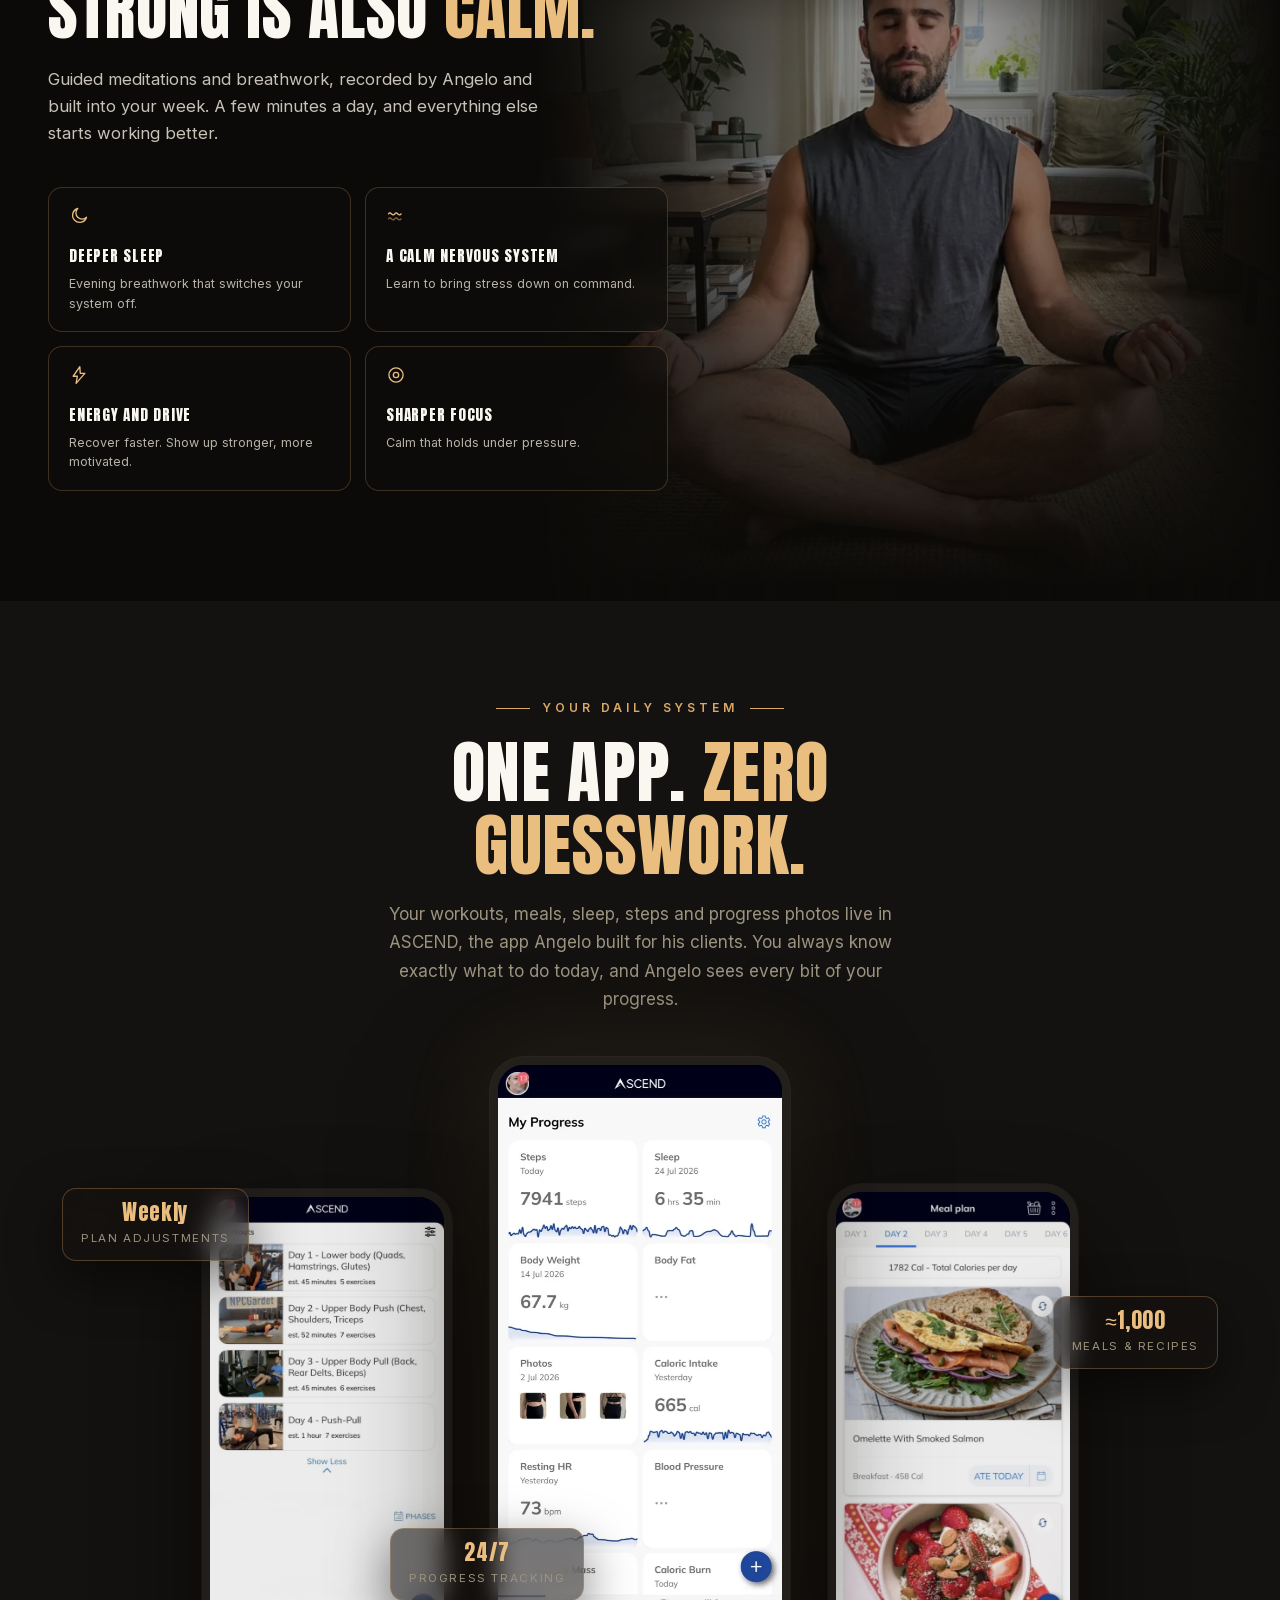
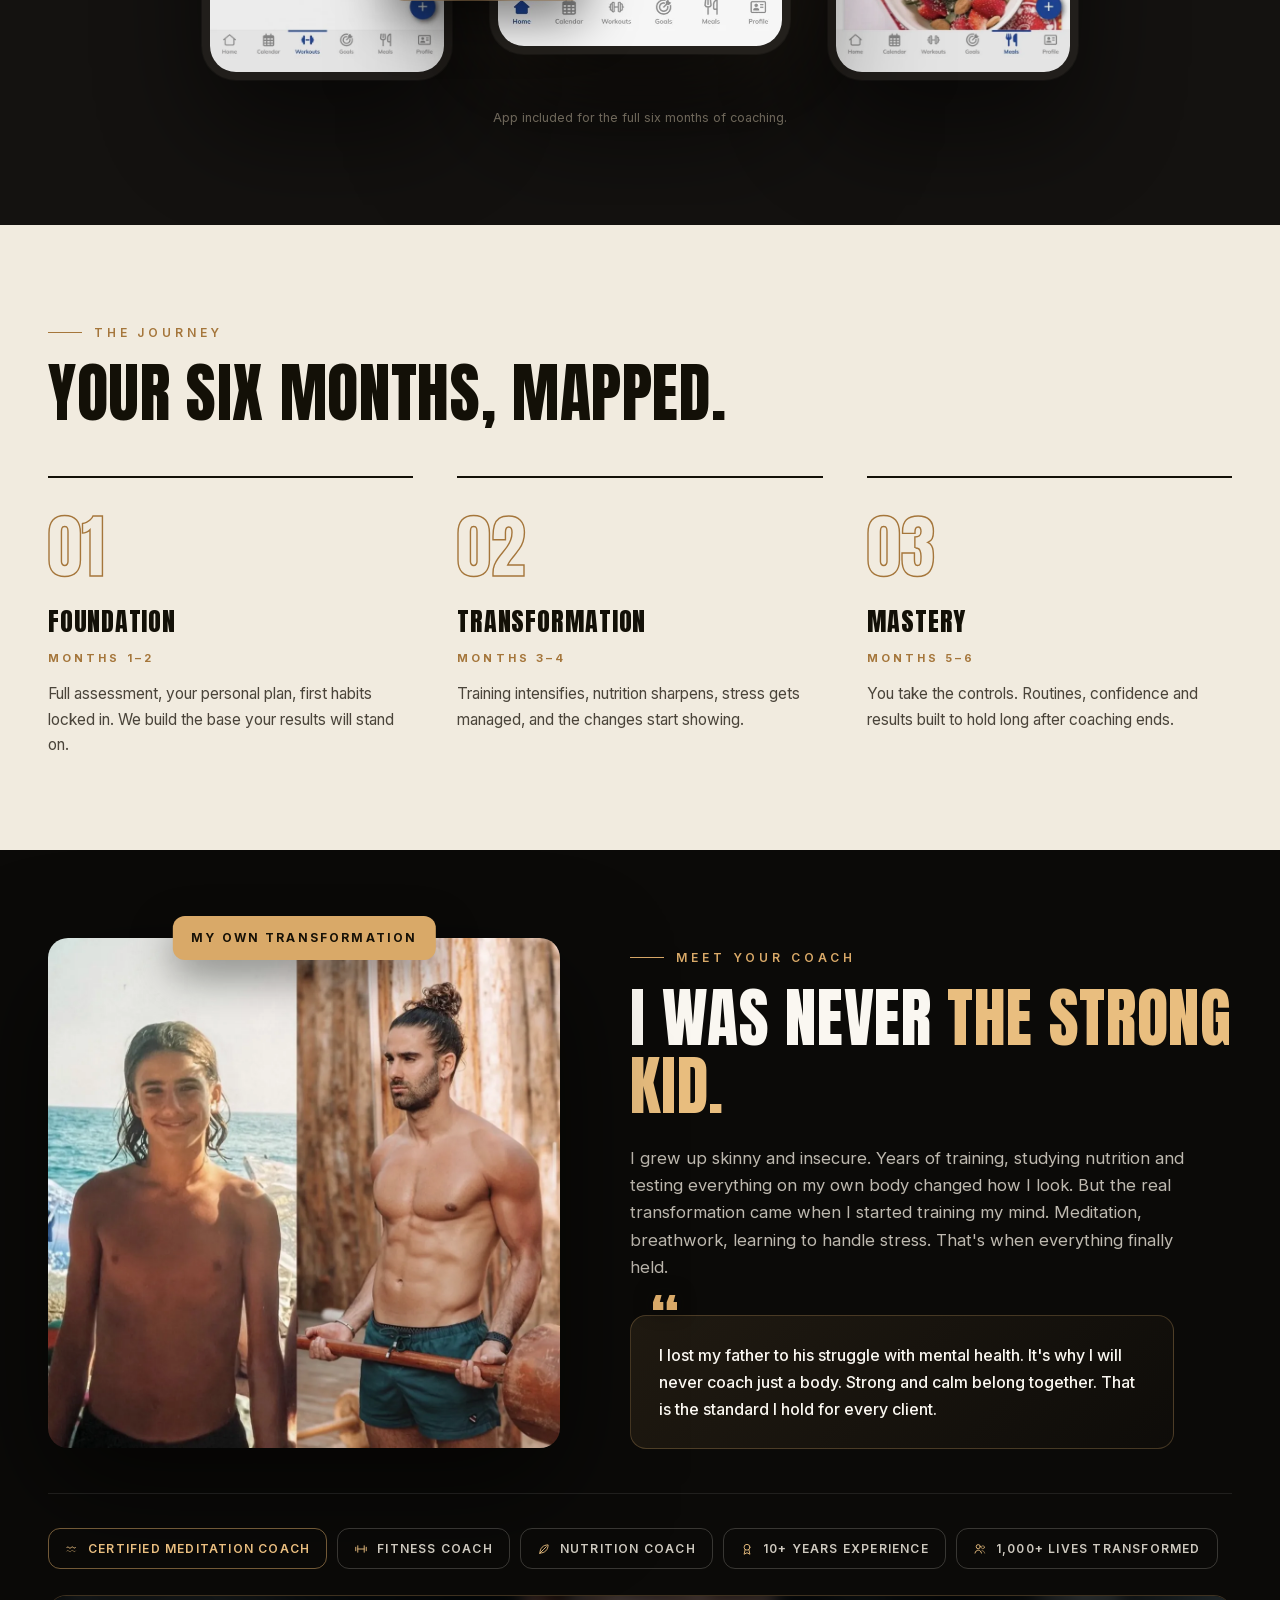
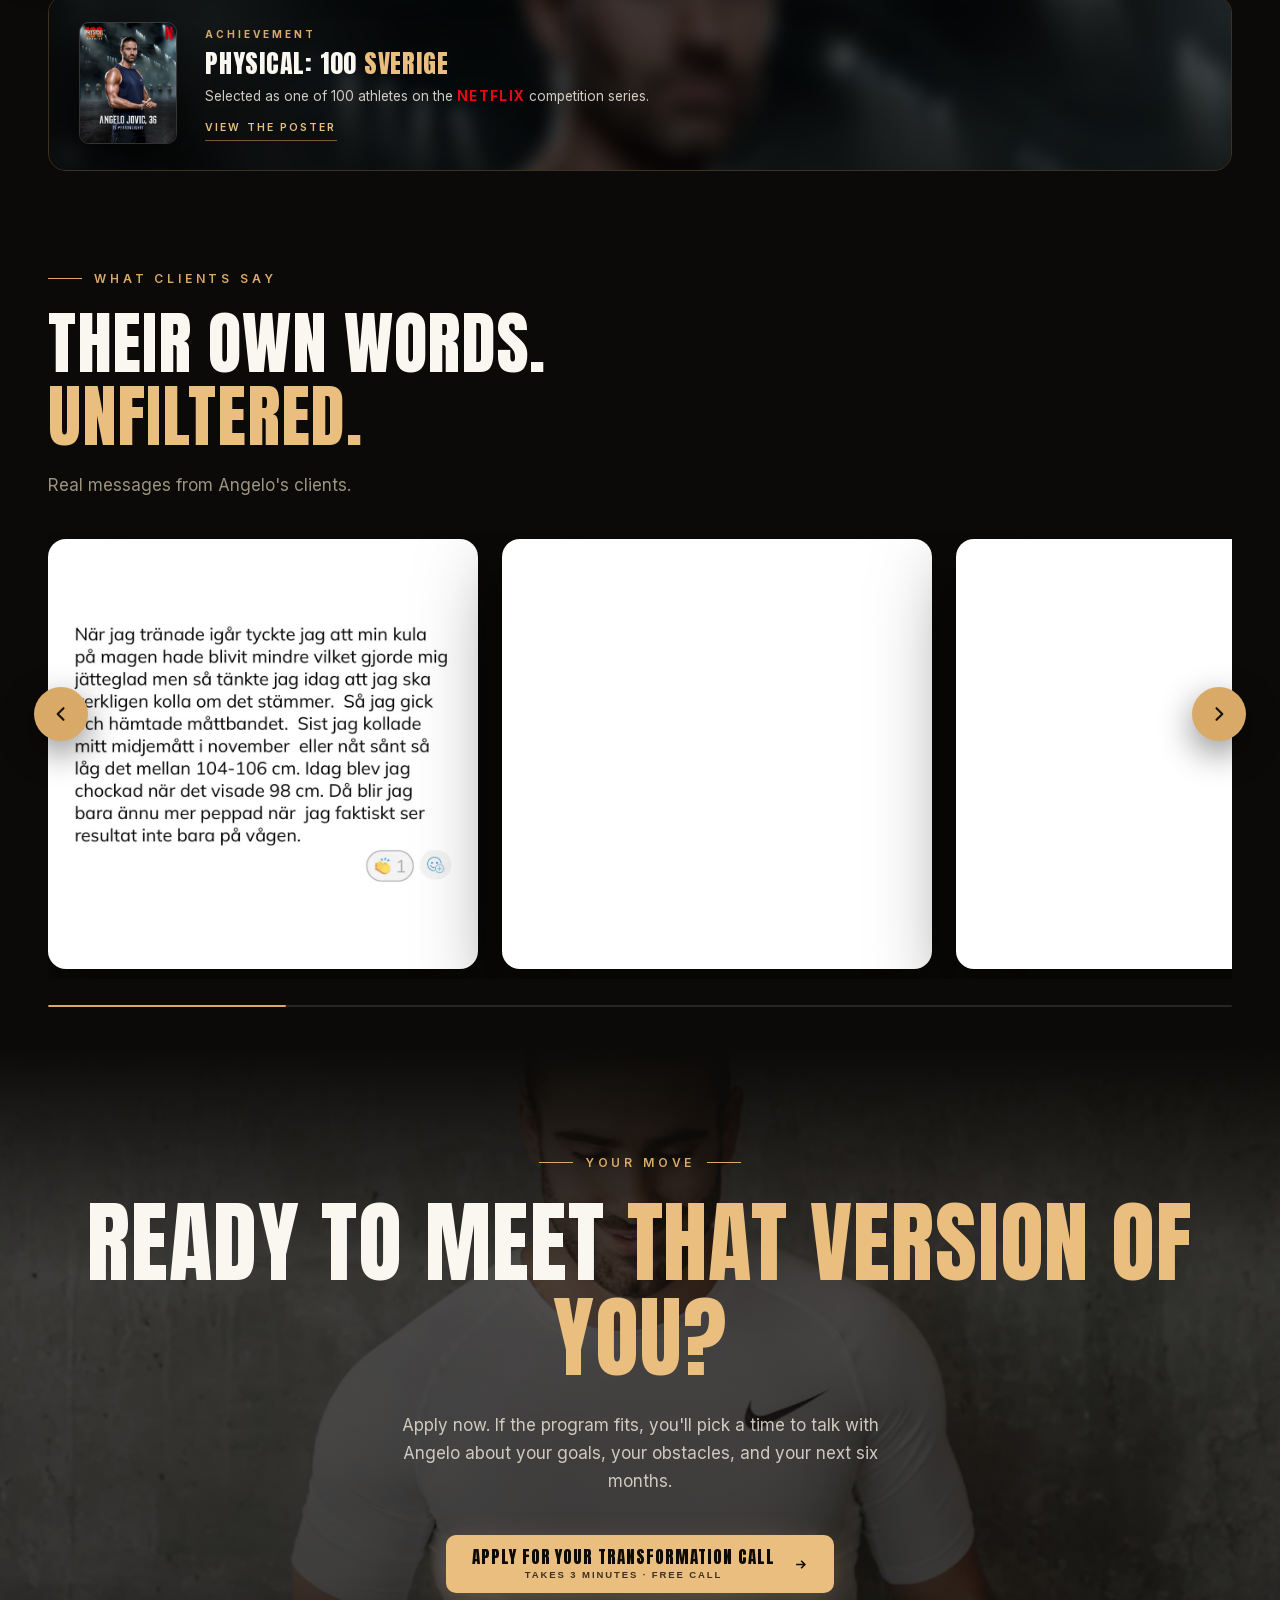
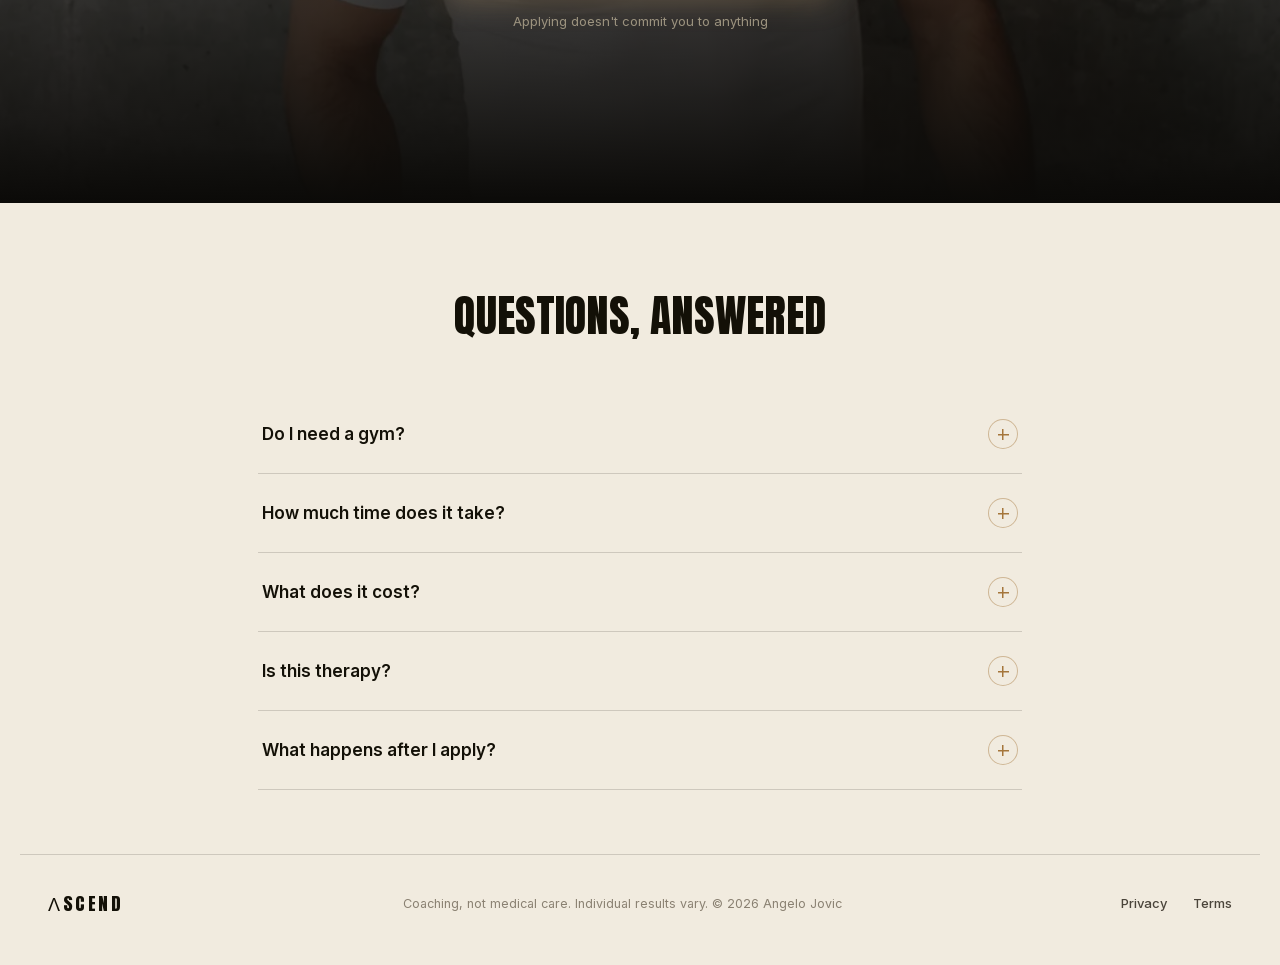
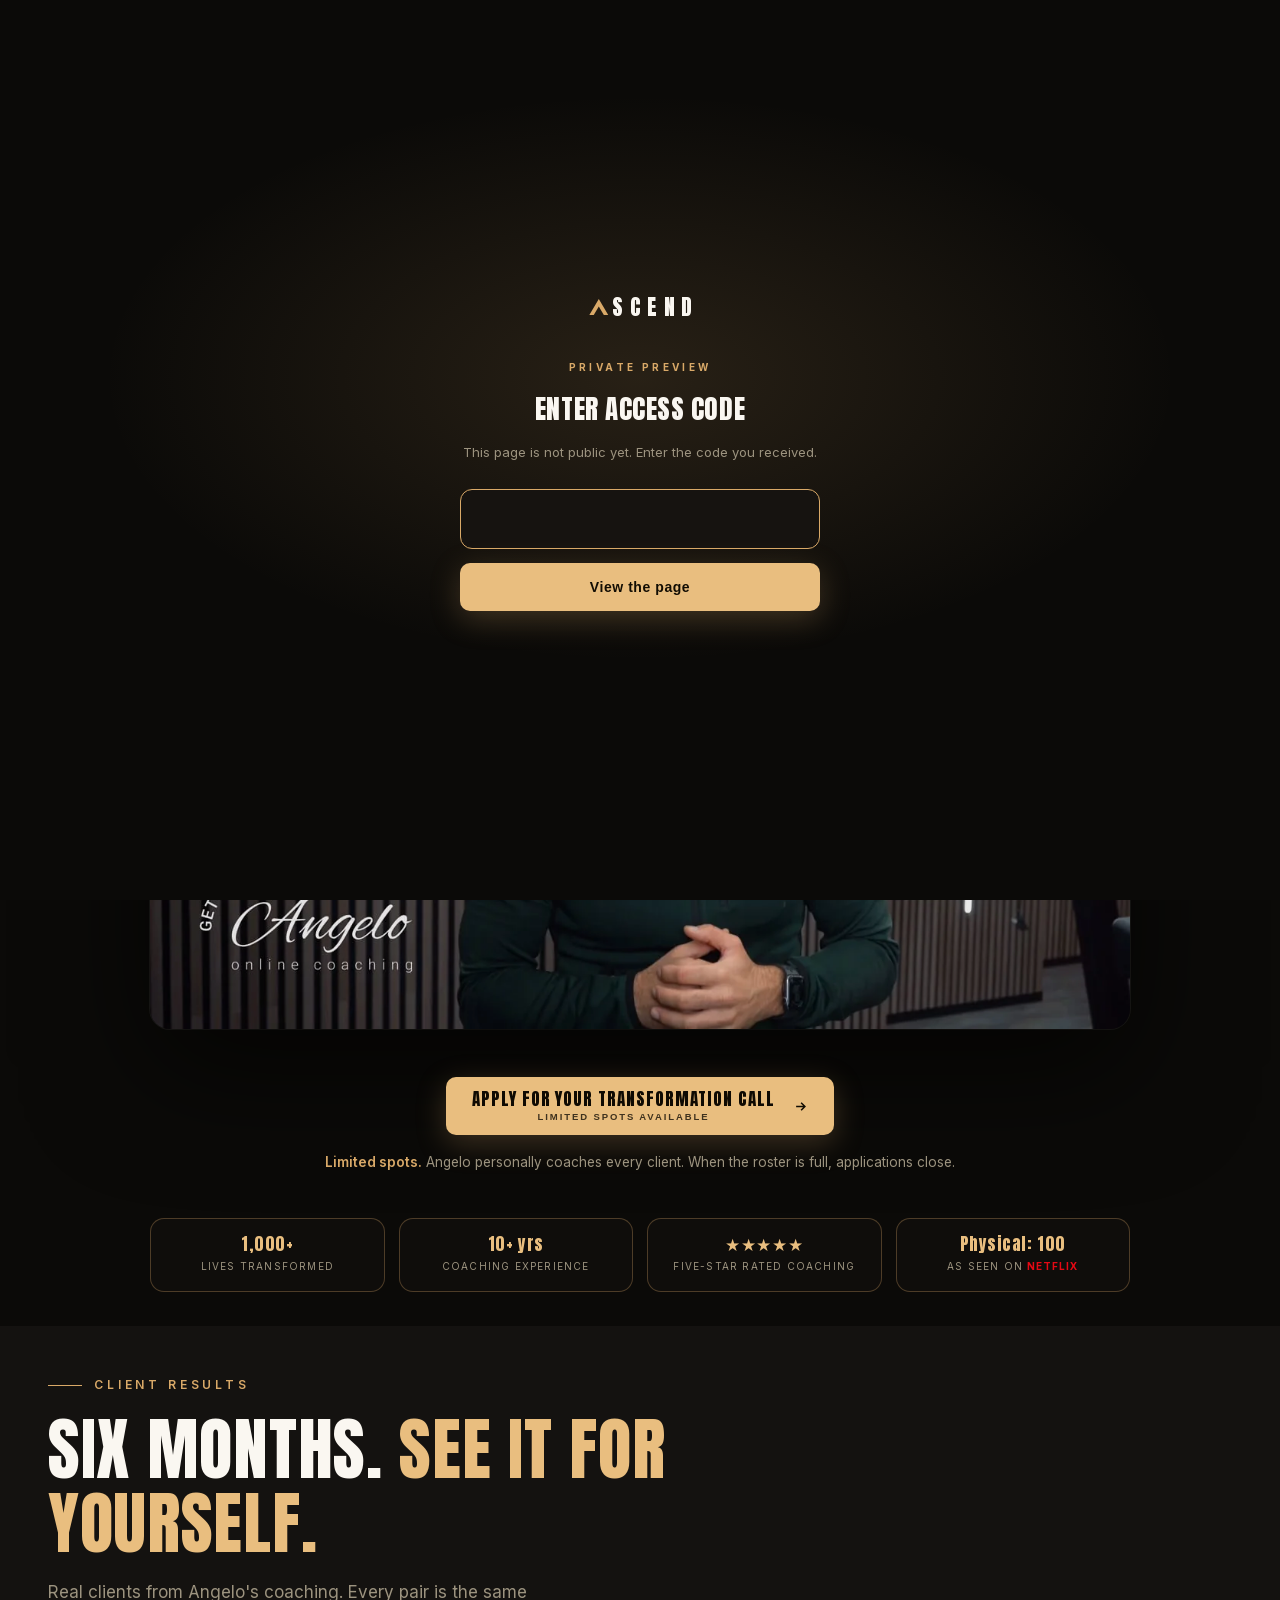
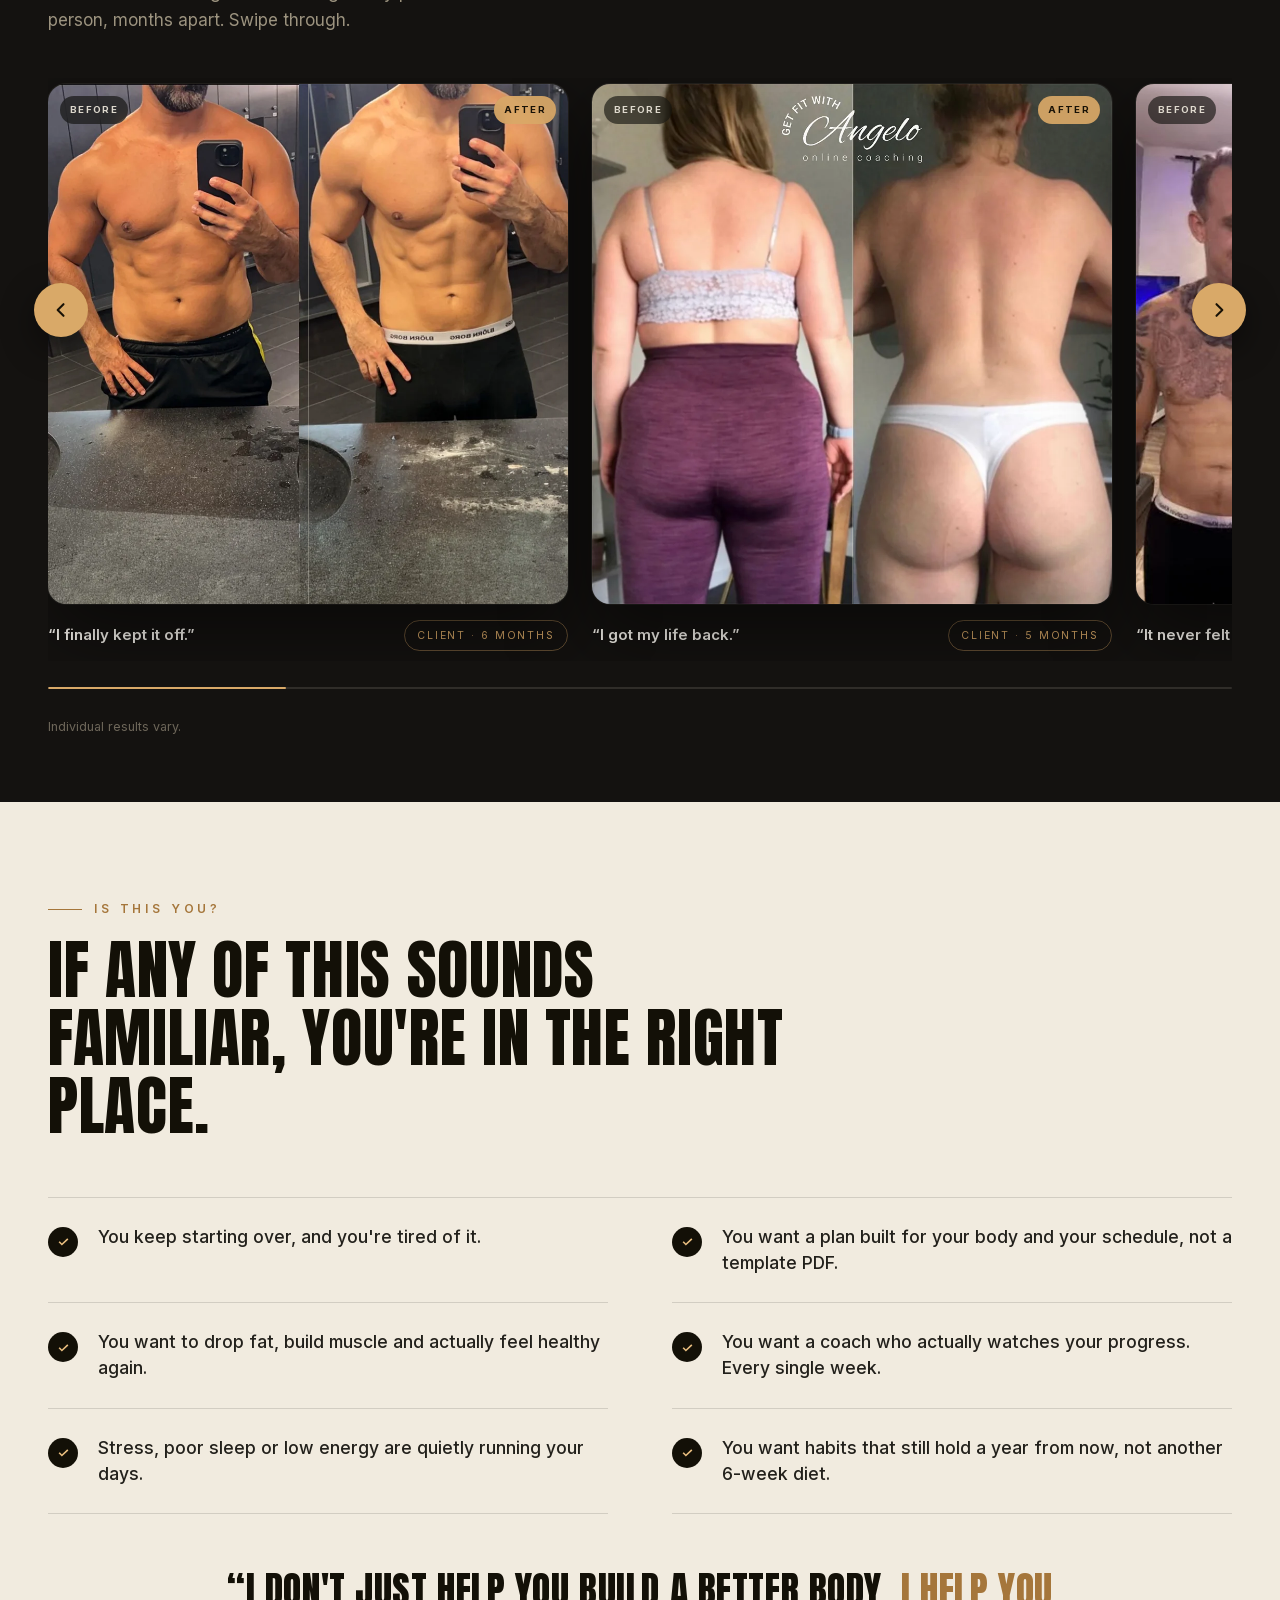
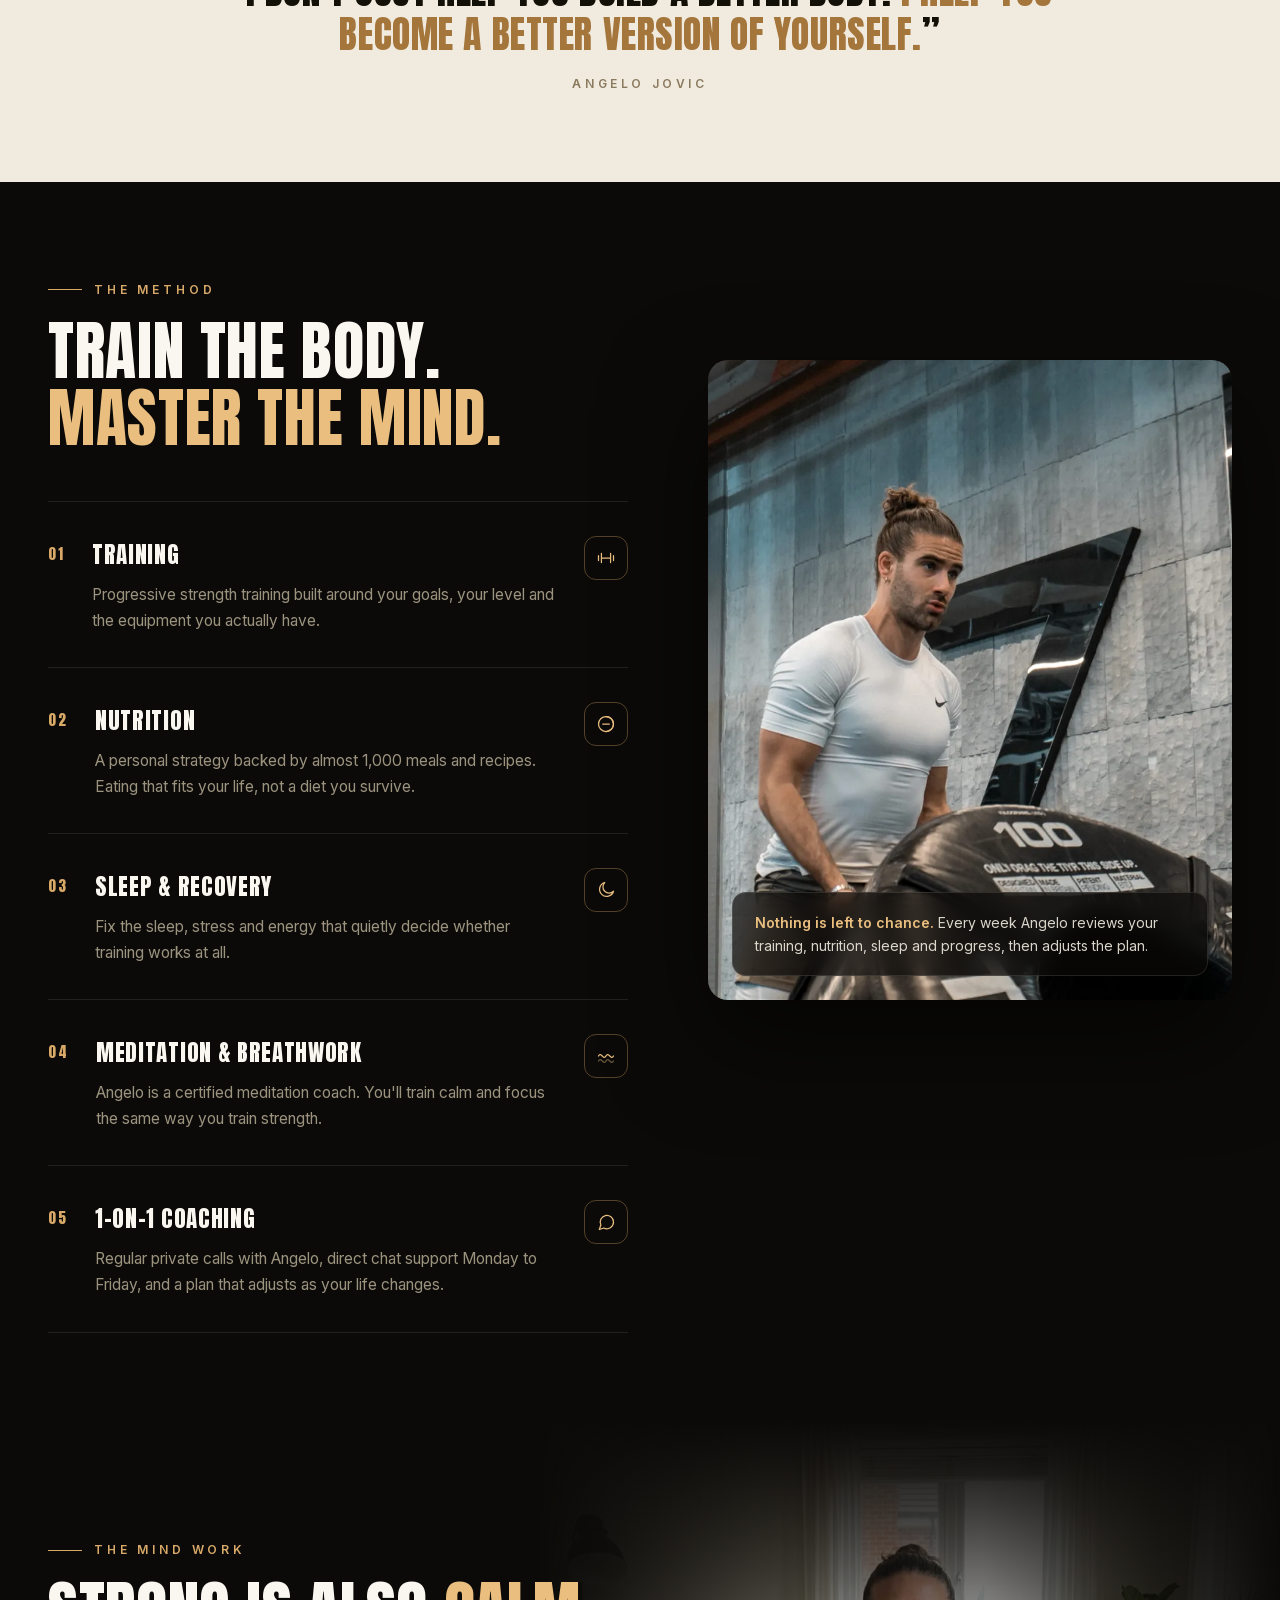
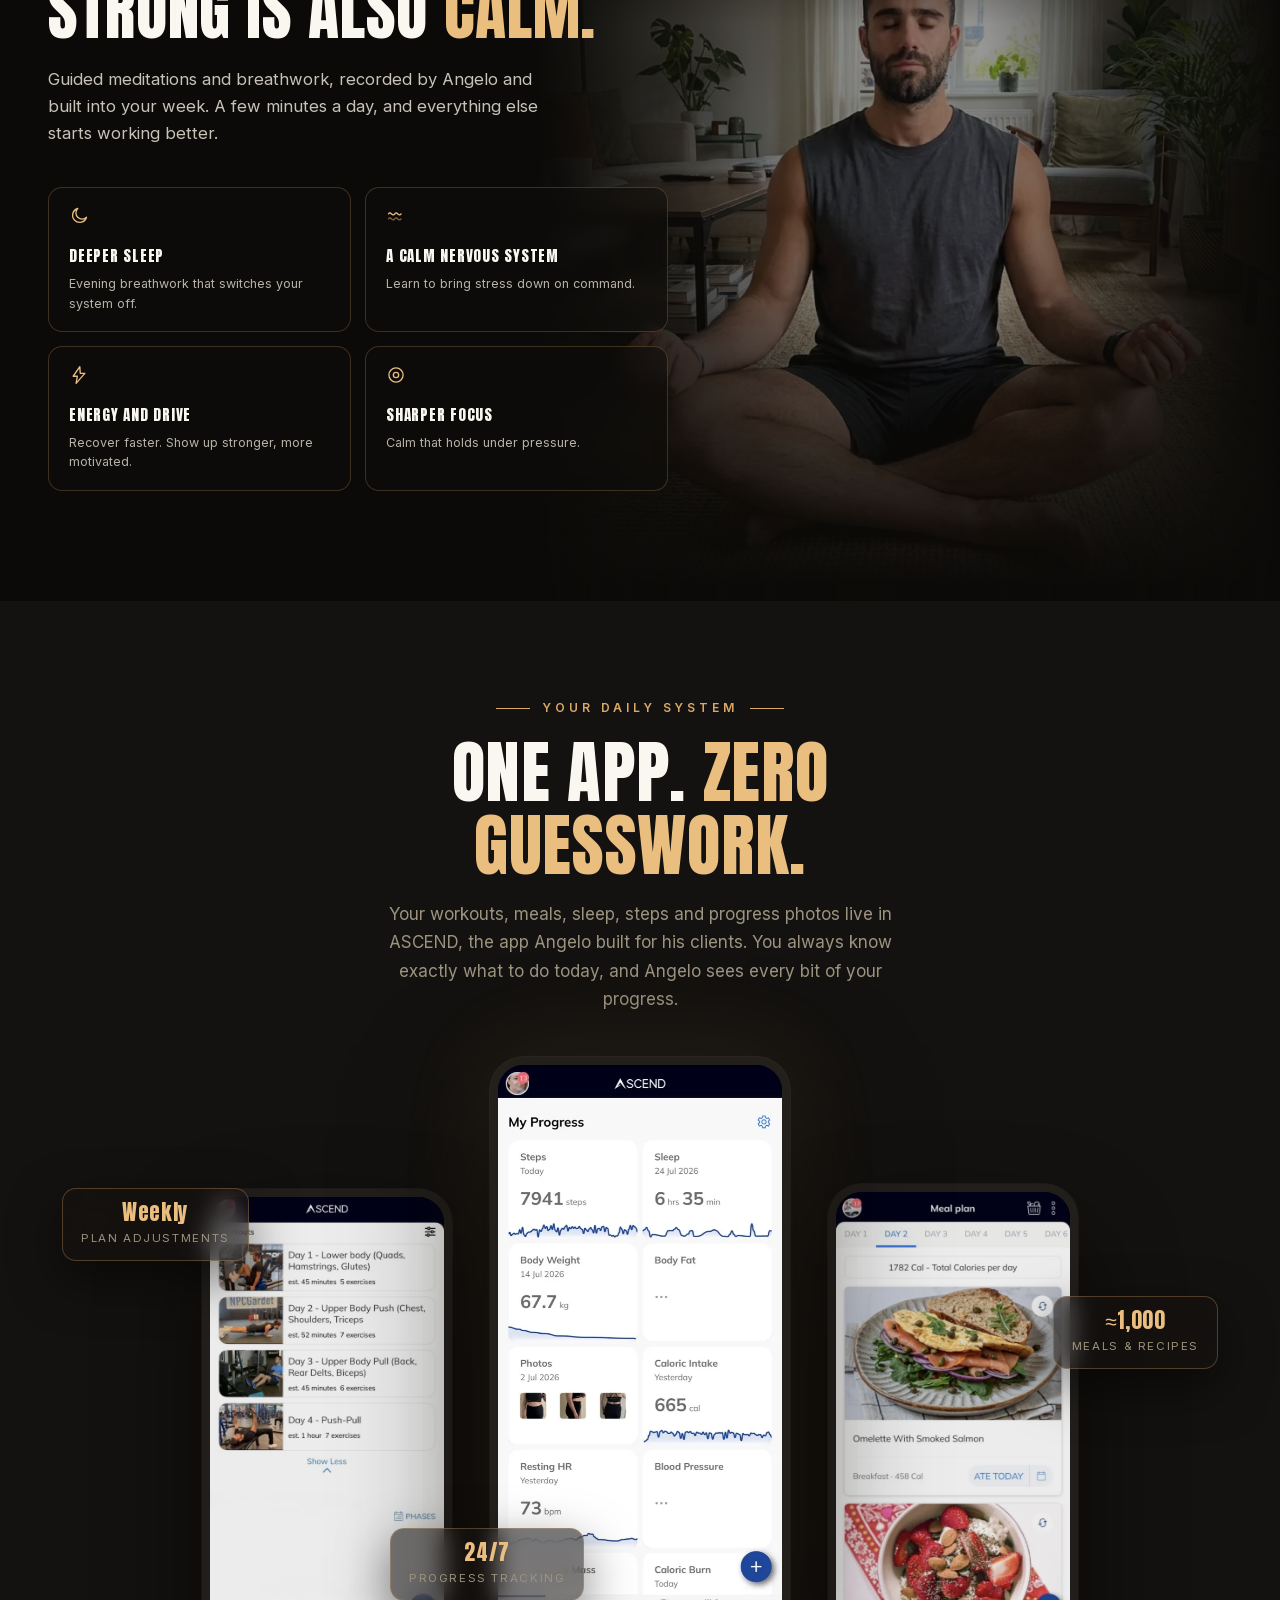
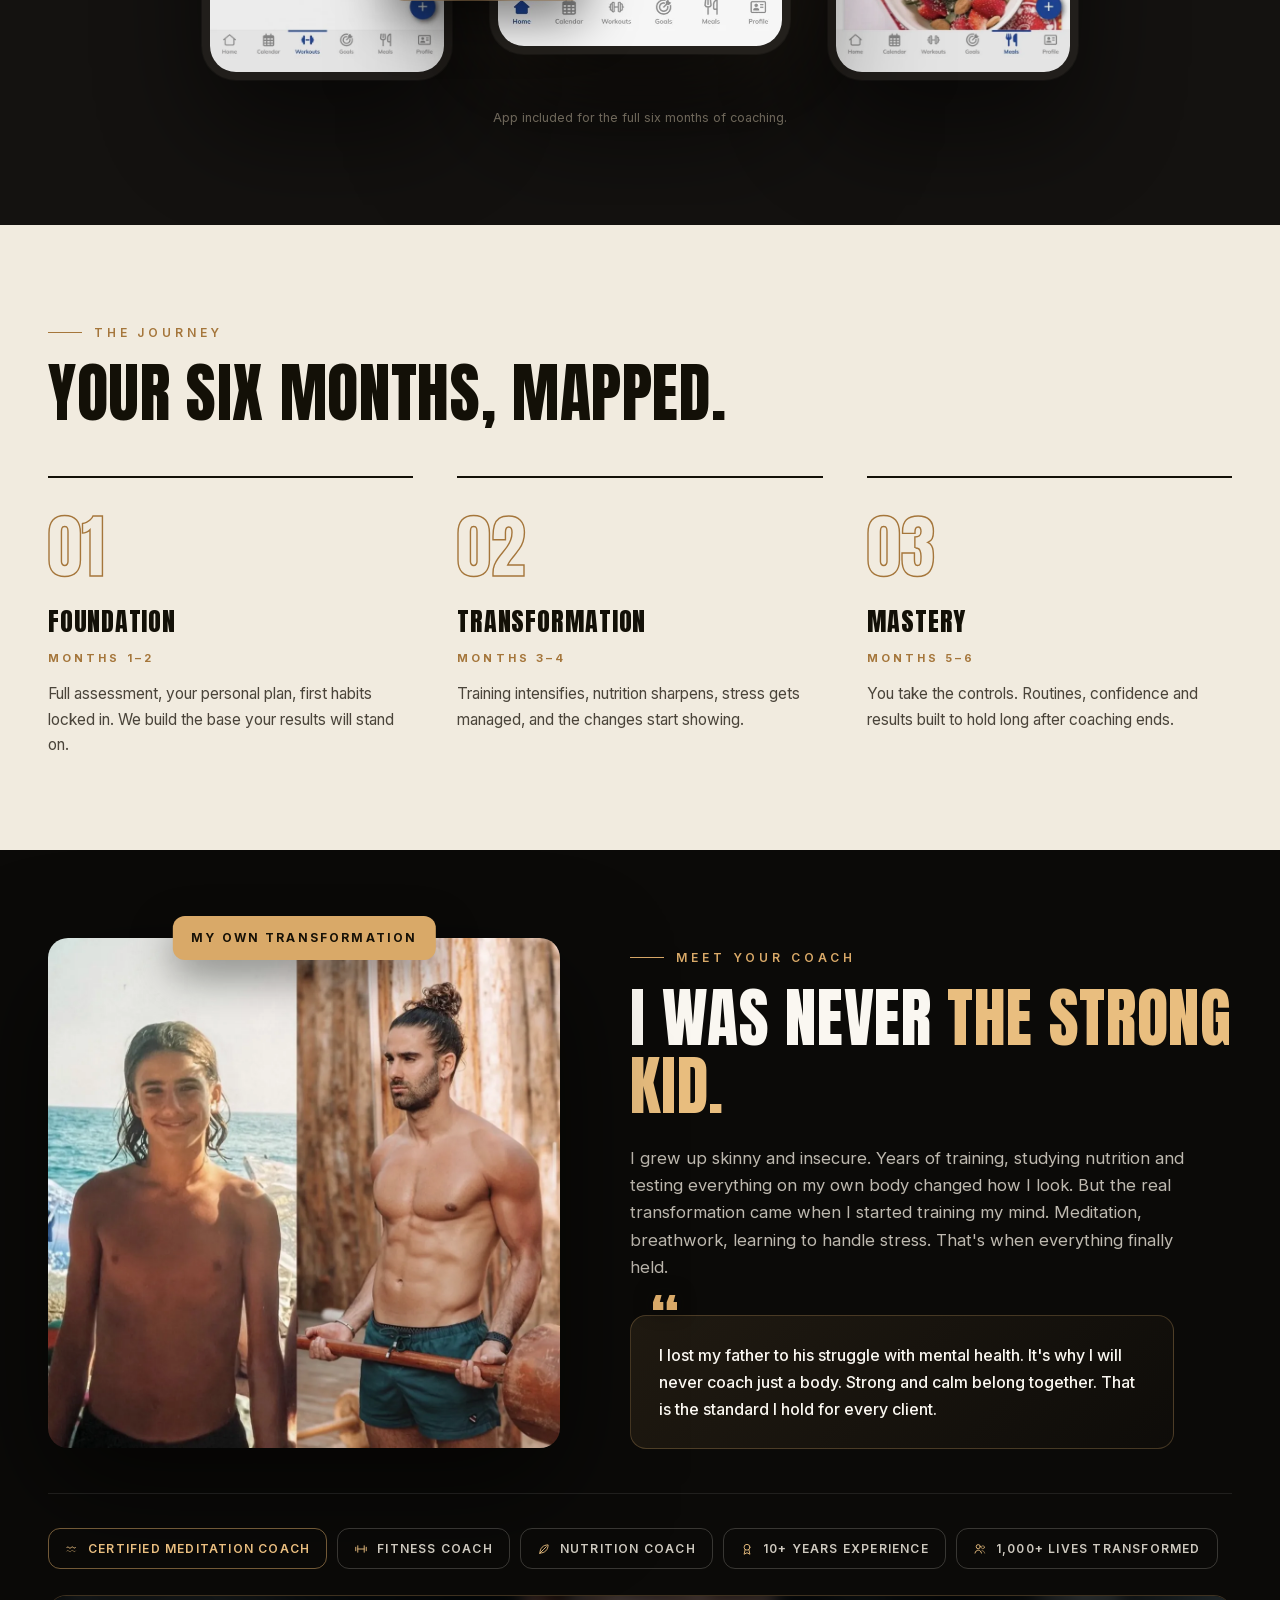
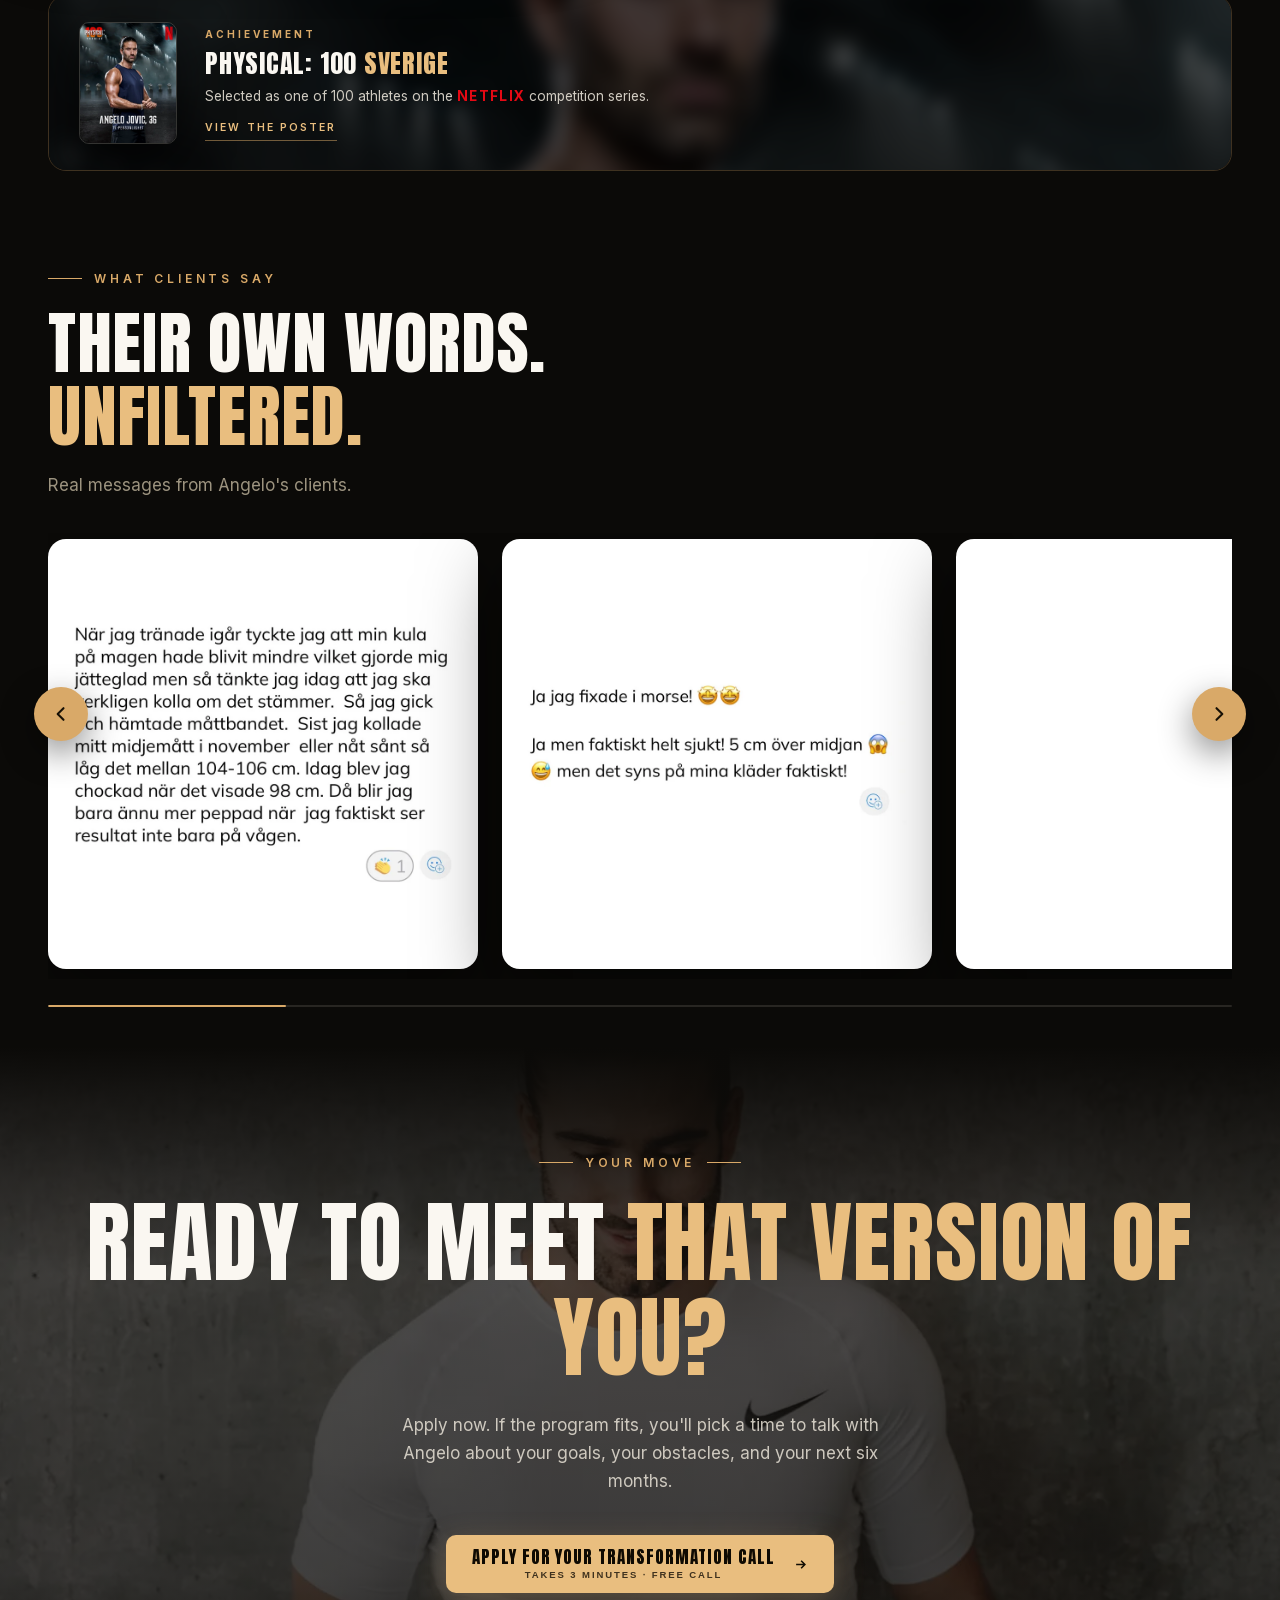
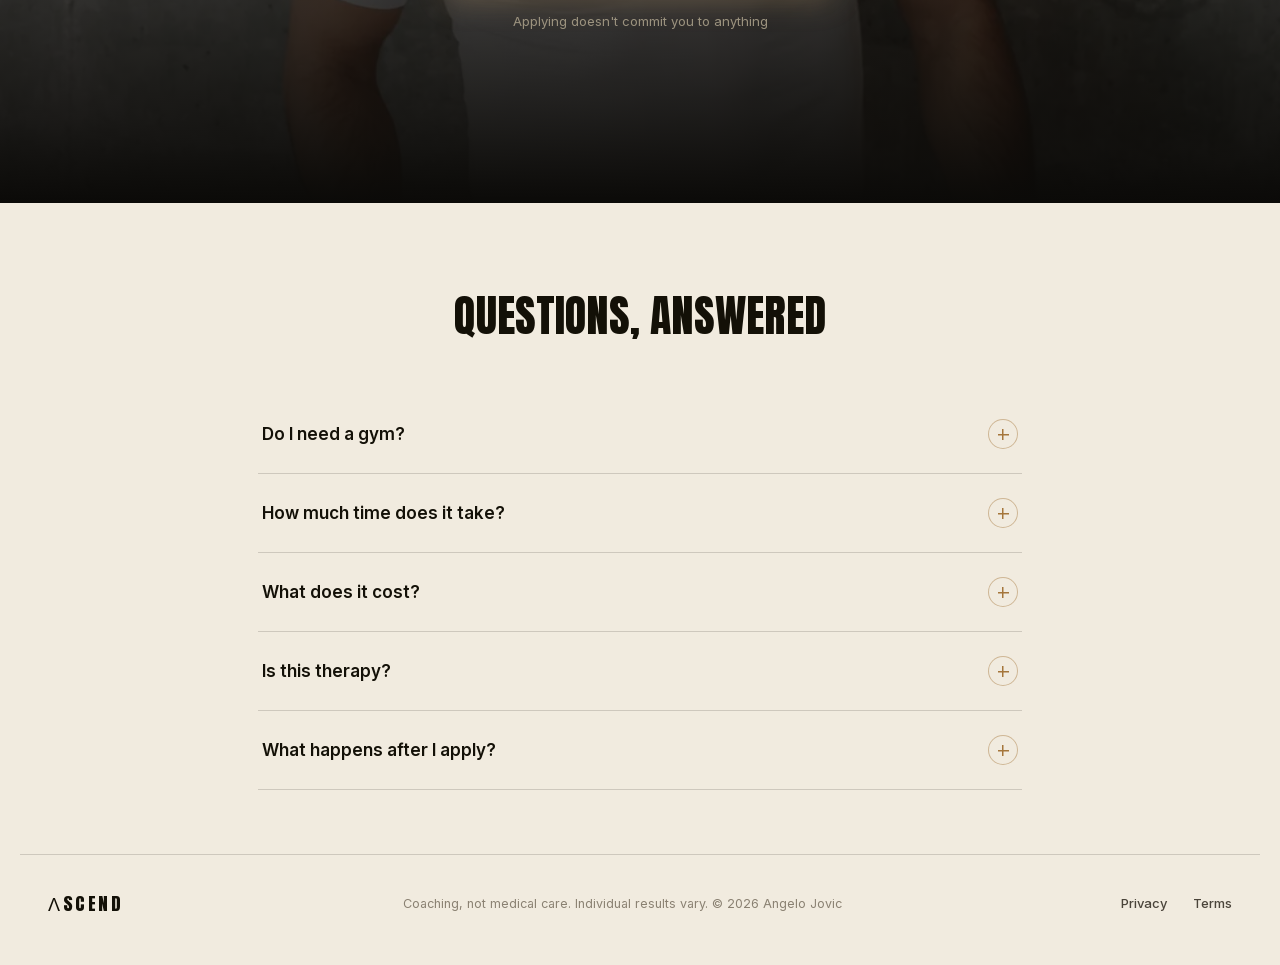
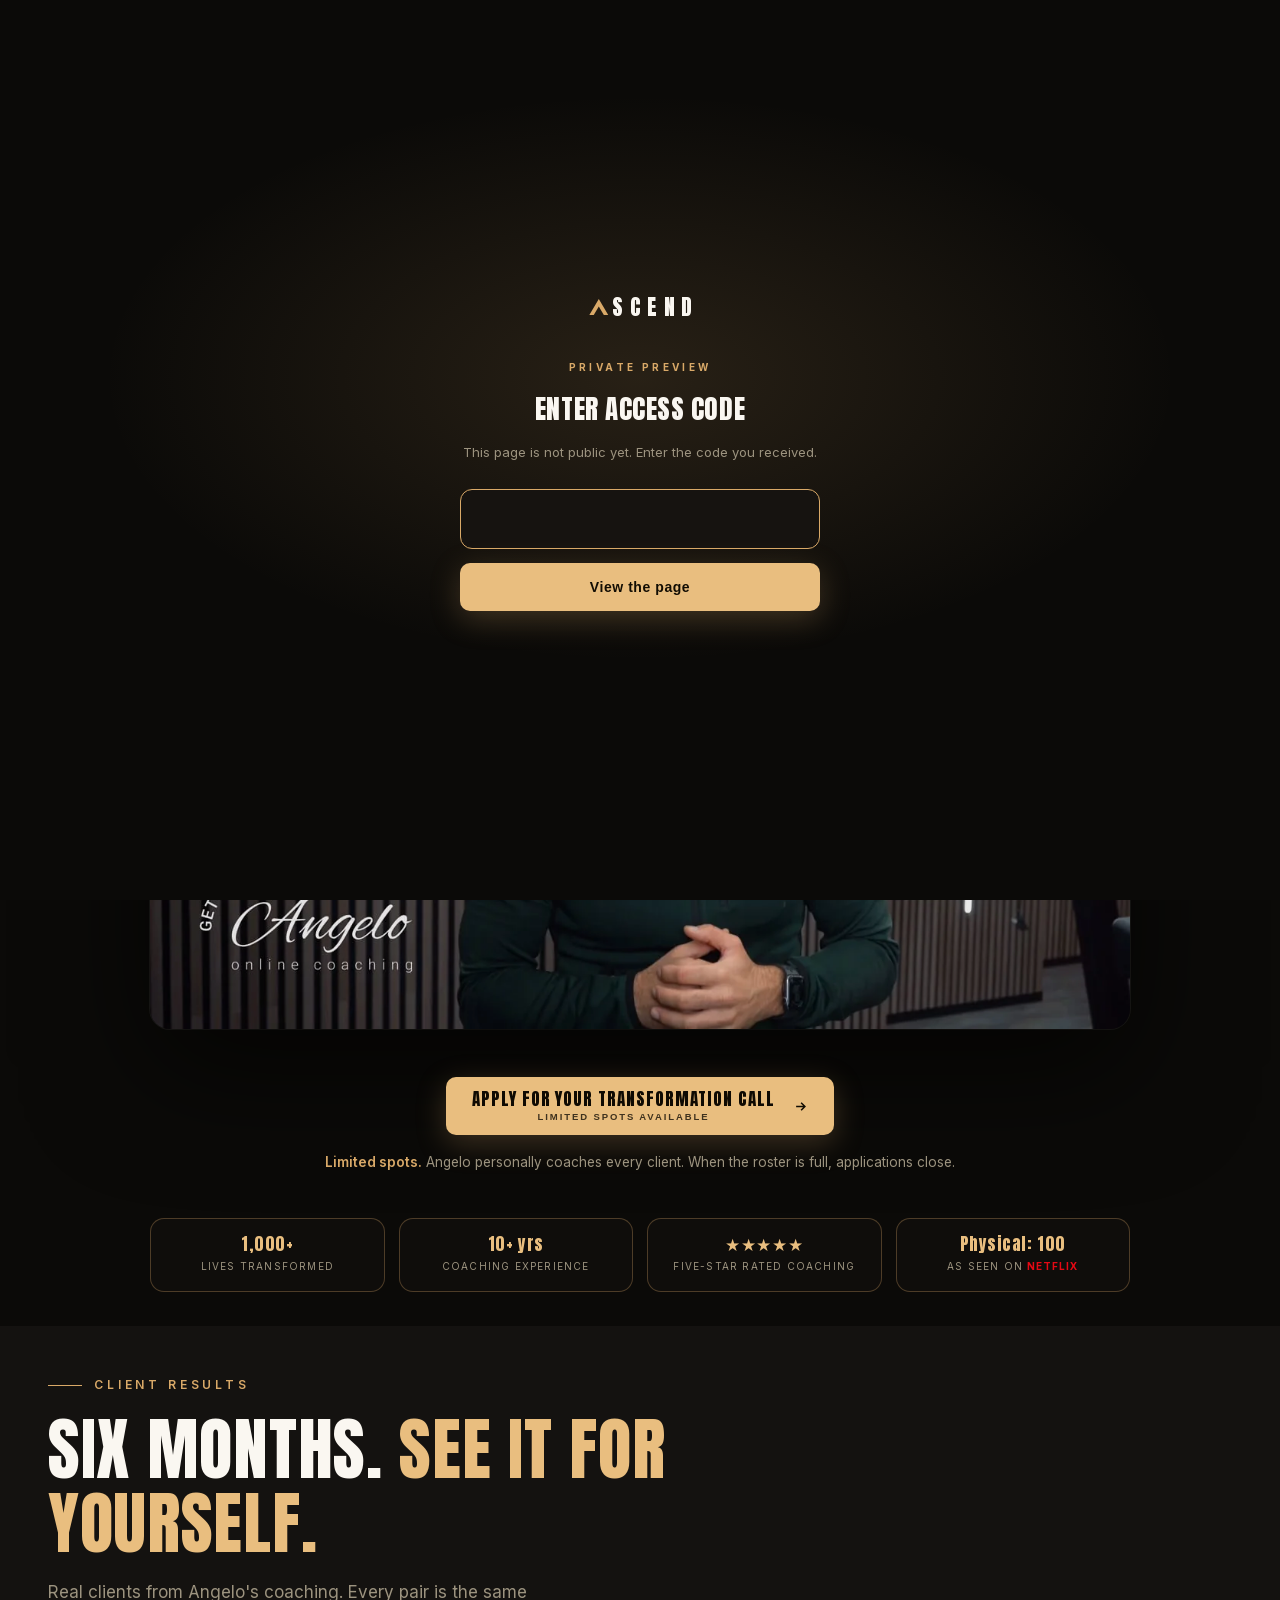
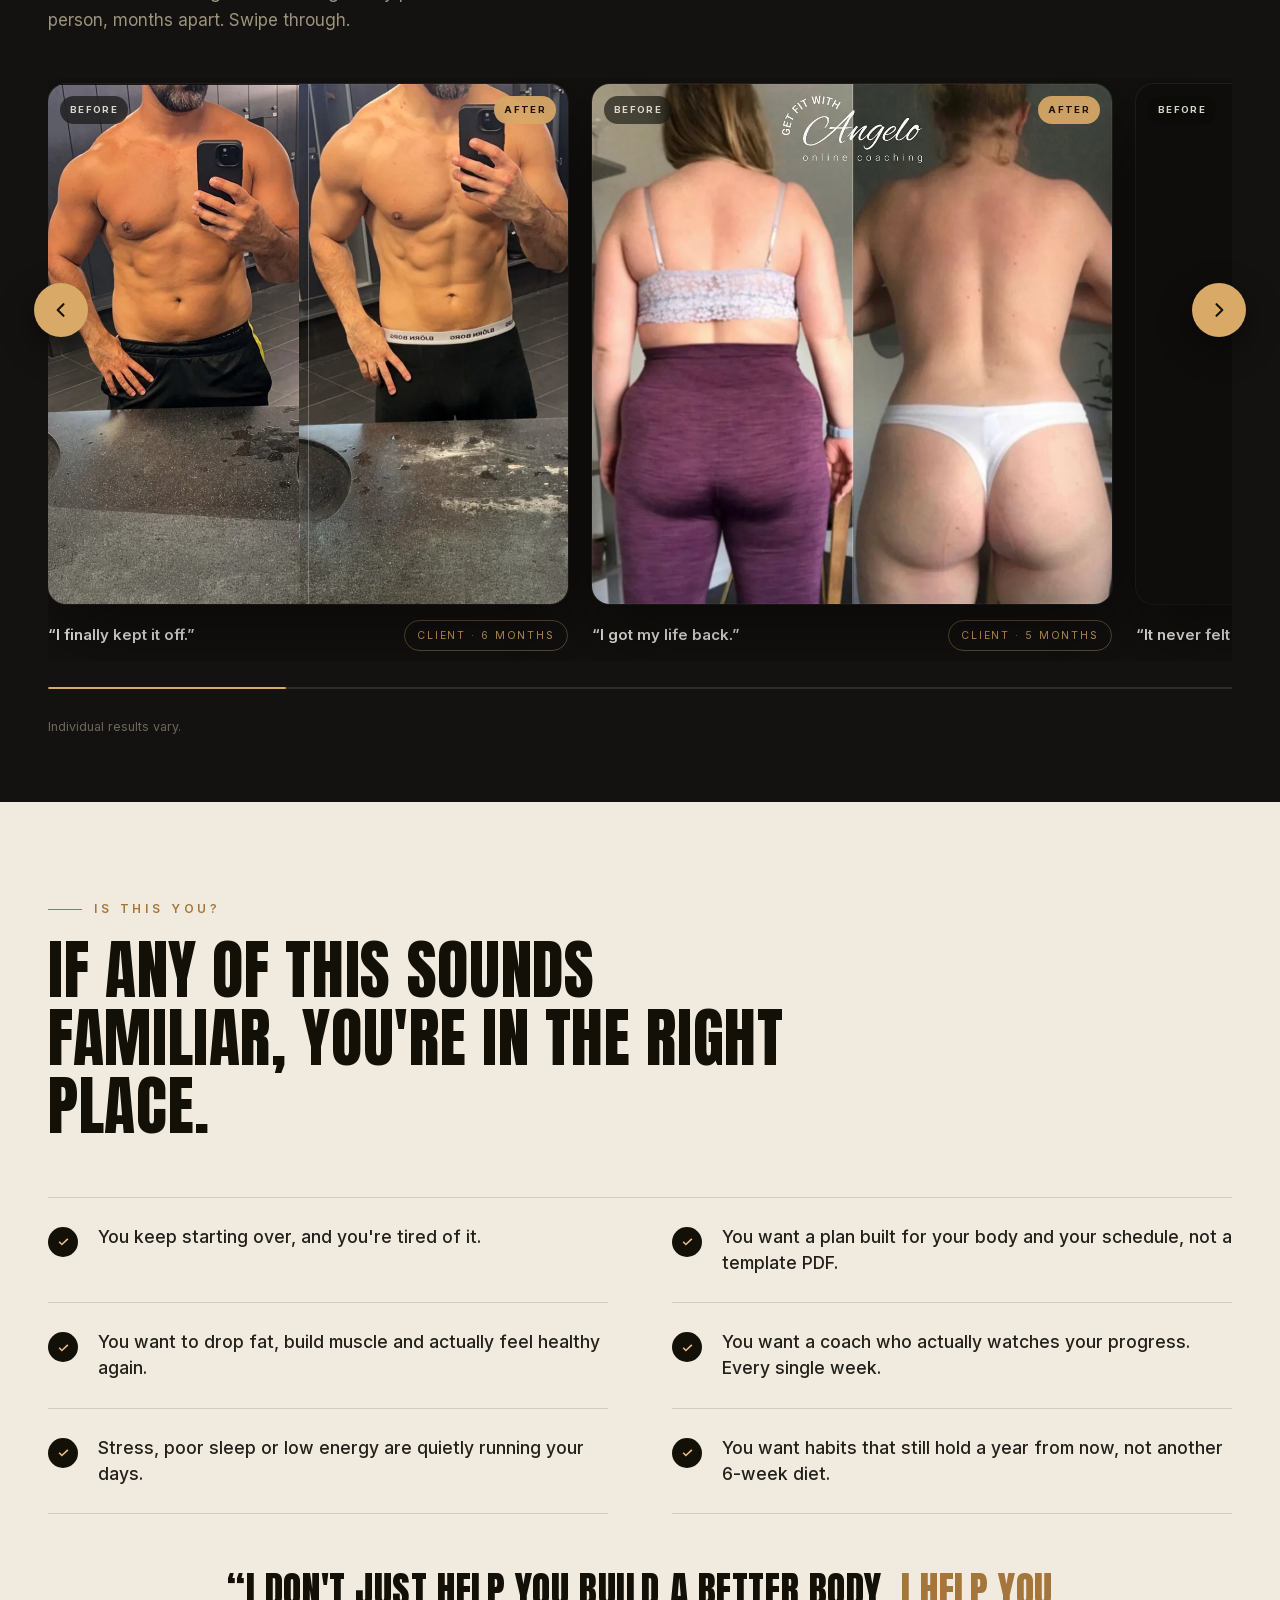
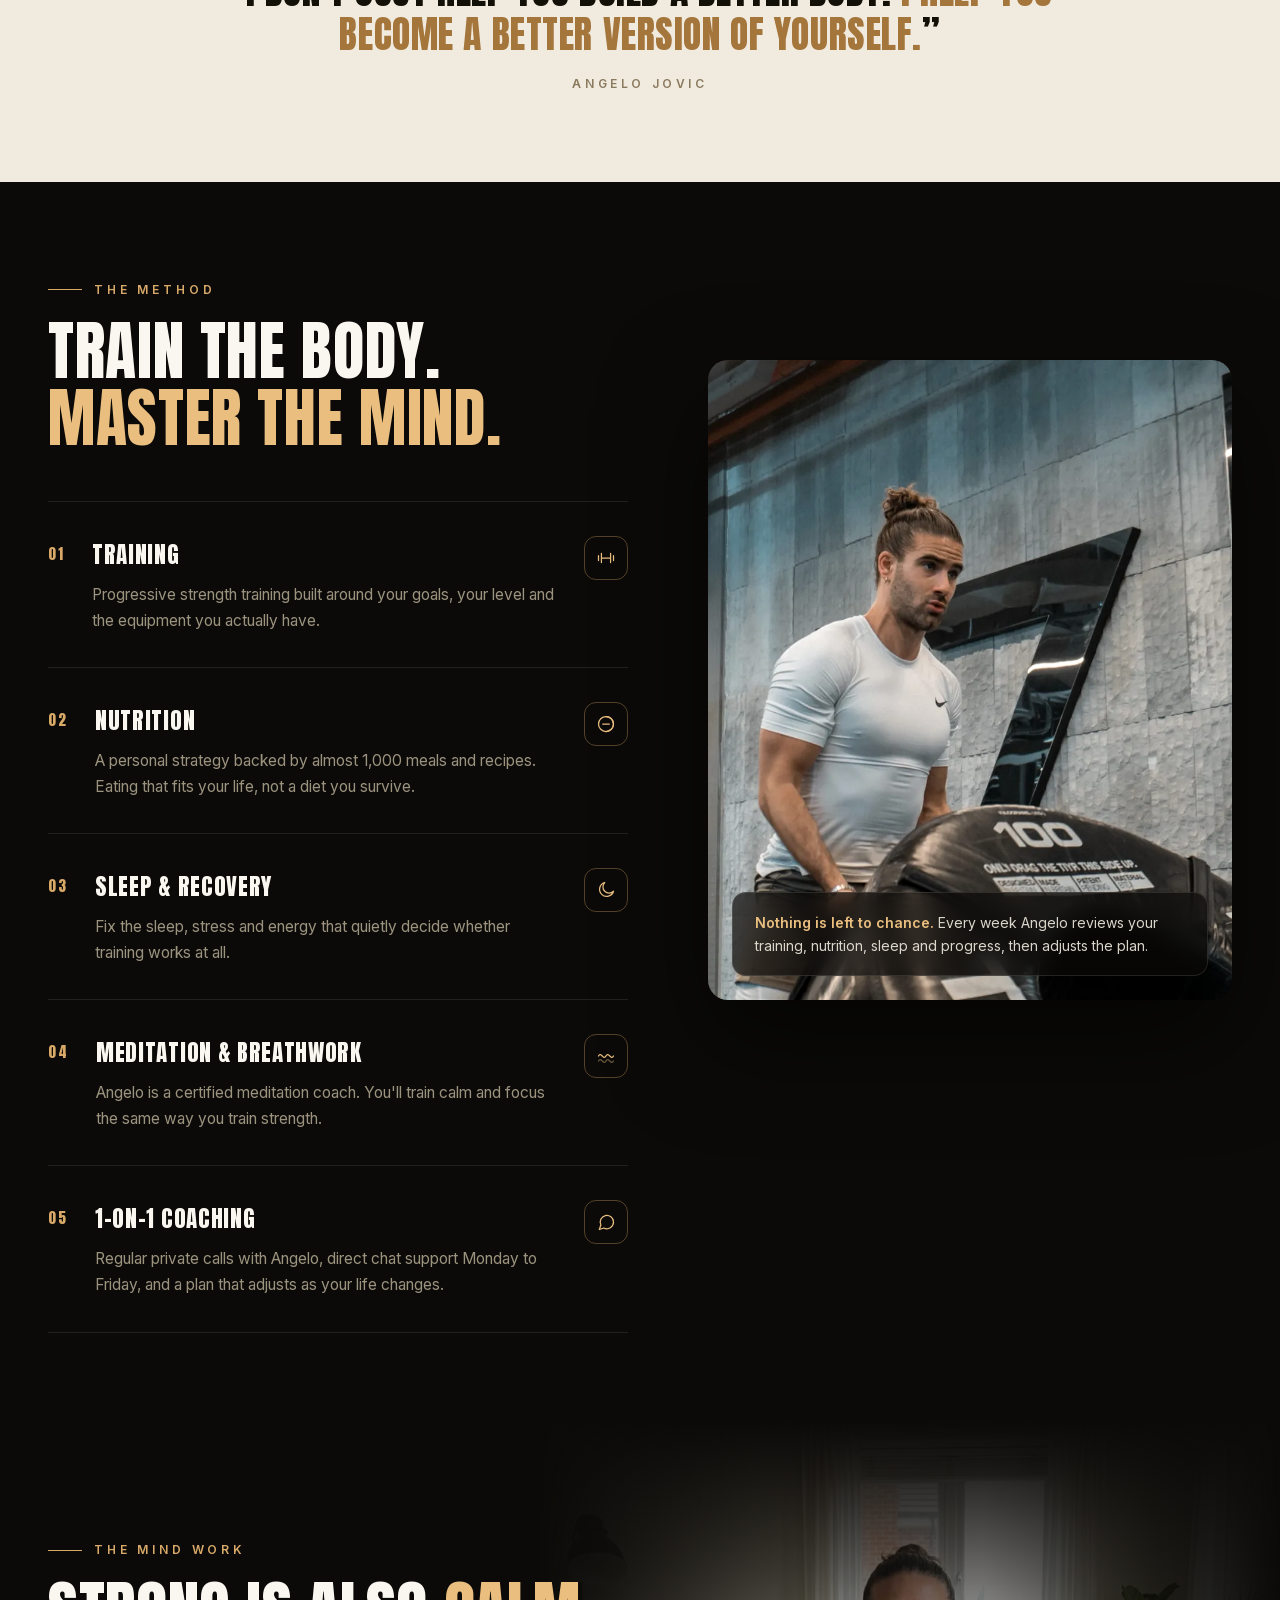
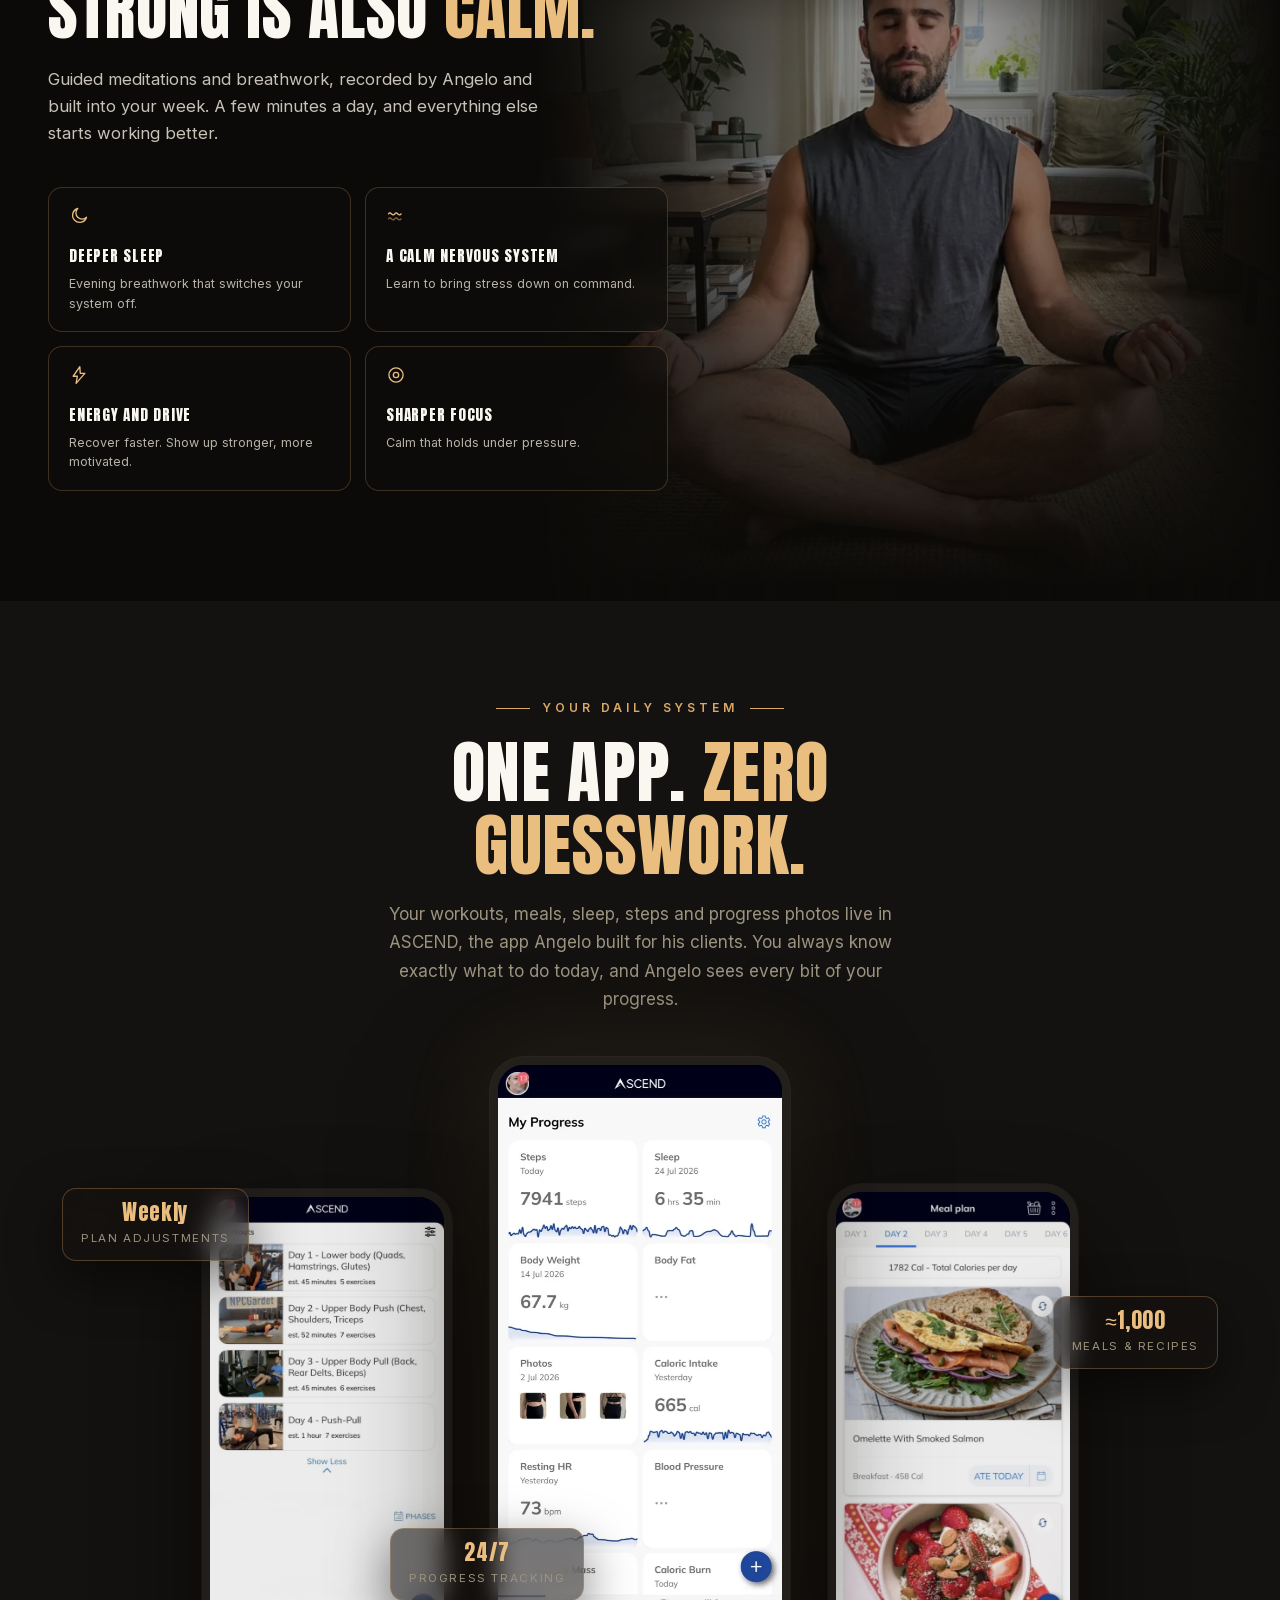
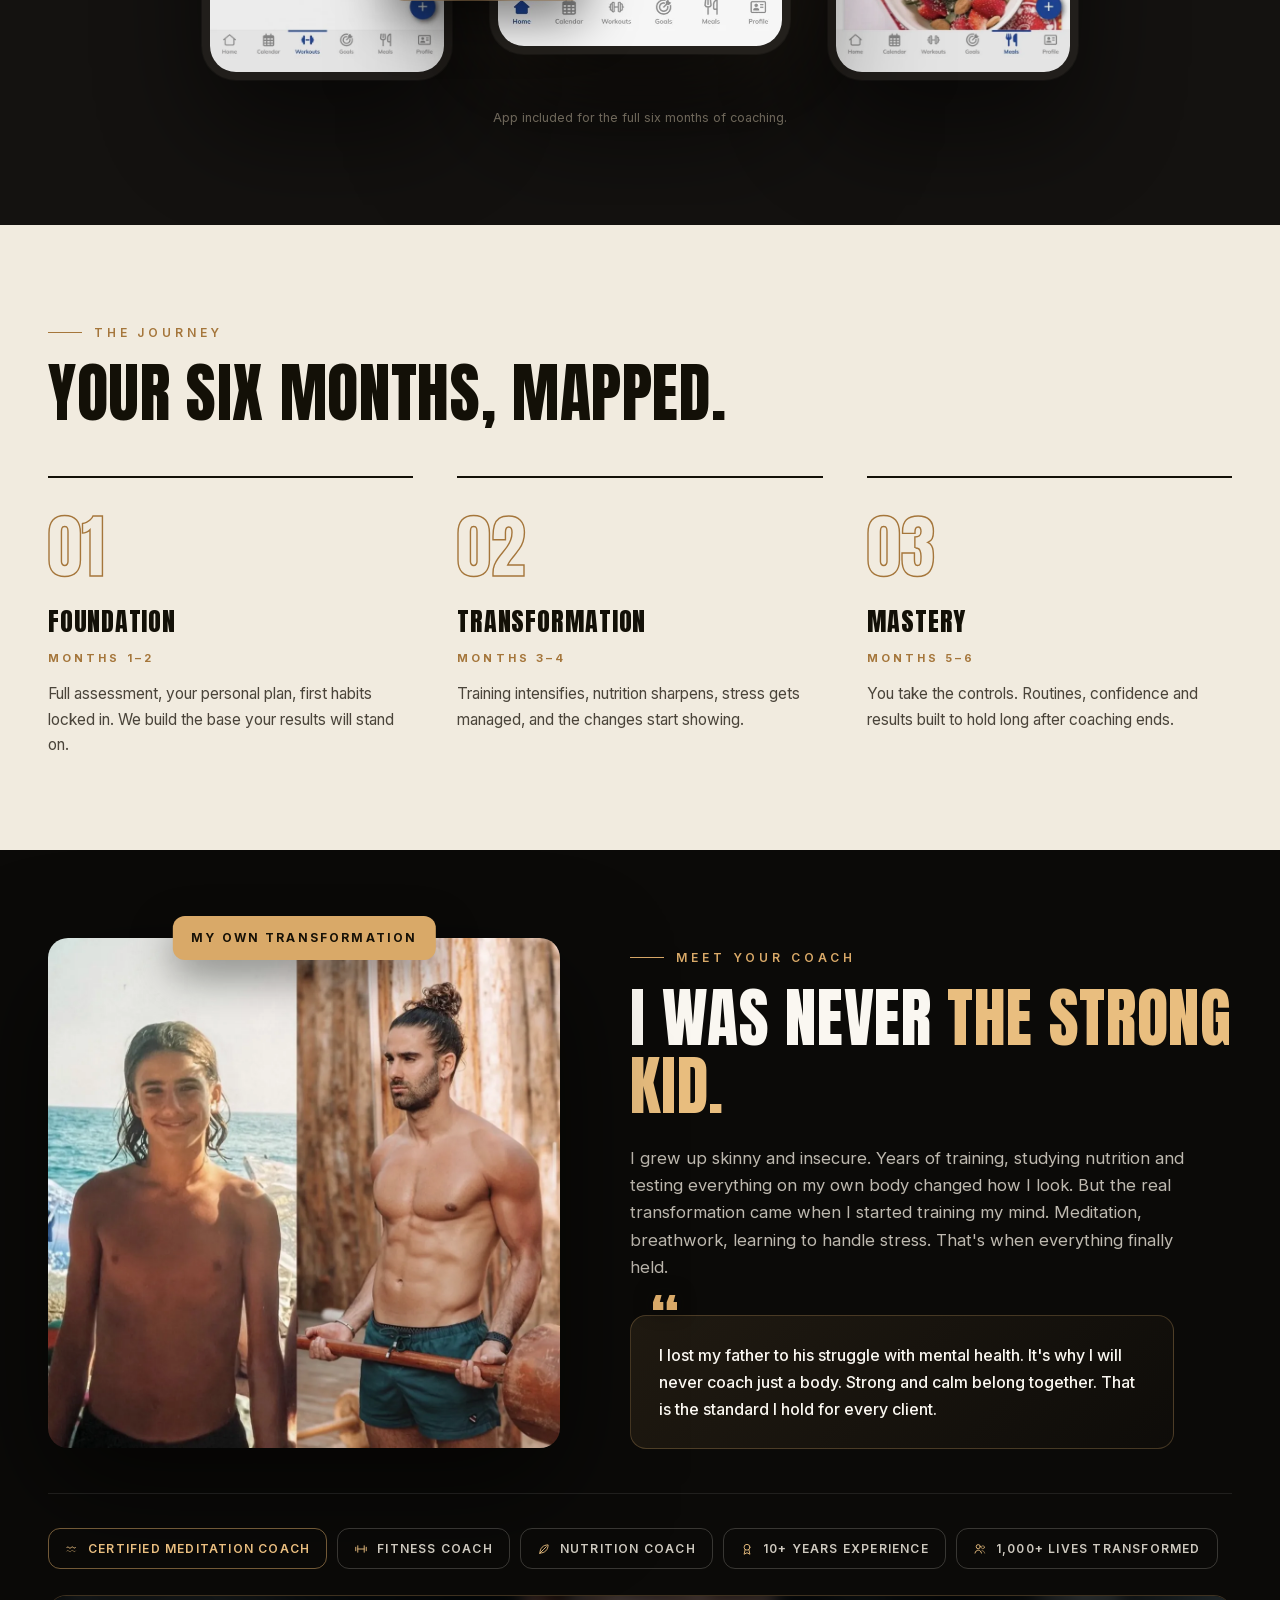
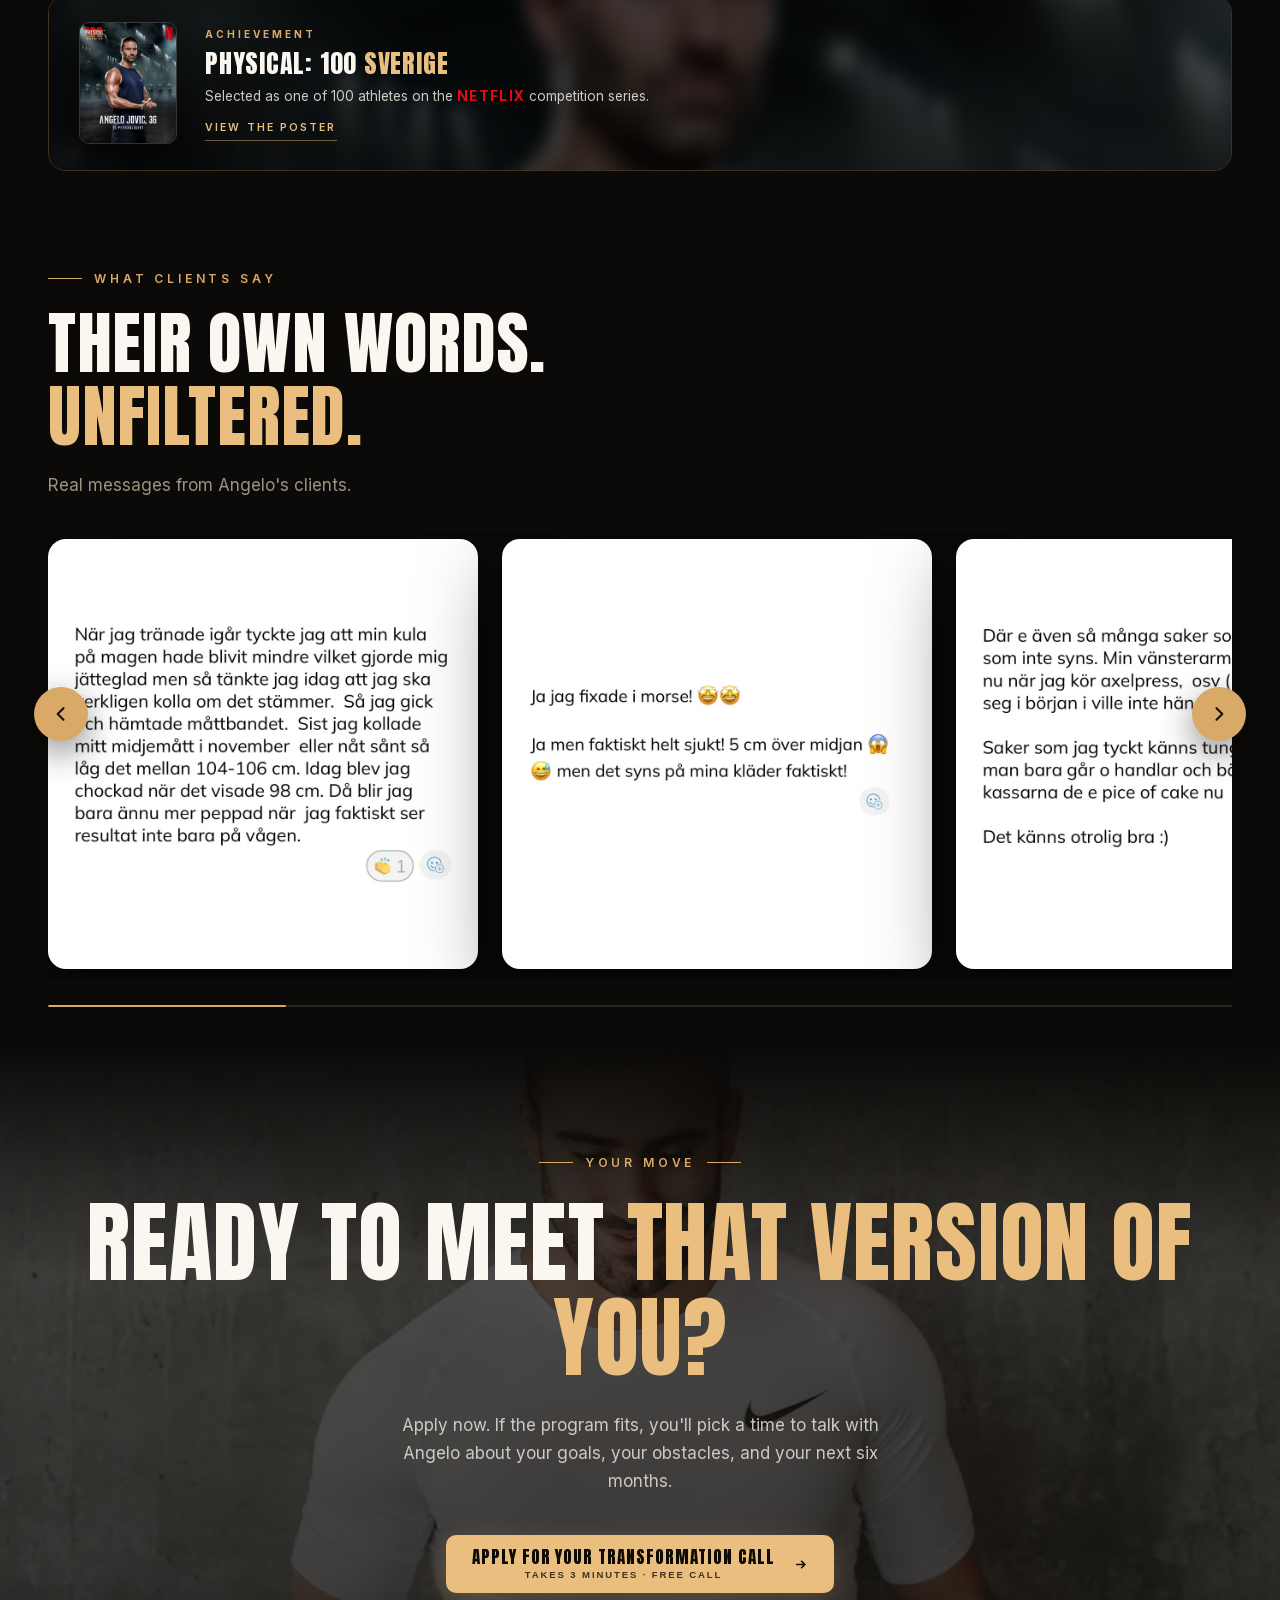
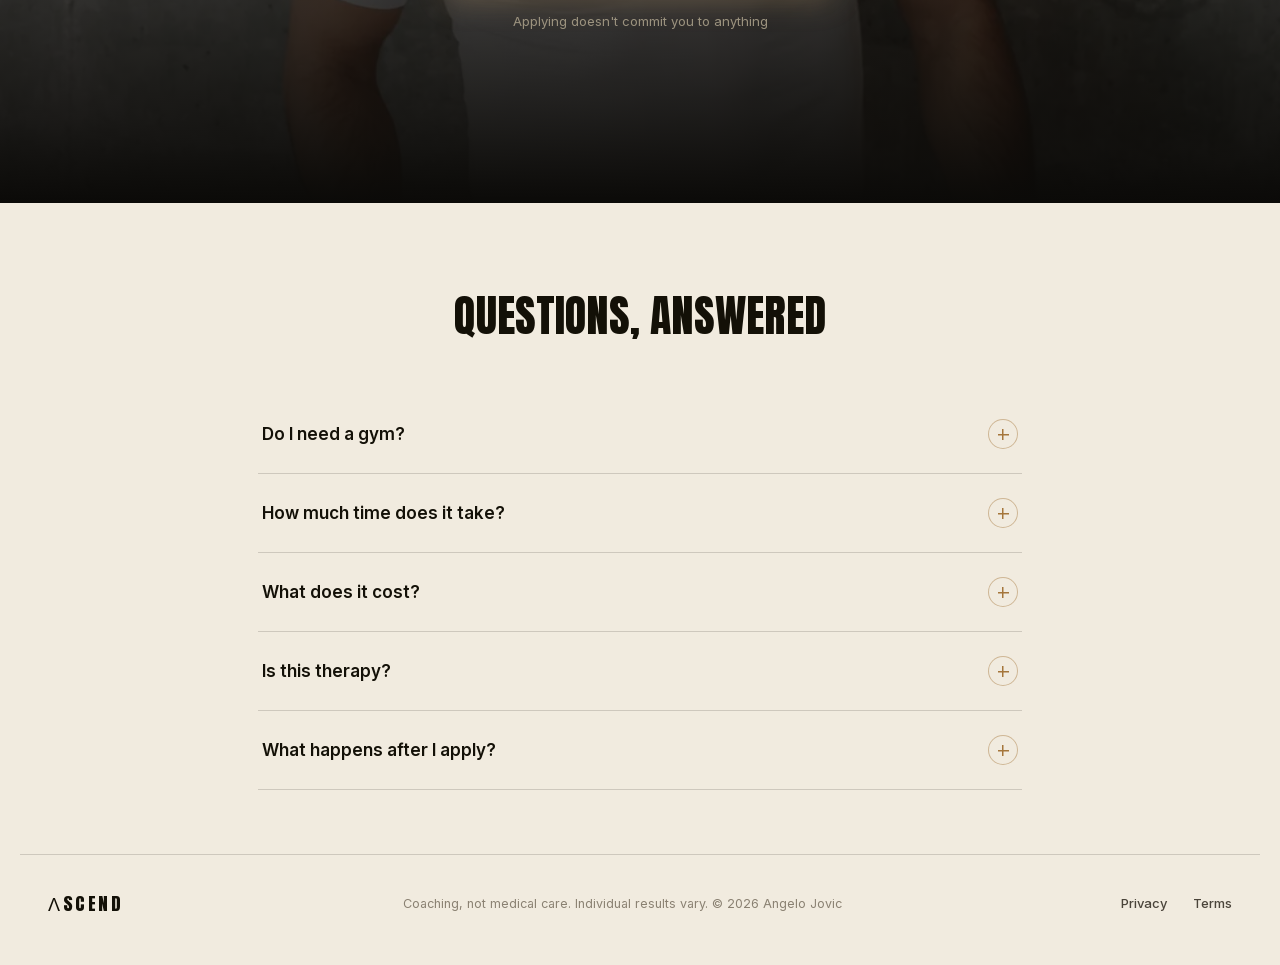
